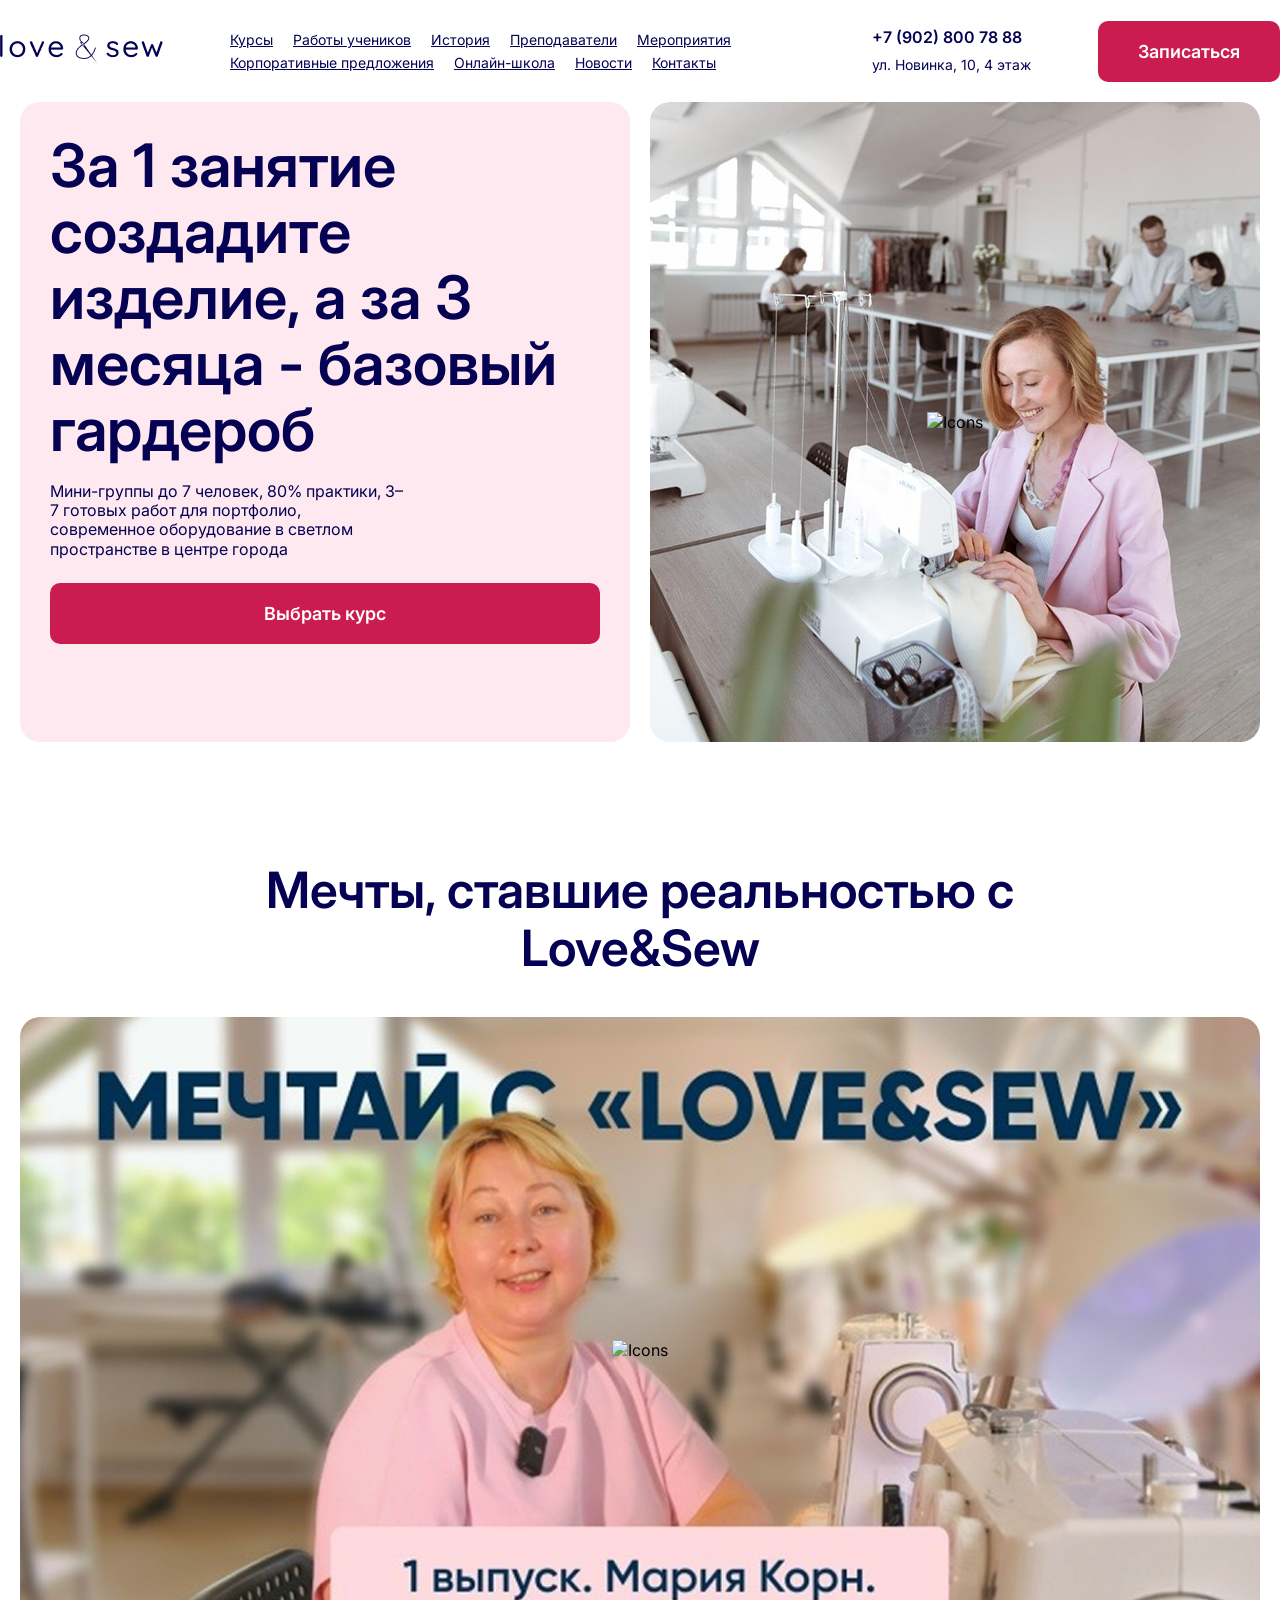
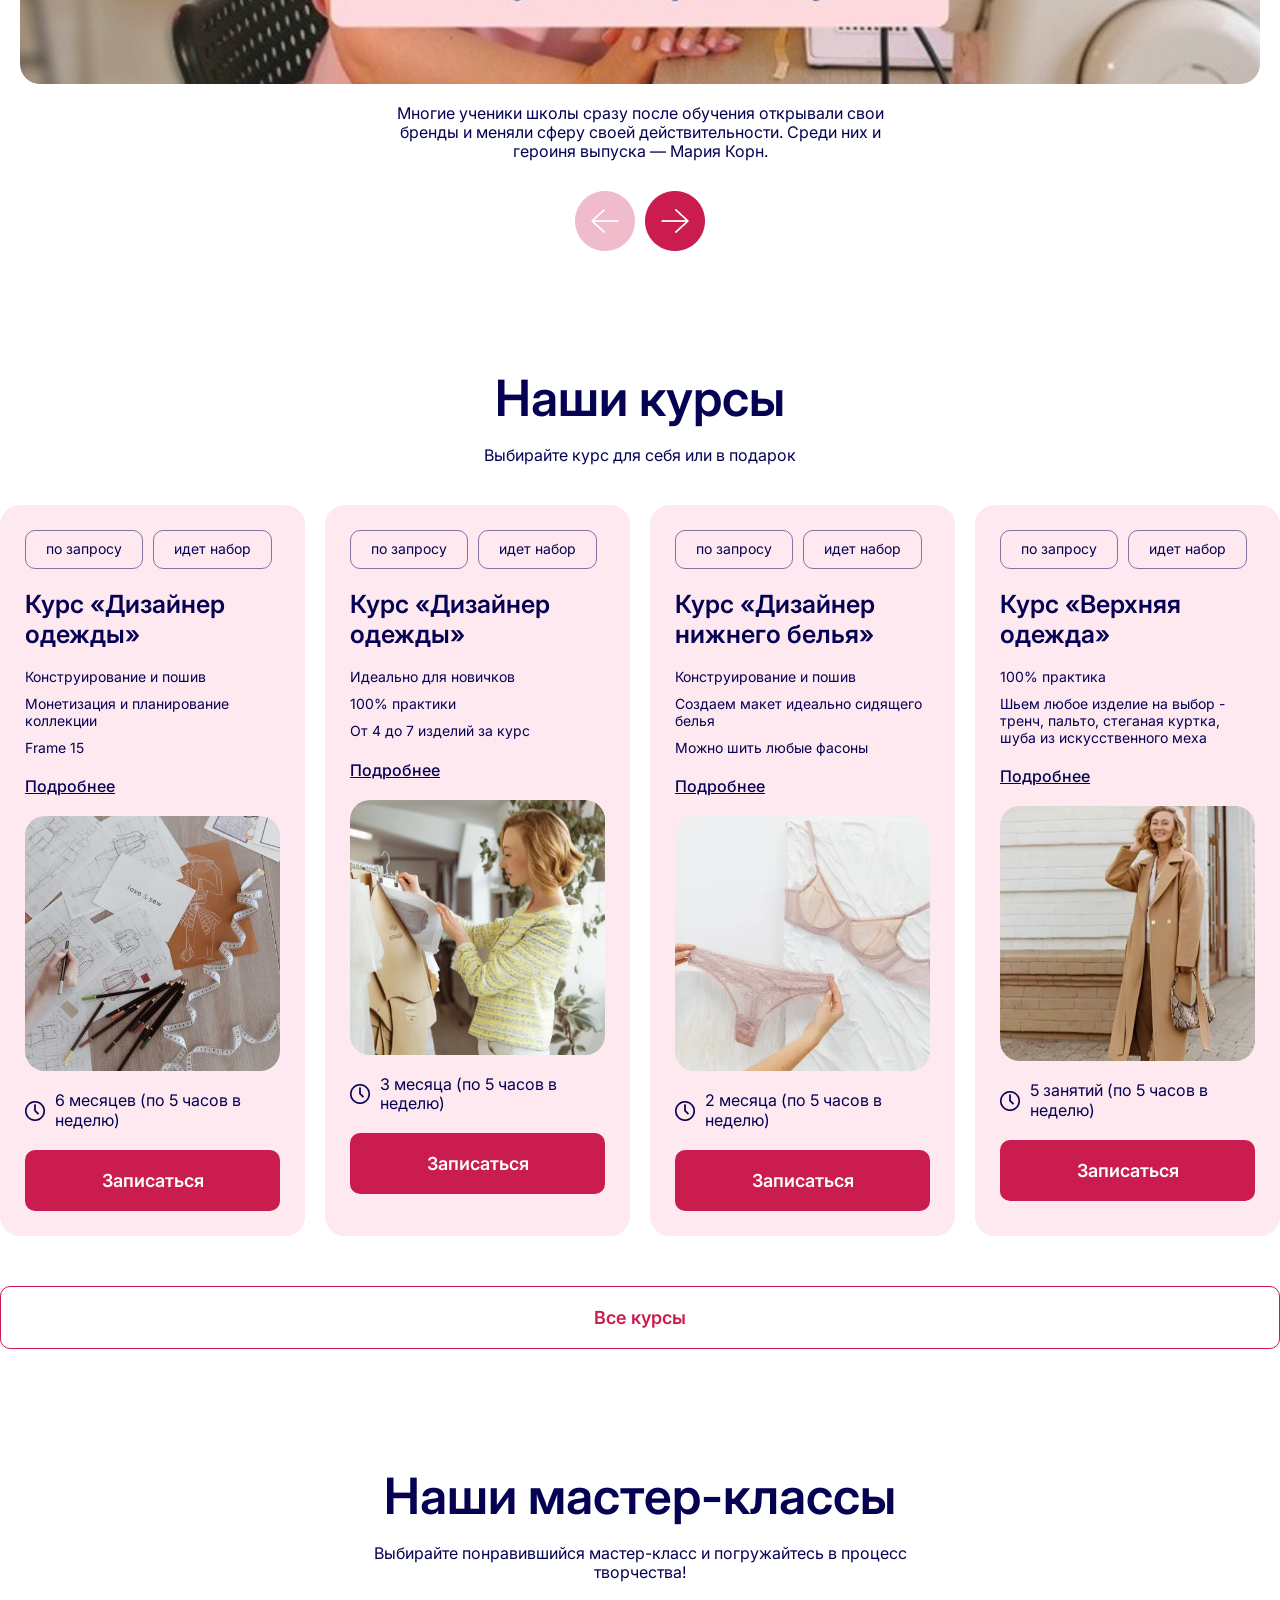
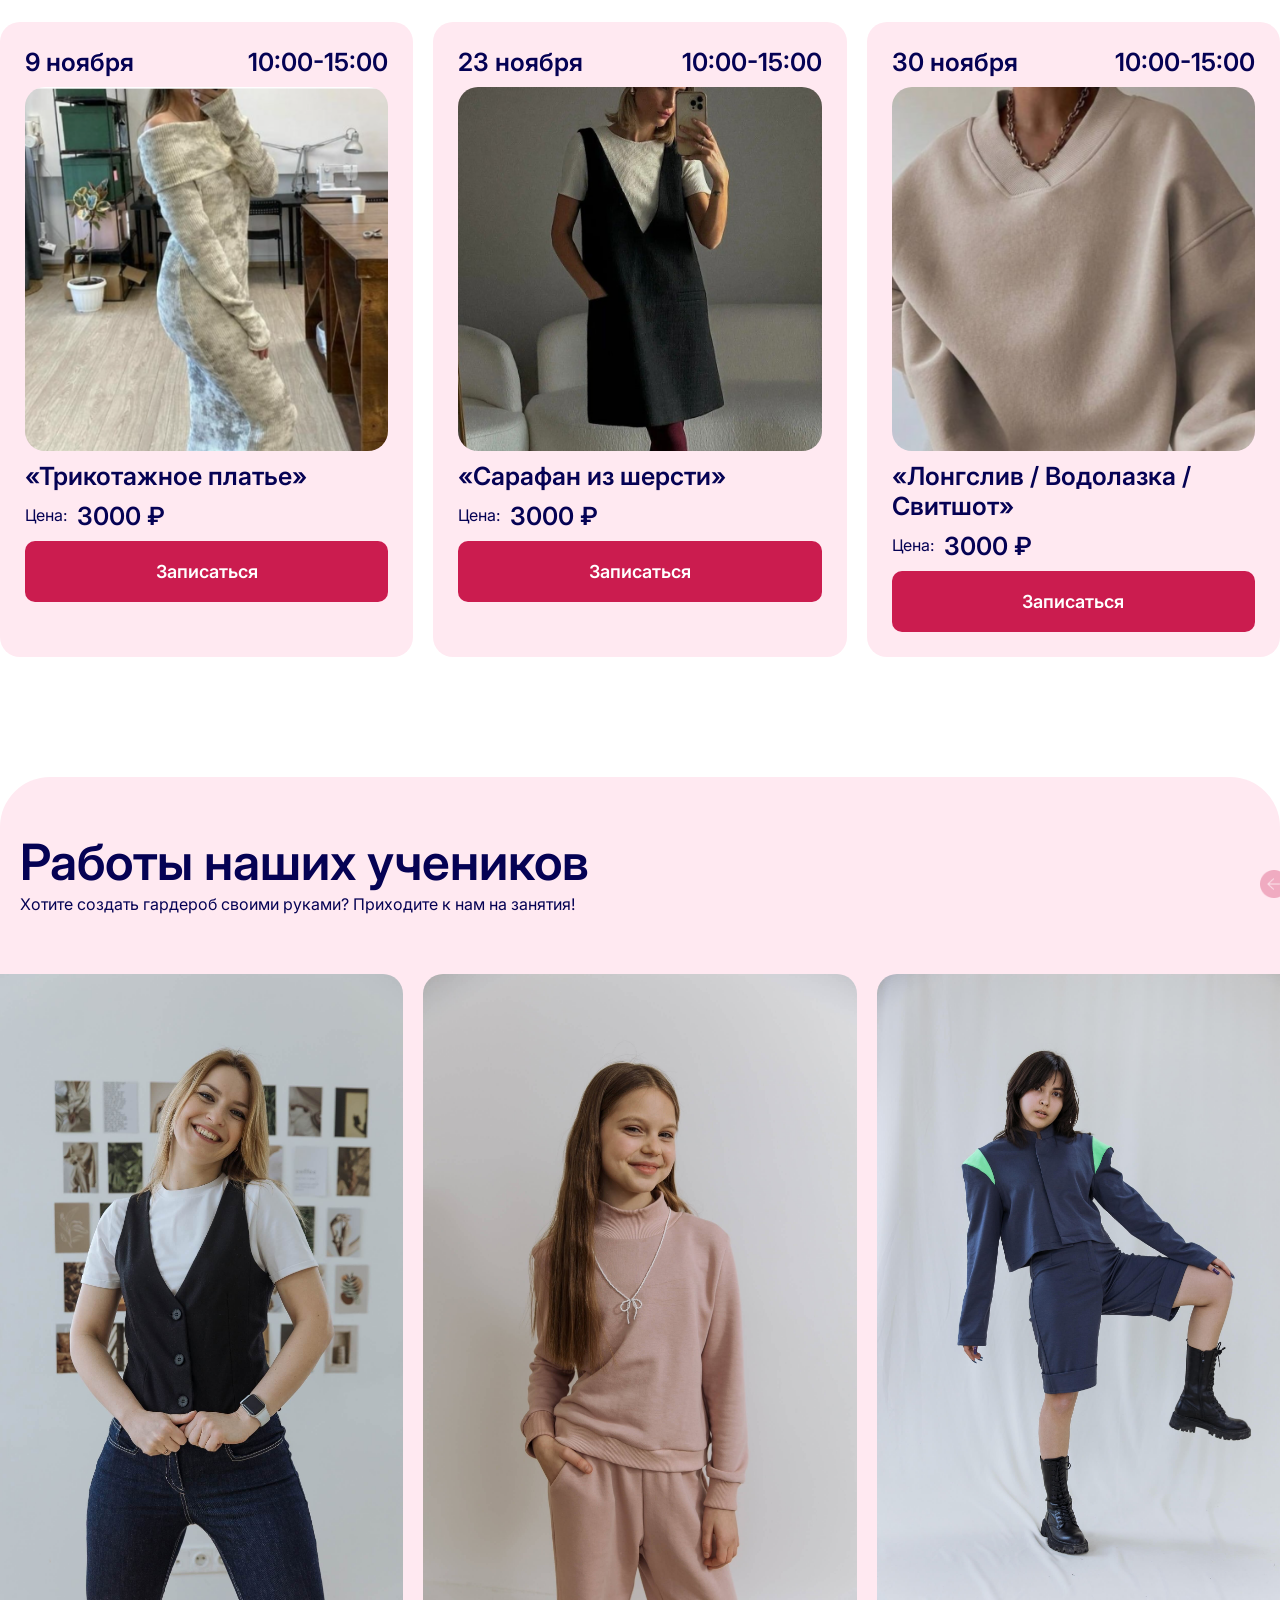
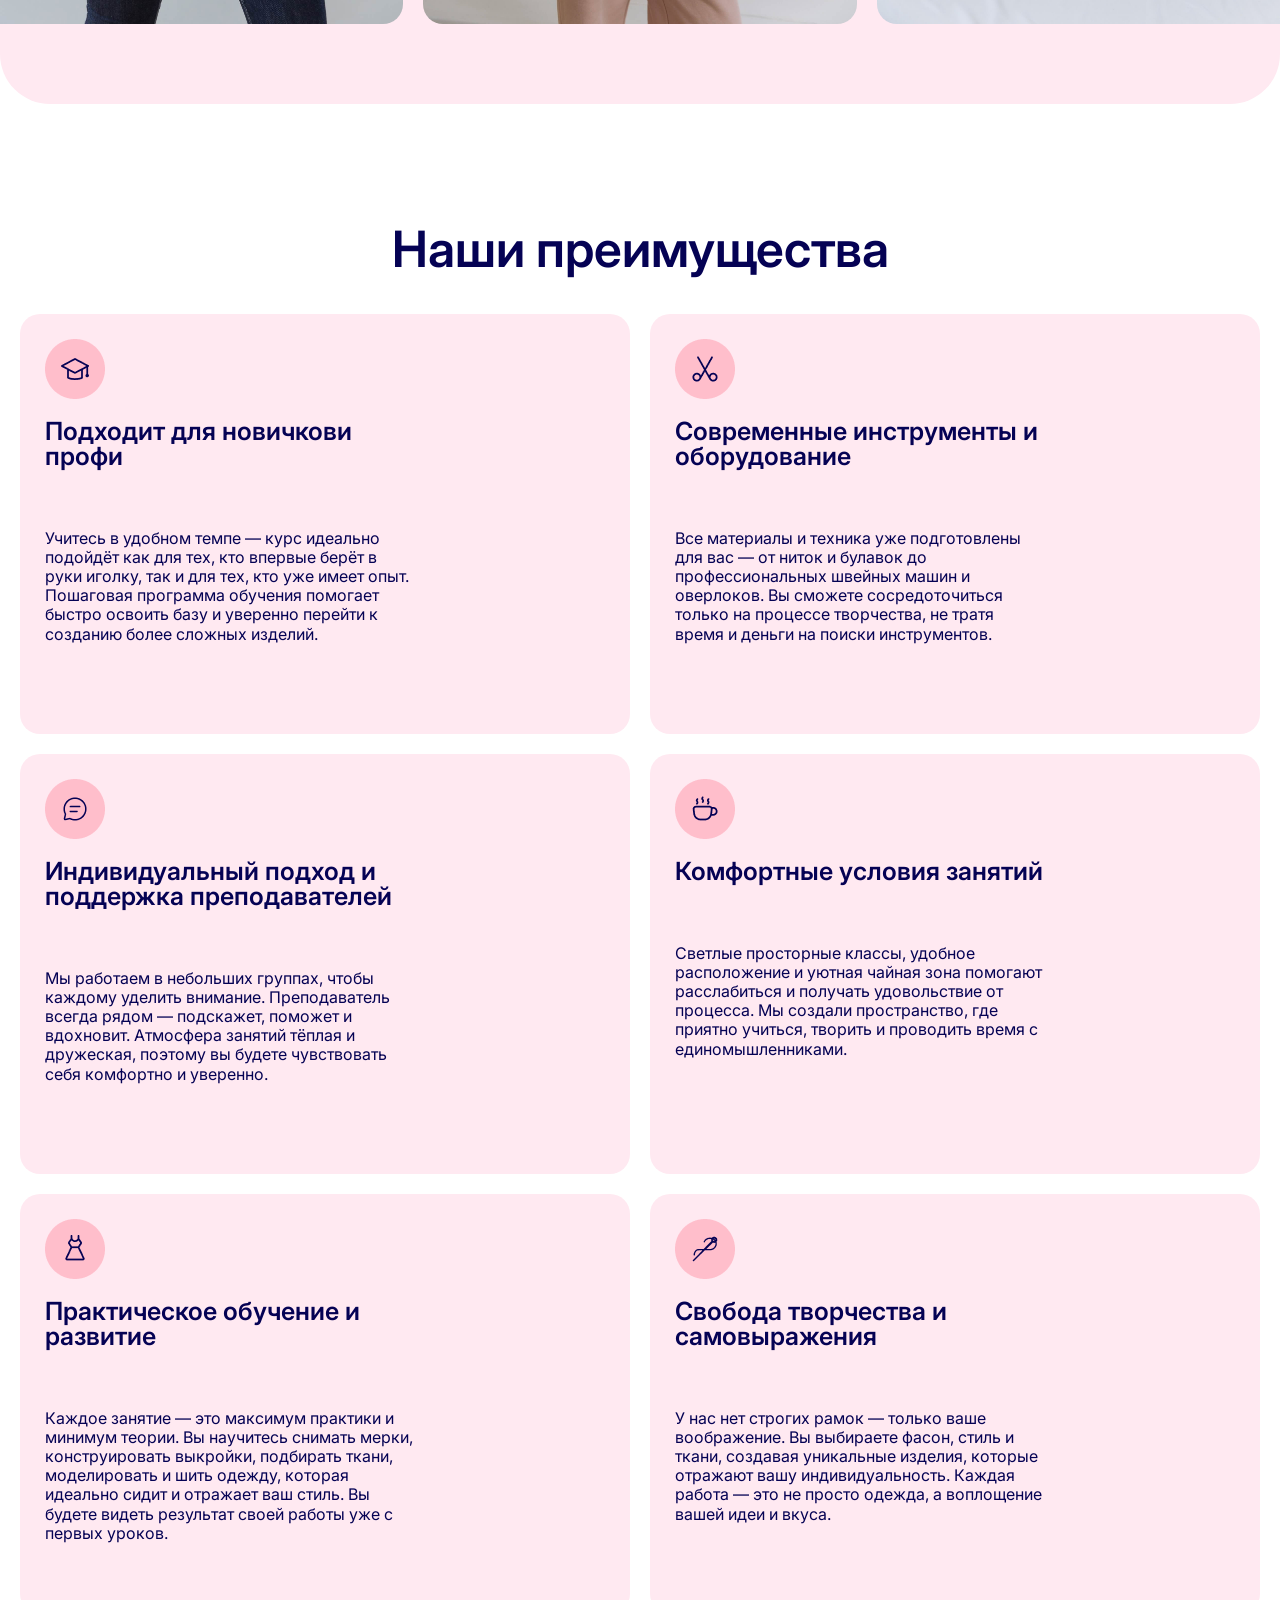
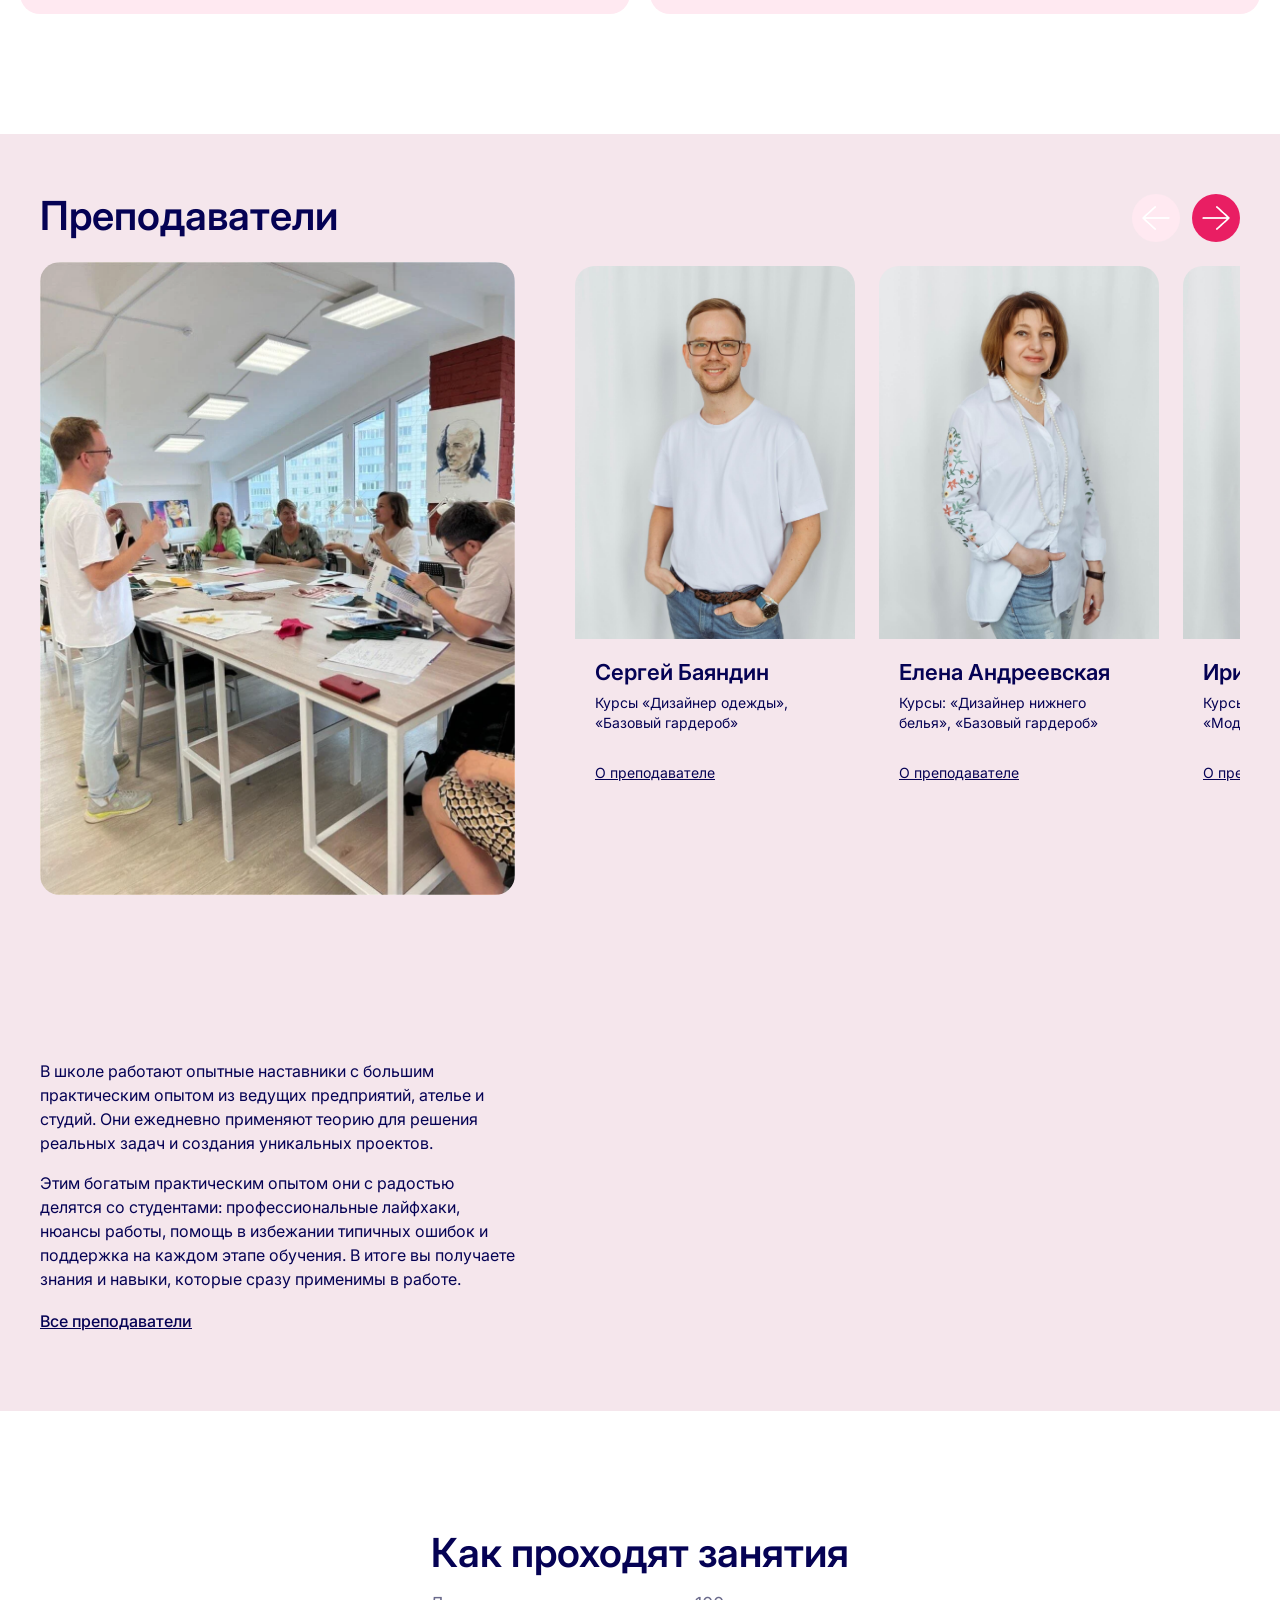
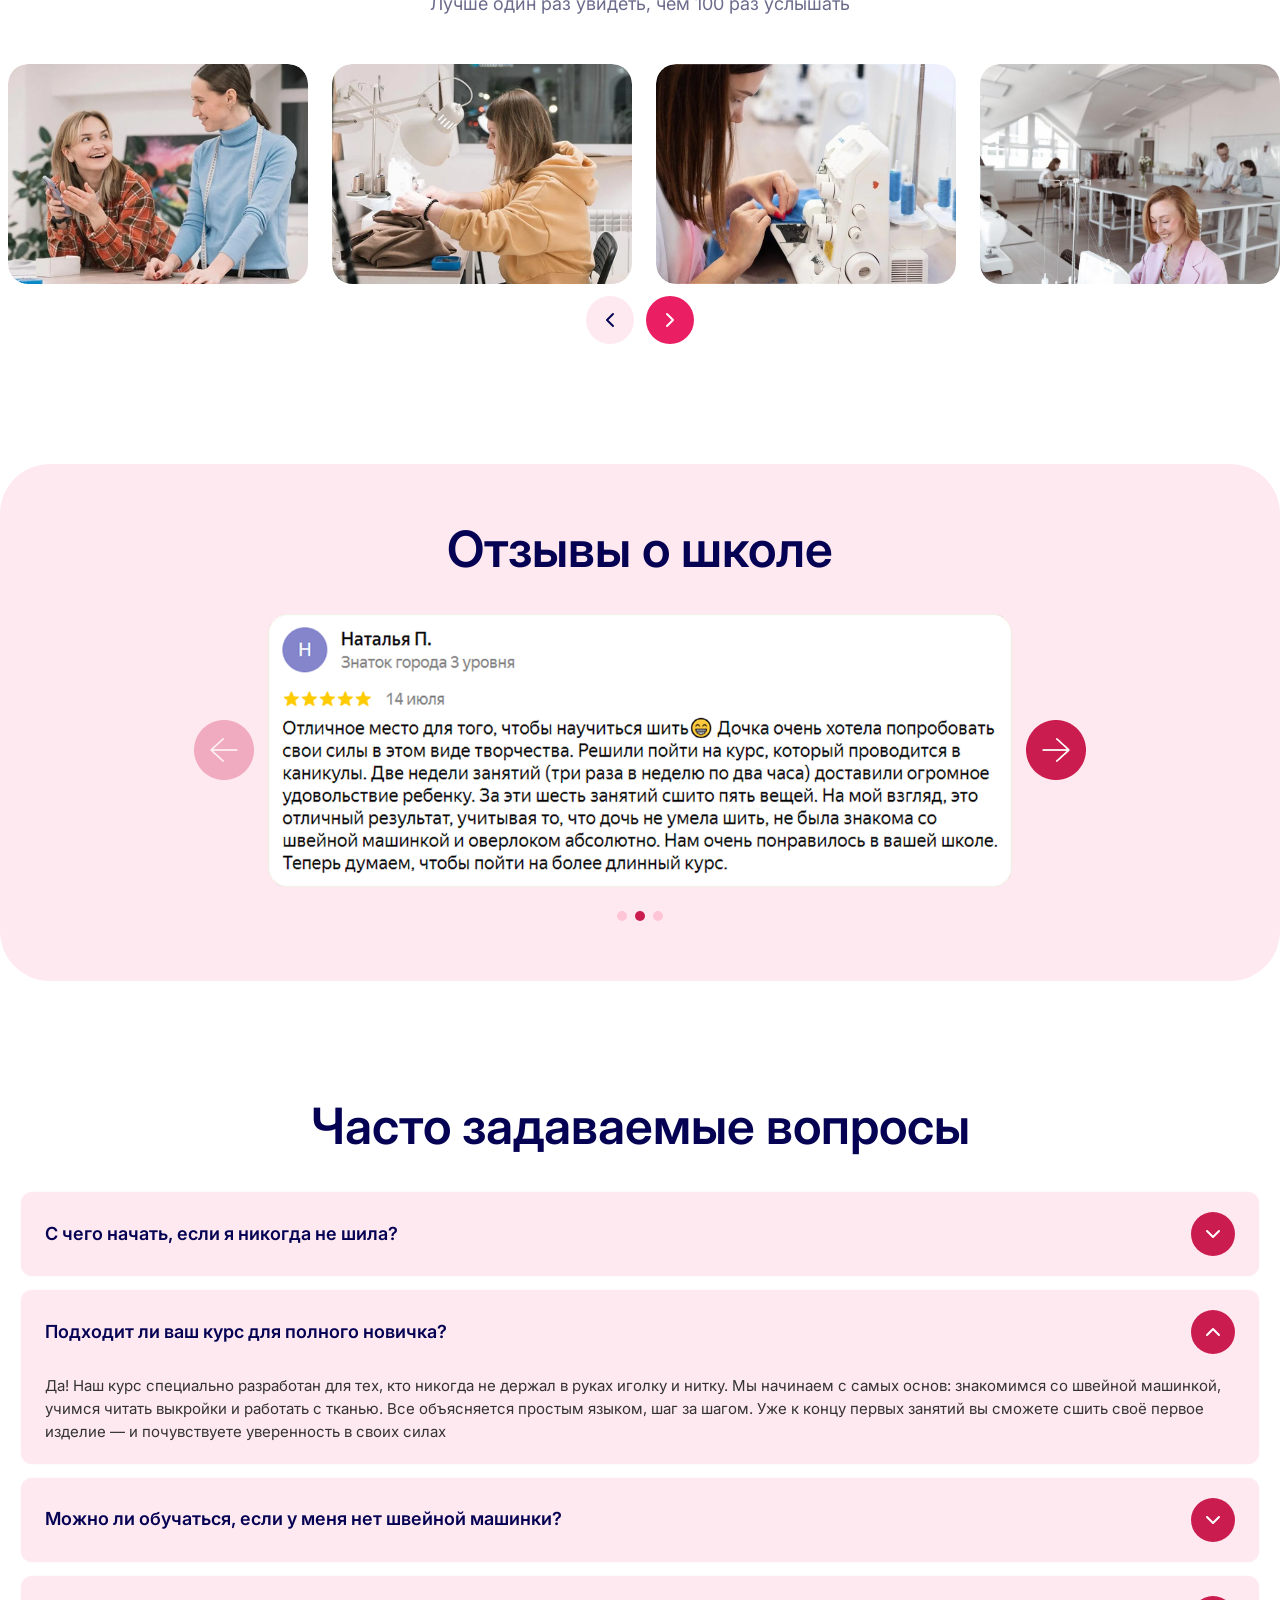
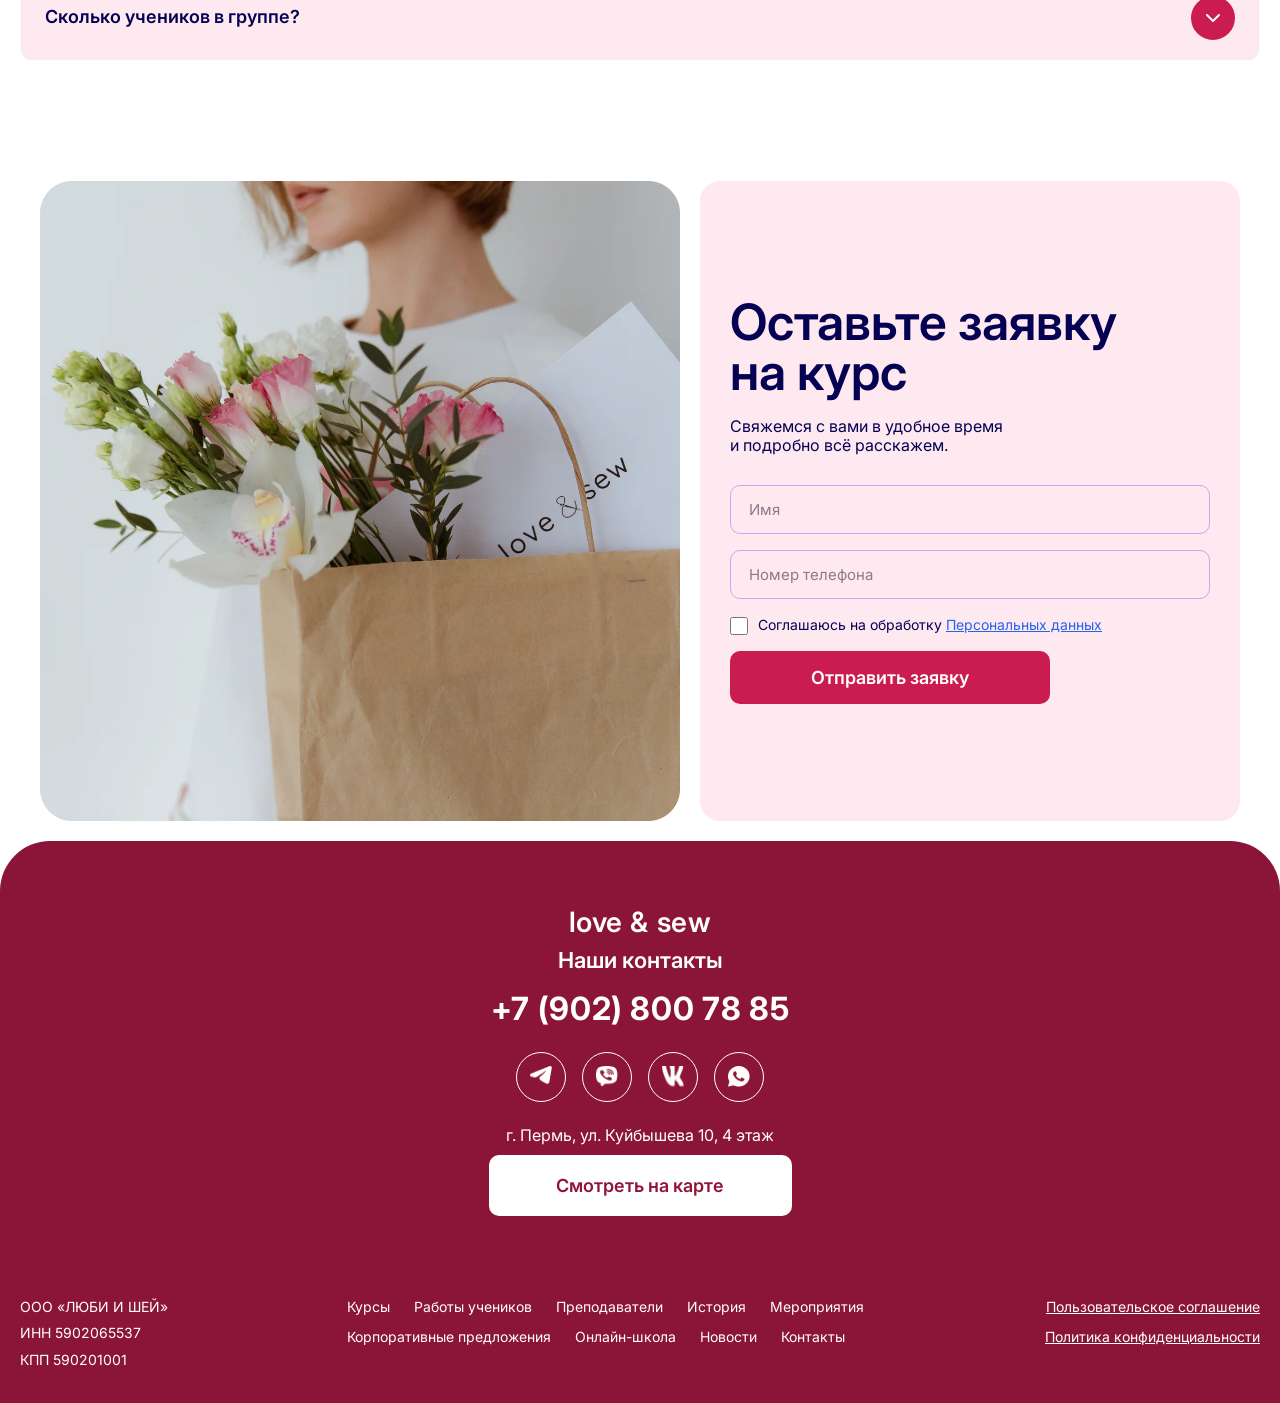
==== index.html @ a1b34e9e "start" ====
<!DOCTYPE html>
<html lang="en">

<head>
    <meta charset="UTF-8">
    <meta name="viewport" content="width=device-width, initial-scale=1.0">
    <title>Document</title>
    <link rel="stylesheet" href="style.css">
</head>

<body>
    <header class="header">
        <div class="header-inner">
            <div class="logo">
                <img src="img/Logo.png" alt="Love &amp; Sew logo">
            </div>

            <nav class="nav">
                <a href="#" class="nav-link">Курсы</a>
                <a href="#" class="nav-link">Работы учеников</a>
                <a href="#" class="nav-link">История</a>
                <a href="#" class="nav-link">Преподаватели</a>
                <a href="#" class="nav-link">Мероприятия</a>
                <a href="#" class="nav-link">Корпоративные предложения</a>
                <a href="#" class="nav-link">Онлайн-школа</a>
                <a href="#" class="nav-link">Новости</a>
                <a href="#" class="nav-link">Контакты</a>
            </nav>

            <div class="header-right">
                <div class="header-phone">
                    <span class="phone-number">+7 (902) 800 78 88</span>
                    <span class="phone-address">ул. Новинка, 10, 4 этаж</span>
                </div>
            </div>
            <button class="header-button">
                <p>Записаться</p>
            </button>

            <button type="button" class="burger" aria-label="Открыть меню" aria-expanded="false">
                <span class="burger-line"></span>
                <span class="burger-line"></span>
                <span class="burger-line"></span>
            </button>
        </div>
    </header>

    <div class="nav-overlay" aria-hidden="true"></div>
    <div class="nav-panel" aria-hidden="true">
        <nav class="nav-panel-inner">
            <a href="#" class="nav-panel-link">Курсы</a>
            <a href="#" class="nav-panel-link">Работы учеников</a>
            <a href="#" class="nav-panel-link">История</a>
            <a href="#" class="nav-panel-link">Преподаватели</a>
            <a href="#" class="nav-panel-link">Мероприятия</a>
            <a href="#" class="nav-panel-link">Корпоративные предложения</a>
            <a href="#" class="nav-panel-link">Онлайн-школа</a>
            <a href="#" class="nav-panel-link">Новости</a>
            <a href="#" class="nav-panel-link">Контакты</a>
        </nav>
        <div class="nav-panel-footer">
            <div class="nav-panel-phone">+7 (902) 800 78 88</div>
            <div class="nav-panel-address">ул. Новинка, 10, 4 этаж</div>
            <button type="button" class="nav-panel-btn">Записаться</button>
        </div>
    </div>
    <div class="middle">
        <div class="container">
            <div class="left">
                <div class="left-items">
                    <div class="left-text">
                        <h1 class="left-header">
                            За 1 занятие создадите <br /> изделие, а за 3 месяца - базовый гардероб
                        </h1>
                        <p class="left-p">Мини-группы до 7 человек, 80% практики, 3–7 готовых работ для портфолио,
                            современное оборудование в светлом пространстве в центре города</p>
                    </div>
                    <button class="middle-button">
                        <p>Выбрать курс</p>
                    </button>
                </div>
            </div>
            <div class="right">
                <img src="img/icons.png" alt="Icons" class="right-image">
            </div>
        </div>
    </div>
    <div class="dream">
        <div class="container">
            <div class="dream-text">
                Мечты, ставшие реальностью с Love&Sew
            </div>
            <div class="dream-middle">
                <div class="dream-image">
                    <img src="img/icons.png" alt="Icons" class="dream-right-image">
                </div>

                <div class="dream-bottom">
                    <p>Многие ученики школы сразу после обучения открывали свои бренды и меняли сферу своей
                        действительности. Среди них и <br /> героиня выпуска — Мария Корн.</p>
                </div>
            </div>
            <div class="dream-arrows">
                <img src="img/left.png" alt="Arrow left" class="dream-arrow">
                <img src="img/right.png" alt="Arrow right" class="dream-arrow">
            </div>
        </div>
    </div>
    <div class="courses" id="courses">
        <div class="courses-text">
            <h2>Наши курсы</h2>
            <p>Выбирайте курс для себя или в подарок</p>
        </div>
        <div class="courses-cards">
            <div class="cards-box">
                <div class="box-items">
                    <div class="box-header">
                        <h2>по запросу</h2>
                        <h2>идет набор</h2>
                    </div>
                    <div class="box-text">
                        <h2>Курс «Дизайнер одежды»</h2>
                        <div class="sec-box">

                            <p class="f">Конструирование и пошив</p>
                            <p class="s">Монетизация и планирование коллекции</p>
                            <p class="t">Frame 15</p>
                        </div>
                        <div class="box-link">
                            <a href="#">Подробнее</a>
                        </div>
                        <img class="box-image" src="img/box/1.png" alt="Image">
                        <div class="time">
                            <img src="img/box/time.png" alt="Time">
                            <p>6 месяцев (по 5 часов в неделю)</p>
                        </div>

                        <button class="box-button">
                            <p>Записаться</p>
                        </button>
                    </div>
                </div>
            </div>
            <div class="cards-box">
                <div class="box-items">
                    <div class="box-header">
                        <h2>по запросу</h2>
                        <h2>идет набор</h2>
                    </div>
                    <div class="box-text">
                        <h2>Курс «Дизайнер одежды»</h2>
                        <div class="sec-box">

                            <p class="f">Идеально для новичков</p>
                            <p class="s">100% практики</p>
                            <p class="t">От 4 до 7 изделий за курс</p>
                        </div>
                        <div class="box-link">
                            <a href="#">Подробнее</a>
                        </div>
                        <img class="box-image" src="img/box/2.png" alt="Image">
                        <div class="time">
                            <img src="img/box/time.png" alt="Time">
                            <p>3 месяца (по 5 часов в неделю)</p>
                        </div>

                        <button class="box-button">
                            <p>Записаться</p>
                        </button>
                    </div>
                </div>
            </div>
            <div class="cards-box">
                <div class="box-items">
                    <div class="box-header">
                        <h2>по запросу</h2>
                        <h2>идет набор</h2>
                    </div>
                    <div class="box-text">
                        <h2>Курс «Дизайнер нижнего белья»</h2>
                        <div class="sec-box">

                            <p class="f">Конструирование и пошив</p>
                            <p class="s">Создаем макет идеально сидящего белья</p>
                            <p class="t">Можно шить любые фасоны</p>
                        </div>
                        <div class="box-link">
                            <a href="#">Подробнее</a>
                        </div>
                        <img class="box-image" src="img/box/3.png" alt="Image">
                        <div class="time">
                            <img src="img/box/time.png" alt="Time">
                            <p>2 месяца (по 5 часов в неделю)</p>
                        </div>

                        <button class="box-button">
                            <p>Записаться</p>
                        </button>
                    </div>
                </div>
            </div>
            <div class="cards-box">
                <div class="box-items">
                    <div class="box-header">
                        <h2>по запросу</h2>
                        <h2>идет набор</h2>
                    </div>
                    <div class="box-text">
                        <h2>Курс «Верхняя одежда»</h2>
                        <div class="sec-box">

                            <p class="f">100% практика</p>
                            <p class="s">Шьем любое изделие на выбор - тренч, пальто, стеганая куртка, <br> шуба из
                                искусственного меха</p>

                        </div>
                        <div class="box-link">
                            <a href="#">Подробнее</a>
                        </div>
                        <img class="box-image" src="img/box/4.png" alt="Image">
                        <div class="time">
                            <img src="img/box/time.png" alt="Time">
                            <p>5 занятий (по 5 часов в неделю)</p>
                        </div>

                        <button class="box-button">
                            <p>Записаться</p>
                        </button>
                    </div>
                </div>
            </div>
           
            <div class="cards-box">
                <div class="box-items">
                    <div class="box-header">
                        <h2>по запросу</h2>
                        <h2>идет набор</h2>
                    </div>
                    <div class="box-text">
                        <h2>Курс «Профессия закройщик»</h2>
                        <div class="sec-box">

                            <p class="f">Свидетельство гос. образца</p>
                            <p class="s">Конструирование и моделирование женской одежды</p>
                            <p class="t">Возможность работать в ателье, конструкторском бюро, производство, фриланс.</p>
                        </div>
                        <div class="box-link">
                            <a href="#">Подробнее</a>
                        </div>
                        <img class="box-image" src="img/box/5.png" alt="Image">
                        <div class="time">
                            <img src="img/box/time.png" alt="Time">
                            <p>9 месяцев (по 5 часов в неделю)</p>
                        </div>

                        <button class="box-button">
                            <p>Записаться</p>
                        </button>
                    </div>
                </div>
            </div>
            <div class="cards-box">
                <div class="box-items">
                    <div class="box-header">
                        <h2>по запросу</h2>
                        <h2>идет набор</h2>
                    </div>
                    <div class="box-text">
                        <h2>Курс «Швея»</h2>
                        <div class="sec-box">

                            <p class="f">Свидетельство гос. образца</p>
                            <p class="s">Работа на новом промышленном оборудовании</p>
                            <p class="t">Изучение основных технических узлов в пошиве одежды</p>
                        </div>
                        <div class="box-link">
                            <a href="#">Подробнее</a>
                        </div>
                        <img class="box-image" src="img/box/6.png" alt="Image">
                        <div class="time">
                            <img src="img/box/time.png" alt="Time">
                            <p>6 месяцев (по 5 часов в неделю)</p>
                        </div>

                        <button class="box-button">
                            <p>Записаться</p>
                        </button>
                    </div>
                </div>
            </div>
            <div class="cards-box">
                <div class="box-items">
                    <div class="box-header">
                        <h2>по запросу</h2>
                        <h2>идет набор</h2>
                    </div>
                    <div class="box-text">
                        <h2>Базовый курс по шитью для детей</h2>
                        <div class="sec-box">

                            <p class="f">Знакомство с профессиями "Дизайнер одежды" и "Швея"</p>
                            <p class="s">Создание мудборда коллекции - подбор фасонов и материалов</p>
                            <p class="t">Пошив собственной коллекции</p>
                        </div>
                        <div class="box-link">
                            <a href="#">Подробнее</a>
                        </div>
                        <img class="box-image" src="img/box/7.png" alt="Image">
                        <div class="time">
                            <img src="img/box/time.png" alt="Time">
                            <p>2 месяца (по 5 часов в неделю)</p>
                        </div>

                        <button class="box-button">
                            <p>Записаться</p>
                        </button>
                    </div>
                </div>
            </div>
            <button type="button" class="card-link courses-toggle" aria-expanded="false">
                <p>Все курсы</p>
            </button>
        </div>
    </div>

    <div class="master">
        <div class="master-header">
            <h2>Наши мастер-классы</h2>
            <p>Выбирайте понравившийся мастер-класс и погружайтесь в процесс творчества!</p>
        </div>

        <div class="master-box">
            <div class="master-item">
                <div class="item-header">
                    <h2>9 ноября</h2>
                    <p>10:00-15:00</p>
                </div>
                <img class="item-image" src="img/master/1.png" alt="Image">
                <h2 class="item-main-text">
                    «Трикотажное платье»

                </h2>
                <div class="price">
                    <p class="price-text">Цена:</p>
                    <p class="price-text-price">3000 ₽</p>
                </div>

                <button class="item-button">
                    <p>Записаться</p>
                </button>
            </div>

            <div class="master-item">
                <div class="item-header">
                    <h2>23 ноября</h2>
                    <p>10:00-15:00</p>
                </div>
                <img class="item-image" src="img/master/2.png" alt="Image">
                <h2 class="item-main-text">
                    «Сарафан из шерсти»

                </h2>
                <div class="price">
                    <p class="price-text">Цена:</p>
                    <p class="price-text-price">3000 ₽</p>
                </div>

                <button class="item-button">
                    <p>Записаться</p>
                </button>
            </div>

            <div class="master-item">
                <div class="item-header">
                    <h2>30 ноября</h2>
                    <p>10:00-15:00</p>
                </div>
                <img class="item-image" src="img/master/3.png" alt="Image">
                <h2 class="item-main-text">
                    «Лонгслив / Водолазка / Свитшот»

                </h2>
                <div class="price">
                    <p class="price-text">Цена:</p>
                    <p class="price-text-price">3000 ₽</p>
                </div>

                <button class="item-button">
                    <p>Записаться</p>
                </button>
            </div>
        </div>

        <button type="button" class="master-button master-toggle" aria-expanded="false">
            <p>Все мастер-классы</p>
        </button>
    </div>


    <div class="students" id="students">
        <div class="students-header">
            <div class="students-header-text">
                <h2>Работы наших учеников</h2>
                <p>Хотите создать гардероб своими руками? Приходите к нам на занятия!</p>
            </div>
            <button class="students-button students-button--desktop">
                <img src="img/students/left.png" alt="Arrow">

                <img src="img/students/right.png" alt="Arrow">
            </button>
        </div>
        <div class="students-images">
            <img src="img/students/1.jpg" alt="Image">
            <img src="img/students/2.jpg" alt="Image">
            <img src="img/students/3.jpg" alt="Image">

        </div>
        <button class="students-button students-button--mobile">
            <img src="img/students/left.png" alt="Arrow">

            <img src="img/students/right.png" alt="Arrow">
        </button>
    </div>
    <div class="why">
        <h2>Наши преимущества</h2>
        <div class="why-boxes-inner">
            <div class="why-boxes">
                <img src="img/why/1.png" alt="Image">
                <div class="why-text">
                    <h2>Подходит для новичкови профи</h2>
                    <p>Учитесь в удобном темпе — курс идеально подойдёт как для тех, кто впервые берёт в руки иголку,
                        так и для тех, кто уже имеет опыт. Пошаговая программа обучения помогает быстро освоить базу и
                        уверенно перейти к созданию более сложных изделий.</p>
                </div>

            </div>

            <div class="why-boxes">
                <img src="img/why/2.png" alt="Image">
                <div class="why-text">
                    <h2>Современные инструменты и оборудование</h2>
                    <p>Все материалы и техника уже подготовлены для вас — от ниток и булавок до профессиональных швейных
                        машин и оверлоков. Вы сможете сосредоточиться только на процессе творчества, не тратя время и
                        деньги на поиски инструментов.</p>
                </div>

            </div>

            <div class="why-boxes">
                <img src="img/why/3.png" alt="Image">
                <div class="why-text">
                    <h2>Индивидуальный подход и поддержка преподавателей</h2>
                    <p>Мы работаем в небольших группах, чтобы каждому уделить внимание. Преподаватель всегда рядом —
                        подскажет, поможет и вдохновит. Атмосфера занятий тёплая и дружеская, поэтому вы будете
                        чувствовать себя комфортно и уверенно.</p>
                </div>

            </div>

            <div class="why-boxes">
                <img src="img/why/4.png" alt="Image">
                <div class="why-text">
                    <h2>Комфортные условия занятий</h2>
                    <p>Светлые просторные классы, удобное расположение и уютная чайная зона помогают расслабиться и
                        получать удовольствие от процесса. Мы создали пространство, где приятно учиться, творить и
                        проводить время с единомышленниками.</p>
                </div>

            </div>

            <div class="why-boxes">
                <img src="img/why/5.png" alt="Image">
                <div class="why-text">
                    <h2>Практическое обучение
                        и развитие</h2>
                    <p>Каждое занятие — это максимум практики и минимум теории. Вы научитесь снимать мерки,
                        конструировать выкройки, подбирать ткани, моделировать и шить одежду, которая идеально сидит и
                        отражает ваш стиль. Вы будете видеть результат своей работы уже с первых уроков.</p>
                </div>

            </div>


            <div class="why-boxes">
                <img src="img/why/6.png" alt="Image">
                <div class="why-text">
                    <h2>Свобода творчества и самовыражения</h2>
                    <p>У нас нет строгих рамок — только ваше воображение. Вы выбираете фасон, стиль и ткани, создавая
                        уникальные изделия, которые отражают вашу индивидуальность.
                        Каждая работа — это не просто одежда, а воплощение вашей идеи и вкуса.</p>
                </div>

            </div>
        </div>
    </div>

    <section class="teachers" id="teachers">
        <div class="teachers-inner container">
            <div class="teachers-intro">
                <h2 class="teachers-title">Преподаватели</h2>
                <img class="teachers-intro-img" src="img/teachers/1.png" alt="Image">
                <p class="teachers-intro-text">В школе работают опытные наставники с большим практическим опытом из
                    ведущих предприятий, ателье и студий. Они ежедневно применяют теорию для решения реальных задач и
                    создания уникальных проектов.</p>
                <p class="teachers-intro-text">Этим богатым практическим опытом они с радостью делятся со студентами:
                    профессиональные лайфхаки, нюансы работы, помощь в избежании типичных ошибок и поддержка на каждом
                    этапе обучения. В итоге вы получаете знания и навыки, которые сразу применимы в работе.</p>
                <a href="#" class="teachers-intro-link">Все преподаватели</a>
            </div>
            <div class="teachers-right">
                <div class="teachers-header">

                    <div class="teachers-nav">
                        <button type="button" class="teachers-arrow teachers-arrow-prev" aria-label="Назад">
                            <img src="img/teachers/left.png" alt="Arrow">
                        </button>
                        <button type="button" class="teachers-arrow teachers-arrow-next" aria-label="Вперёд">
                            <img src="img/teachers/right.png" alt="Arrow">
                        </button>
                    </div>
                </div>
                <div class="teachers-carousel-wrap">
                    <div class="teachers-items" id="teachers-items"></div>
                </div>
            </div>
        </div>
    </section>

    <section class="lessens">
        <div class="lessens-inner">
            <h2 class="lessens-title">Как проходят занятия</h2>
            <p class="lessens-subtitle">Лучше один раз увидеть, чем 100 раз услышать</p>
            <div class="lessens-bottom">
                <div class="lessens-carousel-wrap">
                    <div class="lessens-items">
                        <div class="lessens-item">
                            <img src="img/how/1.png" alt="Занятия в школе" class="lessens-item-img">
                        </div>
                        <div class="lessens-item">
                            <img src="img/how/2.png" alt="Работа на швейной машинке" class="lessens-item-img">
                        </div>
                        <div class="lessens-item">
                            <img src="img/how/3.png" alt="Шитьё" class="lessens-item-img">
                        </div>
                        <div class="lessens-item">
                            <img src="img/how/4.png" alt="Мастерская" class="lessens-item-img">
                        </div>
                    </div>
                </div>
                <div class="lessens-nav">
                    <button type="button" class="lessens-arrow lessens-arrow-prev" aria-label="Назад">
                        <svg width="24" height="24" viewBox="0 0 24 24" fill="none">
                            <path d="M15 18l-6-6 6-6" stroke="currentColor" stroke-width="2" stroke-linecap="round"
                                stroke-linejoin="round" />
                        </svg>
                    </button>
                    <button type="button" class="lessens-arrow lessens-arrow-next" aria-label="Вперёд">
                        <svg width="24" height="24" viewBox="0 0 24 24" fill="none">
                            <path d="M9 18l6-6-6-6" stroke="currentColor" stroke-width="2" stroke-linecap="round"
                                stroke-linejoin="round" />
                        </svg>
                    </button>
                </div>
            </div>
        </div>
    </section>


    <section class="reviews">
        <div class="container">
            <div class="reviews-title">
                <h1>Отзывы о школе</h1>
            </div>

            <div class="review-body">
                <div class="review-carousel">
                    <button type="button" class="review-arrow review-arrow-prev" aria-label="Предыдущий отзыв">
                        <img src="img/left.png" alt="Image">
                    </button>
                    <div class="review-card">
                        <img src="img/rev.png" alt="Image">
                    </div>
                    <button type="button" class="review-arrow review-arrow-next" aria-label="Следующий отзыв">
                        <img src="img/right.png" alt="Image">
                    </button>
                </div>
                <div class="review-dots">
                    <button type="button" class="review-dot" aria-label="Отзыв 1"></button>
                    <button type="button" class="review-dot review-dot-active" aria-label="Отзыв 2"></button>
                    <button type="button" class="review-dot" aria-label="Отзыв 3"></button>
                </div>
            </div>
        </div>
    </section>

    <section class="questions">
        <div class="container">
            <div class="questions-inner">
                <div class="questions-title">
                    <h2>Часто задаваемые вопросы</h2>
                </div>
            </div>

            <div class="questions-body">
                <div class="question-item">
                    <button type="button" class="question-header" aria-expanded="false" aria-controls="answer-1"
                        id="q1">
                        <span class="question-text">С чего начать, если я никогда не шила?</span>
                        <span class="question-toggle">
                            <svg width="24" height="24" viewBox="0 0 24 24" fill="none" aria-hidden="true">
                                <path d="M6 9l6 6 6-6" stroke="currentColor" stroke-width="2" stroke-linecap="round"
                                    stroke-linejoin="round" />
                            </svg>
                        </span>
                    </button>
                    <div class="question-content" id="answer-1" role="region" aria-labelledby="q1" hidden>
                        <p class="question-answer">Ответ на первый вопрос.</p>
                    </div>
                </div>
                <div class="question-item question-item-open">
                    <button type="button" class="question-header" aria-expanded="true" aria-controls="answer-2" id="q2">
                        <span class="question-text">Подходит ли ваш курс для полного новичка?</span>
                        <span class="question-toggle">
                            <svg width="24" height="24" viewBox="0 0 24 24" fill="none" aria-hidden="true">
                                <path d="M6 9l6 6 6-6" stroke="currentColor" stroke-width="2" stroke-linecap="round"
                                    stroke-linejoin="round" />
                            </svg>
                        </span>
                    </button>
                    <div class="question-content" id="answer-2" role="region" aria-labelledby="q2">
                        <p class="question-answer">Да! Наш курс специально разработан для тех, кто никогда не держал в
                            руках иголку и нитку. Мы начинаем с самых основ: знакомимся со швейной машинкой, учимся
                            читать выкройки и работать с тканью. Все объясняется простым языком, шаг за шагом. Уже к
                            концу первых занятий вы сможете сшить своё первое изделие — и почувствуете уверенность в
                            своих силах</p>
                    </div>
                </div>
                <div class="question-item">
                    <button type="button" class="question-header" aria-expanded="false" aria-controls="answer-3"
                        id="q3">
                        <span class="question-text">Можно ли обучаться, если у меня нет швейной машинки?</span>
                        <span class="question-toggle">
                            <svg width="24" height="24" viewBox="0 0 24 24" fill="none" aria-hidden="true">
                                <path d="M6 9l6 6 6-6" stroke="currentColor" stroke-width="2" stroke-linecap="round"
                                    stroke-linejoin="round" />
                            </svg>
                        </span>
                    </button>
                    <div class="question-content" id="answer-3" role="region" aria-labelledby="q3" hidden>
                        <p class="question-answer">Ответ на третий вопрос.</p>
                    </div>
                </div>
                <div class="question-item">
                    <button type="button" class="question-header" aria-expanded="false" aria-controls="answer-4"
                        id="q4">
                        <span class="question-text">Сколько учеников в группе?</span>
                        <span class="question-toggle">
                            <svg width="24" height="24" viewBox="0 0 24 24" fill="none" aria-hidden="true">
                                <path d="M6 9l6 6 6-6" stroke="currentColor" stroke-width="2" stroke-linecap="round"
                                    stroke-linejoin="round" />
                            </svg>
                        </span>
                    </button>
                    <div class="question-content" id="answer-4" role="region" aria-labelledby="q4" hidden>
                        <p class="question-answer">Ответ на четвёртый вопрос.</p>
                    </div>
                </div>
            </div>
        </div>
    </section>

    <section class="call" id="call">
        <div class="container">
            <div class="call-body">
                <img class="call-image" src="img/call.png" alt="Image">
                <div class="call-items">
                    <div class="call-text">
                        <h1>Оставьте заявку <br/> на курс</h1>
                        <p>Свяжемся с вами в удобное время <br/> и подробно всё расскажем.</p>
                    </div>

                    <form class="call-form" action="send-form.php" method="post">
                        <input type="text" name="name" class="call-input" placeholder="Имя" required>
                        <input type="tel" name="phone" class="call-input" placeholder="Номер телефона" required>
                        <label class="call-checkbox-label">
                            <input type="checkbox" name="consent" class="call-checkbox" required>
                            <span>Соглашаюсь на обработку <a href="#" class="call-link">Персональных данных</a></span>
                        </label>
                        <button type="submit" class="call-submit">Отправить заявку</button>
                    </form>
                </div>
            </div>
        </div>
    </section>

    <footer class="footer">
        <div class="container">
            <div class="footer-top">
                <div class="footer-brand">love &amp; sew</div>
                <h2 class="footer-heading">Наши контакты</h2>
                <a href="tel:+79028007885" class="footer-phone">+7 (902) 800 78 85</a>
                <div class="footer-social">
                   <div class="link">
                    <img class="link-img" src="img/tg.png" alt="Image">
                   </div>
                   <div class="link">
                    <img class="link-img" src="img/vb.png" alt="Image">
                   </div>
                   <div class="link">
                    <img class="link-img" src="img/wk.png" alt="Image">
                   </div>
                   <div class="link">
                    <img class="link-img" src="img/wh.png" alt="Image">
                   </div>
                </div>
                <p class="footer-address">г. Пермь, ул. Куйбышева 10, 4 этаж</p>
                <a href="#" class="footer-map-btn">Смотреть на карте</a>
            </div>
            <div class="footer-bottom">
                <div class="footer-col footer-company">
                    <div>ООО «ЛЮБИ И ШЕЙ»</div>
                    <div>ИНН 5902065537</div>
                    <div>КПП 590201001</div>
                </div>
                <nav class="footer-col footer-nav">
                    <a href="#">Курсы</a>
                    <a href="#">Работы учеников</a>
                    <a href="#">Преподаватели</a>
                    <a href="#">История</a>
                    <a href="#">Мероприятия</a>
                    <a href="#">Корпоративные предложения</a>
                    <a href="#">Онлайн-школа</a>
                    <a href="#">Новости</a>
                    <a href="#">Контакты</a>
                </nav>
                <div class="footer-col footer-legal">
                    <a href="#">Пользовательское соглашение</a>
                    <a href="#">Политика конфиденциальности</a>
                </div>
            </div>
        </div>
    </footer>

    <script src="mobile-menu.js"></script>
    <script type="module" src="teachers-index.js"></script>
    <script>
        (function () {
            var wrap = document.querySelector('.lessens-carousel-wrap');
            var prev = document.querySelector('.lessens-arrow-prev');
            var next = document.querySelector('.lessens-arrow-next');
            if (wrap && prev && next) {
                prev.addEventListener('click', function () { wrap.scrollBy({ left: -320, behavior: 'smooth' }); });
                next.addEventListener('click', function () { wrap.scrollBy({ left: 320, behavior: 'smooth' }); });
            }
        })();
        (function () {
            var headers = document.querySelectorAll('.question-header');
            headers.forEach(function (btn) {
                btn.addEventListener('click', function () {
                    var item = btn.closest('.question-item');
                    var content = document.getElementById(btn.getAttribute('aria-controls'));
                    var isOpen = item.classList.contains('question-item-open');
                    document.querySelectorAll('.question-item').forEach(function (other) {
                        other.classList.remove('question-item-open');
                        var otherContent = other.querySelector('.question-content');
                        if (otherContent) {
                            otherContent.hidden = true;
                            other.querySelector('.question-header').setAttribute('aria-expanded', 'false');
                        }
                    });
                    if (!isOpen) {
                        item.classList.add('question-item-open');
                        if (content) { content.hidden = false; }
                        btn.setAttribute('aria-expanded', 'true');
                    }
                });
            });
        })();
    </script>

</body>

</html>
---- style.css ----
@import url("https://fonts.googleapis.com/css2?family=Inter:ital,opsz,wght@0,14..32,100..900;1,14..32,100..900&display=swap");

* {
  margin: 0;
  padding: 0;
  box-sizing: border-box;
}

body {
  background-color: #ffffff;
  font-family: "Inter", sans-serif;
  margin: 0 auto;
}

.container {
  width: 100%;
  max-width: 1300px;
  margin: 0 auto;
  padding: 0 20px;
}

.header {
  display: flex;
  justify-content: center;
  align-items: center;
  padding-top: 20px;
  padding-bottom: 20px;
  height: 62px;
  margin-top: 20px;
}

.header-inner {
  display: flex;

  justify-content: center;
  align-items: center;
  gap: 67px;
  flex-direction: row;
}

.nav {
  display: flex;
  align-items: flex-start;
  align-content: flex-start;
  gap: 6px 20px;
  flex: 1 0 0;
  flex-wrap: wrap;
  width: 575px;
  height: 40px;
}

.nav-link {
  color: #050254;
  font-family: Inter;
  font-size: 14px;
  font-style: normal;
  font-weight: 400;
  line-height: normal;
}

.header-right {
  display: flex;
  flex-direction: row;
  align-items: flex-end;
}

.header-phone {
  display: flex;
  justify-content: center;
  align-items: center;
  gap: 10px;
  flex-direction: column;
  align-self: stretch;
}

.header-button {
  display: flex;
  padding: 20px 40px;
  justify-content: center;
  align-items: center;
  gap: 10px;
  border-radius: 10px;
  background-color: #cb1c4f;
  border: none;
}

.header-button p {
  color: #fff;
  font-family: Inter;
  font-size: 18px;
  font-style: normal;
  font-weight: 600;
  line-height: normal;
}

.phone-number {
  align-self: stretch;
  color: #050254;
  font-family: Inter;
  font-size: 16px;
  font-style: normal;
  font-weight: 600;
  line-height: 120%;
}

.phone-address {
  align-self: stretch;
  color: #050254;
  font-family: Inter;
  font-size: 14px;
  font-style: normal;
  font-weight: 400;
  line-height: 120%;
}

.burger {
  display: none;
  flex-direction: column;
  justify-content: center;
  gap: 6px;
  width: 44px;
  height: 44px;
  padding: 10px;
  border: none;
  background: none;
  cursor: pointer;
  color: #050254;
}

.burger-line {
  display: block;
  width: 24px;
  height: 2px;
  background-color: currentColor;
  border-radius: 1px;
  transition: transform 0.25s ease, opacity 0.25s ease;
}

.nav-overlay {
  display: none;
  position: fixed;
  inset: 0;
  background: rgba(0, 0, 0, 0.4);
  z-index: 998;
  opacity: 0;
  transition: opacity 0.3s ease;
}

.nav-panel {
  display: none;
  position: fixed;
  top: 0;
  right: 0;
  width: 280px;
  max-width: 85vw;
  height: 100vh;
  background: #fff;
  z-index: 999;
  transform: translateX(100%);
  transition: transform 0.3s ease;
  flex-direction: column;
  box-shadow: -4px 0 24px rgba(0, 0, 0, 0.1);
}

.nav-panel-inner {
  display: flex;
  flex-direction: column;
  gap: 4px;
  padding: 80px 24px 24px;
  overflow-y: auto;
  flex: 1;
}

.nav-panel-link {
  color: #050254;
  font-size: 16px;
  font-weight: 500;
  text-decoration: none;
  padding: 12px 0;
  border-bottom: 1px solid rgba(5, 2, 84, 0.08);
}

.nav-panel-link:hover {
  color: #cb1c4f;
}

.nav-panel-footer {
  padding: 24px;
  border-top: 1px solid rgba(5, 2, 84, 0.1);
}

.nav-panel-phone {
  font-size: 16px;
  font-weight: 600;
  color: #050254;
  margin-bottom: 4px;
}

.nav-panel-address {
  font-size: 14px;
  color: #050254;
  opacity: 0.8;
  margin-bottom: 16px;
}

.nav-panel-btn {
  width: 100%;
  padding: 14px 24px;
  border-radius: 10px;
  border: none;
  background: #cb1c4f;
  color: #fff;
  font-size: 16px;
  font-weight: 600;
  cursor: pointer;
}

body.nav-open .nav-overlay {
  display: block;
  opacity: 1;
}

body.nav-open .nav-panel {
  transform: translateX(0);
}

body.nav-open {
  overflow: hidden;
}

@media (max-width: 768px) {
  body {
    padding-left: 20px;
    padding-right: 20px;
  }
  .footer-bottom {
    flex-direction: column;
    align-items: center;
    justify-content: center;
    gap: 20px;
    text-align: center;
  }
  .container {
    width: 100%;
    max-width: 1300px;
    margin: 0 auto;
    padding: 0px !important;
}
  .footer-company {
    display: flex;
    flex-direction: column;
    margin: 0 auto;
    gap: 4px;
}

.footer-nav {
  display: flex;
  flex-wrap: wrap;
  gap: 8px 24px;
  max-width: 100% !important;
}
.footer-legal {
  display: flex;
  flex-direction: column;
  gap: 8px;
  text-align: right;
  margin: 0 auto;
}
  .footer-company {
    align-items: center;
  }
  .footer-nav {
    justify-content: center;
    max-width: 100%;
  }
  .footer-legal {
    text-align: center;
    align-items: center;
  }

  .burger {
    display: flex;
    margin-left: auto;
  }

  .header .nav,
  .header .header-right,
  .header .header-button {
    display: none !important;
  }

  .header-inner {
    width: 100%;
    justify-content: flex-start;
    gap: 16px;
  }

  .nav-panel {
    display: flex;
  }

  body.nav-open .nav-overlay {
    display: block;
  }

  .students-images {
    display: flex;
    align-items: center;
    justify-content: center;
    gap: 20px;
    max-width: 1300px;
    margin: 0 auto;
  
    flex-direction: column;
  }

  .students-images img {
    display: none;
    width: 100%;
    height: 650px;
    border-radius: 20px;
    object-fit: cover;
  }

  .students-images img.is-active {
    display: block;
  }

  .students-header {
    display: flex;
    width: 100% !important;
    margin: 0 auto 60px;
    padding: 0;
    justify-content: space-between;
    align-items: flex-end;
  }

  .students-header h2 {
    color: #050254;
    font-family: Inter, sans-serif;
    font-size: 30px !important;
    text-align: center !important;
    margin: 0 auto !important;
    font-style: normal;
    font-weight: 600;
    line-height: 100%;
  }

  .students-button--desktop {
    display: none !important;
  }

  .students-button--mobile {
    display: flex !important;
    margin: 20px auto 0;
  }

  .teachers-intro-img {
    width: 100% !important;
    max-width: 100% !important;
    height: auto !important;
    margin-bottom: 24px !important;
    object-fit: cover;
  }
}

.middle {
  display: flex;
  flex-direction: row;
  justify-content: space-between;
  align-items: stretch;
  margin: 0 auto;
  gap: 20px;
  min-height: 640px;
  margin-top: 20px;
}

.middle .container {
  display: flex;
  flex-direction: row;
  gap: 20px;
  flex-wrap: wrap;
}

.left {
  flex: 1 1 400px;
  min-width: 0;
  min-height: 400px;
  border-radius: 20px;
  background-color: #ffe9f1;
  padding: 30px;
}

.left-items {
  display: flex;
  width: 100%;
  max-width: 580px;
  min-height: 0;
  flex-direction: column;
  justify-content: space-between;
  align-items: flex-start;
  gap: 24px;
}

.left-text {
  width: 100%;
  max-width: 580px;
  display: flex;
  flex-direction: column;
  align-items: flex-start;
  gap: 20px;
  flex: 1 1 auto;
}

.left-header {
  align-self: stretch;
  color: #050254;
  font-family: Inter;
  font-size: clamp(28px, 5vw, 60px);
  font-style: normal;
  font-weight: 600;
  line-height: 1.1;
}

.left-p {
  max-width: 355px;
  width: 100%;
  color: #050254;
  font-family: Inter;
  font-size: 16px;
  font-style: normal;
  font-weight: 400;
  line-height: 1.2;
}

.right {
  flex: 1 1 400px;
  min-width: 0;
  min-height: 400px;
  border-radius: 20px;
  padding: 30px;
  background-image: url(img/middle.png);
  background-size: cover;
  background-position: center;
  background-repeat: no-repeat;
  background-color: #e0f0ff;
  display: flex;
  justify-content: center;
  align-items: center;
}

.right-image {
  max-width: 100%;
  max-height: 100%;
  object-fit: contain;
}

.middle-button {
  display: flex;
  padding: 20px 40px;
  justify-content: center;
  align-items: center;
  gap: 10px;
  align-self: stretch;
  border-radius: 10px;
  background-color: #cb1c4f;
  border: none;
}

.middle-button p {
  color: #fff;
  font-family: Inter;
  font-size: 18px;
  font-style: normal;
  font-weight: 600;
  line-height: normal;
}

@media (max-width: 1024px) {
  .middle {
    min-height: auto;
  }

  .middle .container {
    flex-direction: column;
    align-items: stretch;
  }

  .left,
  .right {
    flex: 1 1 auto;
    min-height: 360px;
  }

  .left-header {
    font-size: 42px;
  }
}

@media (max-width: 768px) {
  .middle .container {
    padding: 0 16px;
  }

  .left,
  .right {
    min-height: 320px;
    padding: 24px;
  }

  .left-header {
    font-size: 32px;
  }

  .left-p {
    max-width: none;
  }

  .middle-button {
    padding: 16px 32px;
  }

  .middle-button p {
    font-size: 16px;
  }
}

@media (max-width: 480px) {

  .left,
  .right {
    min-height: 280px;
    padding: 20px;
    border-radius: 16px;
  }

  .left-header {
    font-size: 26px;
  }

  .left-text {
    gap: 16px;
  }

  .left-p {
    font-size: 15px;
  }
}

.dream {
  margin-top: 120px;
  text-align: center;
  display: flex;
  flex-direction: column;
  align-items: center;
  width: 100%;
  max-width: 1300px;
  margin-left: auto;
  margin-right: auto;

  box-sizing: border-box;
}

.dream .container {
  width: 100%;
  max-width: 1300px;
  display: flex;
  flex-direction: column;
  align-items: center;
}

.dream-text {
  max-width: 794px;
  width: 100%;
  color: #050254;
  text-align: center;
  font-family: Inter, sans-serif;
  font-size: clamp(28px, 5vw, 50px);
  font-style: normal;
  margin: 0 auto;
  font-weight: 600;
  line-height: 1.15;
}

.dream-arrows {
  margin: 0 auto;
  display: flex;
  align-items: center;
  gap: 10px;
  height: 60px;
  justify-content: center;
  margin-top: 30px;
}

.dream-middle {
  display: flex;
  flex-direction: column;
  align-items: center;
  gap: 20px;
  width: 100%;
  margin-top: 40px;
}

.dream-image {
  width: 100%;
  max-width: 1300px;
  min-height: 280px;
  aspect-ratio: 1300 / 699;
  border-radius: 20px;
  background-image: url(img/dream.png);
  background-size: cover;
  background-position: center;
  background-repeat: no-repeat;
  display: flex;
  justify-content: center;
  align-items: center;
}

.dream-right-image {
  max-width: 100%;
  max-height: 100%;
  object-fit: contain;
}

.dream-bottom {
  max-width: 516px;
  width: 100%;
  color: #050254;
  text-align: center;
  font-family: Inter, sans-serif;
  font-size: 16px;
  font-style: normal;
  font-weight: 400;
  line-height: 1.2;
}

.dream-bottom p {
  margin: 0;
}

.dream-arrow {
  width: 60px;
  height: 60px;
  max-width: 100%;
  object-fit: contain;
}

@media (max-width: 1024px) {
  .dream {
    margin-top: 80px;
    padding: 0 16px;
  }

  .dream-text {
    font-size: 38px;
  }

  .dream-image {
    aspect-ratio: 16 / 10;
    min-height: 240px;
  }
}

@media (max-width: 768px) {
  .dream {
    margin-top: 60px;
    padding: 0 16px;
  }

  .dream-text {
    font-size: 28px;
  }

  .dream-middle {
    margin-top: 24px;
    gap: 16px;
  }

  .dream-image {
    min-height: 200px;
    aspect-ratio: 4 / 3;
    border-radius: 16px;
  }

  .dream-bottom {
    font-size: 15px;
  }

  .dream-arrows {
    margin-top: 20px;
  }

  .dream-arrow {
    width: 48px;
    height: 48px;
  }
}

@media (max-width: 480px) {
  .dream {
    margin-top: 48px;
    padding: 0 12px;
  }

  .dream-text {
    font-size: 22px;
  }

  .dream-image {
    min-height: 180px;
    border-radius: 12px;
  }

  .dream-bottom {
    font-size: 14px;
  }

  .dream-arrow {
    width: 40px;
    height: 40px;
  }
}

.courses {
  width: 100%;
  max-width: 1300px;
  margin: 120px auto 0;

  box-sizing: border-box;
}

.courses-text {
  display: flex;
  flex-direction: column;
  align-items: center;
  justify-content: center;
  text-align: center;
  margin: 0 auto;
  gap: 20px;
  max-width: 318px;
  width: 100%;
}

.courses-text h2 {
  align-self: stretch;
  color: #050254;
  text-align: center;
  font-family: Inter, sans-serif;
  font-size: clamp(28px, 4.5vw, 50px);
  font-style: normal;
  font-weight: 600;
  line-height: 1.1;
}

.courses-text p {
  color: #050254;
  text-align: center;
  font-family: Inter, sans-serif;
  font-size: 16px;
  font-style: normal;
  font-weight: 400;
  line-height: 1.2;
}

.courses-cards {
  display: flex;
  flex-wrap: wrap;

  align-items: stretch;
  gap: 20px;
  margin-top: 40px;
  width: 100%;
  max-width: 1300px;
  margin-left: auto;
  margin-right: auto;
}

.cards-box {
  display: flex;
  flex: 1 1 280px;
  max-width: 310px;
  min-width: 0;
  padding: 25px;
  align-items: stretch;
  gap: 10px;
  border-radius: 20px;
  background-color: #ffe9f1;
  box-sizing: border-box;
}

.courses-cards .cards-box:nth-child(n + 5) {
  display: none;
}

.courses.is-expanded .courses-cards .cards-box:nth-child(n + 5) {
  display: flex;
}

.box-items {
  display: flex;
  flex-direction: column;
  align-items: flex-start;
  gap: 20px;
  width: 100%;
  min-width: 0;
}

.box-header {
  display: flex;
  align-items: center;
  gap: 10px;
  align-self: stretch;
  flex-wrap: wrap;
}

.box-header h2 {
  display: flex;
  padding: 10px 20px;
  justify-content: center;
  align-items: center;
  gap: 10px;
  border-radius: 10px;
  border: 1px solid rgba(5, 2, 84, 0.5);
  color: #050254;
  font-family: Inter, sans-serif;
  font-size: 14px;
  font-style: normal;
  font-weight: 400;
  line-height: 1.2;
}

.box-text {
  display: flex;
  flex-direction: column;
  align-items: flex-start;
  gap: 20px;
  flex: 1 1 auto;
  min-width: 0;
}

.box-text h2 {
  align-self: stretch;
  color: #050254;
  font-family: Inter, sans-serif;
  font-size: clamp(18px, 2.5vw, 25px);
  font-style: normal;
  font-weight: 600;
  line-height: 1.2;
}

.sec-box {
  display: flex;
  flex-direction: column;
  align-items: flex-start;
  gap: 10px;
  align-self: stretch;
}

.sec-box .f,
.sec-box .s,
.sec-box .t {
  color: #050254;
  font-family: Inter, sans-serif;
  font-size: 14px;
  font-style: normal;
  font-weight: 400;
  line-height: 1.2;
}

.box-link a {
  align-self: flex-start;
  color: #050254;
  font-family: Inter, sans-serif;
  font-size: 16px;
  font-style: normal;
  font-weight: 500;
  line-height: normal;
  text-decoration: underline;
  margin-top: 4px;
  margin-bottom: 4px;
}

.box-image {
  width: 100%;
  max-width: 260px;
  height: auto;
  aspect-ratio: 1 / 1;
  border-radius: 20px;
  object-fit: cover;
  align-self: stretch;
}

.time {
  display: flex;
  align-items: center;
  gap: 10px;
  align-self: stretch;
}

.time img {
  width: 20px;
  height: 20px;
  flex-shrink: 0;
}

.time p {
  flex: 1 1 auto;
  min-width: 0;
  color: #050254;
  font-family: Inter, sans-serif;
  font-size: 16px;
  font-style: normal;
  font-weight: 400;
  line-height: 1.2;
}

.box-button {
  display: flex;
  padding: 20px 40px;
  justify-content: center;
  align-items: center;
  gap: 10px;
  align-self: stretch;
  border-radius: 10px;
  cursor: pointer;
  background-color: #cb1c4f;
  border: none;
}

.box-button p {
  color: #fff;
  font-family: Inter, sans-serif;
  font-size: 18px;
  font-style: normal;
  font-weight: 600;
  line-height: normal;
}

.card-link {
  display: flex;
  width: 100%;
  max-width: 1300px;
  padding: 20px 40px;
  justify-content: center;
  align-items: center;
  gap: 10px;
  border-radius: 10px;
  border: 1px solid #cb1c4f;
  margin: 30px auto 0;
  box-sizing: border-box;
  cursor: pointer;
  background: transparent;
}

.card-link p {
  color: #cb1c4f;
  font-family: Inter, sans-serif;
  font-size: 18px;
  font-style: normal;
  font-weight: 600;
  line-height: normal;
}

@media (max-width: 1024px) {
  .courses {
    margin-top: 80px;
    padding: 0 16px;
  }

  .cards-box {
    flex: 1 1 240px;
    max-width: none;
  }
}

@media (max-width: 768px) {
  .courses {
    margin-top: 60px;
    padding: 0 16px;
  }

  .courses-text h2 {
    font-size: 28px;
  }

  .courses-cards {
    margin-top: 28px;
    gap: 16px;
  }

  .cards-box {

    max-width: none;
    padding: 20px;
    border-radius: 16px;
  }

  .box-text h2 {
    font-size: 22px;
  }

  .box-image {
    max-width: 100%;
  }

  .box-button {
    padding: 16px 32px;
  }

  .box-button p {
    font-size: 16px;
  }

  .card-link {
    margin-top: 24px;
    padding: 16px 24px;
  }

  .card-link p {
    font-size: 16px;
  }
}

@media (max-width: 480px) {
  .courses {
    margin-top: 48px;
    padding: 0 12px;
  }

  .courses-text h2 {
    font-size: 24px;
  }

  .courses-text p {
    font-size: 15px;
  }

  .cards-box {
    padding: 16px;
    border-radius: 12px;
  }

  .box-header h2 {
    padding: 8px 14px;
    font-size: 12px;
  }

  .box-text h2 {
    font-size: 20px;
  }

  .sec-box .f,
  .sec-box .s,
  .sec-box .t {
    font-size: 13px;
  }

  .box-image {
    border-radius: 12px;
  }
}

.master {
  width: 100%;
  max-width: 1300px;
  margin: 120px auto 0;
 
  box-sizing: border-box;
}

.master-header {
  display: flex;
  flex-direction: column;
  align-items: center;
  justify-content: center;
  text-align: center;
  margin: 0 auto 40px;
  gap: 20px;
  max-width: 600px;
}

.master-header h2 {
  color: #050254;
  text-align: center;
  font-family: Inter, sans-serif;
  font-size: clamp(28px, 4.5vw, 50px);
  font-style: normal;
  font-weight: 600;
  line-height: 1.1;
}

.master-header p {
  color: #050254;
  text-align: center;
  font-family: Inter, sans-serif;
  font-size: 16px;
  font-style: normal;
  font-weight: 400;
  line-height: 1.2;
}

.master-box {
  display: flex;
  flex-wrap: wrap;
  justify-content: center;
  align-items: stretch;
  gap: 20px;
}

.master-box .master-item:nth-child(n + 4) {
  display: none;
}

.master.is-expanded .master-box .master-item:nth-child(n + 4) {
  display: flex;
}

.master-item {
  display: flex;
  flex-direction: column;
  align-items: flex-start;
  flex: 1 1 320px;
  max-width: 420px;
  min-width: 0;
  padding: 25px;
  gap: 10px;
  border-radius: 20px;
  background-color: #ffe9f1;
  box-sizing: border-box;
}

.item-header {
  display: flex;
  justify-content: space-between;
  align-items: flex-start;
  align-self: stretch;
  flex-wrap: wrap;
  gap: 8px;
}

.item-header h2 {
  color: #050254;
  font-family: Inter, sans-serif;
  font-size: clamp(18px, 2.5vw, 25px);
  font-style: normal;
  font-weight: 600;
  line-height: 1.2;
}

.item-header p {
  color: #050254;
  font-family: Inter, sans-serif;
  font-size: clamp(18px, 2.5vw, 25px);
  font-style: normal;
  font-weight: 600;
  line-height: 1.2;
}

.item-image {
  width: 100%;
  height: auto;
  aspect-ratio: 1 / 1;
  border-radius: 20px;
  object-fit: cover;
  align-self: stretch;
}

.item-main-text {
  align-self: stretch;
  color: #050254;
  font-family: Inter, sans-serif;
  font-size: clamp(18px, 2.5vw, 25px);
  font-style: normal;
  font-weight: 600;
  line-height: 1.2;
  margin: 0;
}

.price {
  display: flex;
  align-items: center;
  gap: 10px;
  align-self: stretch;
}

.price-text {
  color: #050254;
  font-family: Inter, sans-serif;
  font-size: 16px;
  font-style: normal;
  font-weight: 400;
  line-height: 1.2;
}

.price-text-price {
  color: #050254;
  font-family: Inter, sans-serif;
  font-size: clamp(18px, 2.5vw, 25px);
  font-style: normal;
  font-weight: 600;
  line-height: 1.2;
}

.item-button {
  display: flex;
  padding: 20px 40px;
  justify-content: center;
  align-items: center;
  gap: 10px;
  align-self: stretch;
  border-radius: 10px;
  background-color: #cb1c4f;
  border: none;
  cursor: pointer;
}

.item-button p {
  color: #fff;
  font-family: Inter, sans-serif;
  font-size: 18px;
  font-style: normal;
  font-weight: 600;
  line-height: normal;
}

.master-button {
  display: flex;
  width: 100%;
  max-width: 1300px;
  padding: 20px 40px;
  justify-content: center;
  align-items: center;
  gap: 10px;
  border-radius: 10px;
  border: 1px solid #cb1c4f;
  background-color: transparent;
  cursor: pointer;
  margin: 30px auto 0;
  box-sizing: border-box;
}

.master-button p {
  color: #cb1c4f;
  font-family: Inter, sans-serif;
  font-size: 18px;
  font-style: normal;
  font-weight: 600;
  line-height: normal;
}

@media (max-width: 1024px) {
  .master {
    margin-top: 80px;
    padding: 0 16px;
  }

  .master-item {
    flex: 1 1 280px;
    max-width: none;
  }
}

@media (max-width: 768px) {
  .master {
    margin-top: 60px;
    padding: 0 16px;
  }

  .master-header {
    margin-bottom: 28px;
  }

  .master-header h2 {
    font-size: 28px;
  }

  .master-box {
    gap: 16px;
  }

  .master-item {
    flex: 1 1 100%;
    max-width: none;
    padding: 20px;
    border-radius: 16px;
  }

  .item-image {
    border-radius: 16px;
  }

  .item-button {
    padding: 16px 32px;
  }

  .item-button p {
    font-size: 16px;
  }

  .master-button {
    margin-top: 24px;
    padding: 16px 24px;
  }

  .master-button p {
    font-size: 16px;
  }
}

@media (max-width: 480px) {
  .master {
    margin-top: 48px;
    padding: 0 12px;
  }

  .master-header h2 {
    font-size: 24px;
  }

  .master-header p {
    font-size: 15px;
  }

  .master-item {
    padding: 16px;
    border-radius: 12px;
  }

  .item-header h2,
  .item-header p {
    font-size: 18px;
  }

  .item-main-text {
    font-size: 20px;
  }

  .item-image {
    border-radius: 12px;
  }

  .price-text-price {
    font-size: 20px;
  }
}

.students {
  min-height: 899px;
  border-radius: 50px;
  background-color: #ffe9f1;
  margin-top: 120px;
  padding: 60px 20px 80px;
  box-sizing: border-box;
}

.students-header {
  display: flex;

  width: 1300px;
  margin: 0 auto 60px;
  padding: 0;
  justify-content: space-between;
  align-items: flex-end;
}

.students-header-text {
  display: flex;
  flex-direction: column;
  align-items: flex-start;
  gap: 8px;
}

.students-header-text {
  display: flex;
  flex-direction: column;

  justify-content: center;
  text-align: center;
}

.students-header h2 {
  color: #050254;
  font-family: Inter, sans-serif;
  font-size: 50px;
  font-style: normal;
  font-weight: 600;
  line-height: 100%;
}

.students-header p {
  color: #050254;
  font-family: Inter, sans-serif;
  font-size: 16px;
  font-style: normal;
  text-align: start;
  font-weight: 400;
  line-height: 120%;
}

.students-buttons {
  display: flex;
  align-items: center;
  gap: 10px;
  background-color: transparent !important;
}

.students-button {
  width: 60px;
  height: 60px;
  border: none;
  border-radius: 50%;
  gap: 5px;
  background: transparent;
  cursor: pointer;
  padding: 0;
  display: flex;
  align-items: center;
  justify-content: center;
  flex-shrink: 0;
}

.students-button--mobile {
  display: none;
}

.students-button img {
  width: 28px;
  height: 28px;
  object-fit: contain;
}

.students-images {
  display: flex;
  align-items: center;
  justify-content: center;
  gap: 20px;

  max-width: 1300px;
  margin: 0 auto;
  padding: 0 20px;
}

.students-images img {
  width: 530px;
  height: 650px;
  border-radius: 20px;
}

.why {
  width: 100%;
  max-width: 1300px;
  margin: 120px auto 0;
  padding: 0 20px;
  box-sizing: border-box;
}

.why h2 {
  color: #050254;
  font-family: Inter;
  font-size: 50px;
  font-style: normal;
  font-weight: 600;
  line-height: 100%;
  text-align: center;
  margin-bottom: 40px !important;
}

.why-boxes {
  display: flex;
  align-items: flex-start;
  gap: 20px;
  flex-direction: column;
  justify-content: space-between;
  padding: 25px;
  width: 100%;
  min-height: 420px;
  border-radius: 20px;
  background-color: #ffe9f1;
  box-sizing: border-box;
}

.why-boxes-inner {
  display: grid;
  grid-template-columns: repeat(2, 1fr);
  gap: 20px;
  width: 100%;
}

.why-item img {
  display: flex;
  width: 60px;
  height: 60px;

  justify-content: center;
  align-items: center;
  gap: 10px;
  flex-shrink: 0;
  border-radius: 50px;
  margin-bottom: 126px !important;
}

.why-text {
  display: flex;
  flex-direction: column;
  align-items: flex-start;
  text-align: start !important;
  gap: 20px;
  width: 100%;
  max-width: 370px;
  align-self: stretch;
  flex: 1;
}

.why-text h2 {
  align-self: stretch;
  color: #050254;
  font-family: Inter;
  font-size: 25px;
  font-style: normal;
  font-weight: 600;
  line-height: 100%;
  text-align: start !important;
}

.why-text p {
  align-self: stretch;
  color: #050254;
  font-family: Inter;
  font-size: 16px !important;
  font-style: normal;
  font-weight: 400;
  text-align: start !important;
  line-height: 120%;
}

@media (max-width: 1024px) {
  .why {
    margin-top: 80px;
    padding: 0 16px;
  }
  .why h2 {
    font-size: 36px;
    margin-bottom: 32px !important;
  }
  .why-boxes-inner {
    gap: 16px;
  }
  .why-boxes {
    min-height: 380px;
    padding: 20px;
  }
  .why-text h2 {
    font-size: 22px;
  }
  .why-text p {
    font-size: 15px !important;
  }
}

@media (max-width: 768px) {
  .why {
    margin-top: 60px;
    padding: 0 12px;
  }
  .why h2 {
    font-size: 28px;
    margin-bottom: 24px !important;
  }
  .why-boxes-inner {
   
    gap: 16px;
  }
  .why-boxes {
    min-height: auto;
    padding: 20px;
  }
  .why-text h2 {
    font-size: 20px;
  }
  .why-text p {
    font-size: 14px !important;
  }
}

@media (max-width: 480px) {
  .why {
    margin-top: 40px;
    padding: 0 10px;
  }
  .why h2 {
    font-size: 22px;
    margin-bottom: 20px !important;
  }
  .why-boxes {
    padding: 16px;
    border-radius: 16px;
  }
  .why-text h2 {
    font-size: 18px;
  }
  .why-text p {
    font-size: 13px !important;
  }
}

/* Teachers section */
.teachers {
  background-color: #f5e6ec;
  padding: 60px 20px 80px;
  margin-top: 120px !important;
}

.teachers-inner {
  display: grid;
  grid-template-columns: 1fr 1.4fr;
  gap: 60px;
  align-items: start;
  max-width: 1300px;
  margin: 0 auto;
  padding: 0 20px;
}

.teachers-intro .teachers-title {
  margin-bottom: 24px;
}

.teachers-intro-img {
  width: 100% !important;
  height: 100% !important;
  border-radius: 20px !important;
  display: block;
  margin-bottom: 164px;
  object-fit: cover;
}

.teachers-intro-text {
  color: #050254;
  font-size: 16px;
  line-height: 1.5;
  margin-bottom: 16px;
}

.teachers-intro-text:last-of-type {
  margin-bottom: 20px;
}

.teachers-intro-link {
  color: #050254;
  font-size: 16px;
  font-weight: 500;
  text-decoration: underline;
  display: inline-block;
}

.teachers-right {
  overflow: hidden;
}

.teachers-header {
  display: flex;
  justify-content: flex-end;
  align-items: center;
  margin-bottom: 24px;
}

.teachers-title {
  color: #050254;
  font-size: 40px;
  font-weight: 600;
  line-height: 1.1;
}

.teachers-nav {
  display: flex;
  gap: 12px;
}

.teachers-arrow {
  width: 48px;
  height: 48px;
  border-radius: 50%;
  border: none;
  cursor: pointer;
  display: flex;
  align-items: center;
  justify-content: center;
  color: #050254;
  transition:
    background-color 0.2s,
    transform 0.2s;
}

.teachers-arrow-prev {
  background-color: #ffe9f1;
}

.teachers-arrow-next {
  background-color: #e91e63;
  color: #fff;
}



.teachers-carousel-wrap {
  overflow-x: auto;
  overflow-y: hidden;
  margin: 0 -20px;
  padding: 0 20px;
  scroll-behavior: smooth;
  -webkit-overflow-scrolling: touch;
}

.teachers-carousel-wrap {
  scrollbar-width: none;
  -ms-overflow-style: none;
}

.teachers-carousel-wrap::-webkit-scrollbar {
  display: none;
}

.teachers-items {
  display: flex;
  gap: 24px;
  flex-wrap: nowrap;
  padding-bottom: 12px;
}

.teachers-item {
  flex: 0 0 280px;
 
  overflow: hidden;

  border: none;
  display: flex;
  flex-direction: column;
}

.teachers-item-img {
  width: 100%;
  aspect-ratio: 3 / 4;
  object-fit: cover;
  display: block;
  border-radius: 20px 20px 0 0;
}

.teachers-item-name {
  color: #050254;
  font-size: 22px;
  font-weight: 600;
  line-height: 1.2;
  padding: 20px 20px 8px;
}

.teachers-item-courses {
  color: #050254;
  font-size: 14px;
  line-height: 1.4;
  padding: 0 20px 12px;
  flex-grow: 1;
}

.teachers-item-link {
  color: #050254;
  font-size: 14px;
  text-decoration: underline;
  padding: 0 20px 20px;
  display: inline-block;
}

@media (max-width: 1024px) {
  .teachers-inner {
    grid-template-columns: 1fr;
  }

  .teachers-item {
    flex: 0 0 260px;
  }
}

/* How classes are held (lessens) */
.lessens {
  margin-top: 120px;
  background-color: #ffffff;
}

.lessens-inner {
  margin: 0 auto;

  text-align: center;
}

.lessens-title {
  color: #050254;
  font-size: 40px;
  font-weight: 600;
  line-height: 1.1;
  margin-bottom: 16px;
}

.lessens-subtitle {
  color: #6b6b8c;
  font-size: 18px;
  line-height: 1.4;
  margin-bottom: 48px;
}

.lessens-carousel-wrap {
  overflow-x: auto;
  overflow-y: hidden;


  scroll-behavior: smooth;
  -webkit-overflow-scrolling: touch;
  scrollbar-width: none;
  -ms-overflow-style: none;
}

.lessens-carousel-wrap::-webkit-scrollbar {
  display: none;
}

.lessens-items {
  display: flex;
  gap: 24px;
  flex-wrap: nowrap;
  padding-bottom: 12px;
  justify-content: flex-end;
}

.lessens-item {
  flex: 0 0 300px;
  border-radius: 20px;
  overflow: hidden;
}

.lessens-item-img {
  width: 100%;
  height: 220px;
  object-fit: cover;
  display: block;
  border-radius: 20px;
}

.lessens-nav {
  display: flex;
  justify-content: center;
  align-items: center;
  gap: 12px;
}

.lessens-arrow {
  width: 48px;
  height: 48px;
  border-radius: 50%;
  border: none;
  cursor: pointer;
  display: flex;
  align-items: center;
  justify-content: center;
  color: #050254;
  transition: transform 0.2s;
}

.lessens-arrow:hover {
  transform: scale(1.05);
}

.lessens-arrow-prev {
  background-color: #ffe9f1;
}

.lessens-arrow-next {
  background-color: #e91e63;
  color: #fff;
}

@media (max-width: 1024px) {
  .lessens-item {
    flex: 0 0 260px;
  }
}

.reviews {
  margin-top: 120px;
  padding: 60px 20px;
  border-radius: 50px;
  background-color: #ffe9f1;
  width: 100%;
  box-sizing: border-box;
}

.reviews-title {
  text-align: center;
}

.reviews-title h1 {
  color: #050254;
  font-family: Inter;
  font-size: 50px;
  font-style: normal;
  font-weight: 600;
  line-height: 100%;
}

.review-body {
  display: flex;
  flex-direction: column;
  align-items: center;
  gap: 24px;
  margin-top: 40px;
  width: 100%;
}

.review-carousel {
  display: flex;
  align-items: center;
  justify-content: center;
  gap: 20px;
  width: 100%;
  max-width: 900px;
  margin: 0 auto;
  padding: 0 10px;
}

.review-card {
  flex: 1;
  min-width: 0;
  max-width: 100%;
}

.review-card img {
  width: 100%;
  height: auto;
  max-width: 100%;
  display: block;
  border-radius: 12px;
}

.review-arrow {
  flex-shrink: 0;
  width: 48px;
  height: 48px;
  border-radius: 50%;
  border: none;
  background-color: #ffe9f1;
  color: #cb1c4f;
  cursor: pointer;
  display: flex;
  align-items: center;
  justify-content: center;
  transition: background-color 0.2s, color 0.2s;
}

.review-arrow:hover {
  background-color: #ffd4e3;
  color: #a81742;
}



.review-card-header {
  display: flex;
  align-items: flex-start;
  gap: 16px;
  margin-bottom: 16px;
}

.review-avatar {
  flex-shrink: 0;
  width: 48px;
  height: 48px;
  border-radius: 50%;
  background-color: #b88bb8;
  color: #fff;
  font-size: 20px;
  font-weight: 600;
  display: flex;
  align-items: center;
  justify-content: center;
}

.review-meta {
  flex: 1;
  min-width: 0;
}

.review-name {
  color: #050254;
  font-size: 16px;
  font-weight: 600;
  line-height: 1.3;
}

.review-level {
  color: #6b6b6b;
  font-size: 14px;
  font-weight: 400;
  margin-top: 2px;
}

.review-rating-row {
  display: flex;
  align-items: center;
  gap: 12px;
  margin-top: 6px;
}

.review-stars {
  color: #f5c842;
  font-size: 16px;
  letter-spacing: 1px;
}

.review-date {
  color: #8a8a8a;
  font-size: 14px;
}

.review-text {
  color: #333;
  font-size: 15px;
  line-height: 1.55;
  margin: 0 0 16px;
}

.review-source {
  display: inline-block;
  color: #2563eb;
  font-size: 14px;
  text-decoration: underline;
}

.review-source:hover {
  color: #1d4ed8;
}

.review-dots {
  display: flex;
  justify-content: center;
  gap: 8px;
}

.review-dot {
  width: 10px;
  height: 10px;
  border-radius: 50%;
  border: none;
  background-color: #ffc4d6;
  cursor: pointer;
  padding: 0;
  transition: background-color 0.2s;
}

.review-dot-active,
.review-dot:hover {
  background-color: #cb1c4f;
}

/* Teacher details page */
.teacher-page {
  width: 100%;
}

.teacher-hero {
  margin-top: 40px;
}

.teacher-hero-inner {
  display: grid;
  grid-template-columns: minmax(280px, 1fr) minmax(320px, 1.1fr);
  gap: 24px;
  align-items: start;
}

.teacher-hero-img {
  width: 100%;
  height: auto;
  aspect-ratio: 4 / 5;
  max-height: 640px;
  border-radius: 24px;
  object-fit: cover;
  background: #f5e6ec;
}

.teacher-card {
  height: 640px !important;
  background: #ffe9f1;
  border-radius: 24px;
  padding: 28px;
  box-sizing: border-box;
  display: flex;
  flex-direction: column;
  gap: 12px;
}

.teacher-name {
  margin-top: 99px;
  color: #050254;
  font-family: Inter, sans-serif;
  font-size: clamp(26px, 3.5vw, 40px);
  font-weight: 600;
  line-height: 1.1;
}

.teacher-role {
  margin: 0;
  color: #050254;
  opacity: 0.8;
  font-family: Inter, sans-serif;
  font-size: 15px;
  line-height: 1.4;
}

.teacher-courses {
  margin: 0;
  color: #050254;
  font-family: Inter, sans-serif;
  font-size: 14px;
  line-height: 1.45;
  opacity: 0.9;
}

.teacher-bio {
  margin: 0 0 8px;
  color: #050254;
  font-family: Inter, sans-serif;
  font-size: 16px;
  line-height: 1.5;
}

.teacher-form {
  display: grid;
  gap: 12px;
  margin-top: 8px;
}

.teacher-education {
  margin-top: 80px;
  padding: 60px 0;
  border-radius: 50px;
  background-color: #FFE9F1;
  box-sizing: border-box;
}

.teacher-section-title {
  color: #050254;
  font-family: Inter, sans-serif;
  font-size: clamp(28px, 4vw, 44px);
  font-weight: 600;
  line-height: 1.2;
  text-align: center;
  margin: 0 0 18px;
}

.education-grid {
  display: grid;
  grid-template-columns: repeat(3, 1fr);
  gap: 16px;
}

.education-item {
  background: white;
  border-radius: 20px;
  padding: clamp(12px, 2vw, 16px);
  box-sizing: border-box;
  display: flex;
  gap: clamp(10px, 2vw, 12px);
  align-items: flex-start;
}

.education-item-icon {
  width: clamp(32px, 8vw, 44px);
  height: clamp(32px, 8vw, 44px);
  flex: 0 0 auto;
  object-fit: contain;
}

.education-item-body {
  min-width: 0;
}

.education-title {
  color: #050254;
  font-family: Inter, sans-serif;
  font-size: clamp(14px, 2.2vw, 16px);
  font-weight: 600;
  margin-bottom: 6px;
  overflow-wrap: anywhere;
}

.education-text {
  color: #050254;
  opacity: 0.85;
  font-family: Inter, sans-serif;
  font-size: clamp(13px, 2vw, 14px);
  line-height: 1.45;
  overflow-wrap: anywhere;
}

.other-teachers {
  margin-top: 40px;
  padding: 24px 0 10px;
  background: transparent;
}

.other-teachers-header {
  display: flex;
  align-items: center;
  justify-content: space-between;
  gap: 12px;
  margin-bottom: 16px;
}

.other-teachers-title {
  margin: 0;
  color: #050254;
  font-family: Inter, sans-serif;
  font-size: 28px;
  font-weight: 600;
  line-height: 1.2;
}

@media (max-width: 1024px) {
  .teacher-hero-inner {
    grid-template-columns: 1fr;
  }

  .teacher-hero-img {
    max-height: none;

  }

  .education-grid {
    grid-template-columns: repeat(2, 1fr);
  }
}

@media (max-width: 768px) {
  .teacher-name {
    margin-top: 40px;
  }
  .teacher-hero {
    margin-top: 24px;
  }

  .teacher-card {
    padding: 18px;
    border-radius: 20px;
    height: 456px !important;
  }

  .teacher-hero-img {
    border-radius: 20px;
  }

  .teacher-education {
    margin-top: 56px;
    padding: 40px 0;
    border-radius: 28px;
  }

  .education-grid {
    grid-template-columns: 1fr;
  }

  .other-teachers-header {
    flex-direction: column;
    align-items: flex-start;
  }
}

@media (max-width: 480px) {
  .teacher-card {
    padding: 16px;
  }

  .education-item {
    border-radius: 16px;
    width: 335px;
    margin: 0 auto;
  }
}

@media (max-width: 375px) {
   .teacher-name{
    margin-top: 20px;
   }
  .education-item {
    border-radius: 16px;
    width: 300px;
    margin: 0 auto;
  }
  
}


@media (max-width: 360px) {
  .education-item {
    flex-direction: column;
  }
}

@media (max-width: 1024px) {
  .reviews {
    margin-top: 80px;
    padding: 40px 16px;
    border-radius: 30px;
  }
  .reviews-title h1 {
    font-size: 36px;
  }
  .review-body {
    margin-top: 32px;
    gap: 20px;
  }
  .review-carousel {
    gap: 16px;
    padding: 0 8px;
  }
  .review-arrow {
    width: 44px;
    height: 44px;
  }
  .review-arrow img {
    width: 20px;
    height: 20px;
  }
}

@media (max-width: 768px) {
  .reviews {
    margin-top: 60px;
    padding: 32px 12px;
    border-radius: 24px;
  }
  .reviews-title h1 {
    font-size: 28px;
  }
  .review-body {
    margin-top: 24px;
    gap: 16px;
  }
  .review-carousel {
    gap: 12px;
    padding: 0 4px;
    max-width: 100%;
    width: 100%;
  }
  .review-card {
    flex: 1 1 0;
    min-width: 0;
  }
  .review-card img {
    width: 100%;
    min-height: 220px;
    object-fit: contain;
  }
  .review-arrow {
    width: 40px;
    height: 40px;
  }
  .review-arrow img {
    width: 20px;
    height: 20px;
  }
  .review-dots {
    margin-top: 4px;
  }
  .review-dot {
    width: 8px;
    height: 8px;
  }
}

@media (max-width: 480px) {
  .reviews {
    margin-top: 40px;
    padding: 24px 10px;
    border-radius: 20px;
  }
  .reviews-title h1 {
    font-size: 22px;
  }
  .review-body {
    margin-top: 20px;
    gap: 12px;
  }
  .review-carousel {
    gap: 8px;
    padding: 0 4px;
  }
  .review-card img {
    min-height: 200px;
    object-fit: contain;
  }
  .review-arrow {
    width: 36px;
    height: 36px;
  }
  .review-arrow img {
    width: 18px;
    height: 18px;
  }
  .review-dot {
    width: 6px;
    height: 6px;
  }
}

@media (max-width: 425px) {
  .review-carousel {
    gap: 6px;
    padding: 0 2px;
  }
  .review-card img {
    min-height: 180px;
  }

  .container {
    width: 100%;
    max-width: 1300px;
    margin: 0 auto;
    padding: 0px !important;
}
.teachers {

  margin-top: 120px !important;
  padding: 10px 20px !important;
}
}

.questions {
  margin-top: 120px;
  background-color: #ffffff;
  width: 100%;
 
  box-sizing: border-box;
}

.questions-inner {
  display: flex;
  flex-direction: column;
  align-items: center;
  justify-content: center;
  width: 100%;
}

.questions-title,
.questions-title h2 {
  color: #050254;
  font-family: Inter;
  font-size: 50px;
  font-style: normal;
  font-weight: 600;
  line-height: 100%;
  text-align: center;
  margin: 0;
}

.questions-body {
  display: flex;
  flex-direction: column;
  align-items: stretch;
  margin-top: 40px;
  justify-content: center;
  width: 100%;
  max-width: 1300px;
  margin-left: auto;
  margin-right: auto;
  gap: 12px;
}

.question-item {
  background-color: #ffe9f1;
  border-radius: 12px;
  border: 1px solid rgba(255, 255, 255, 0.8);
  overflow: hidden;
}

.question-header {
  width: 100%;
  display: flex;
  align-items: center;
  justify-content: space-between;
  gap: 16px;
  padding: 20px 24px;
  border: none;
  background: none;
  cursor: pointer;
  text-align: left;
  font: inherit;
  color: #050254;
  font-weight: 600;
  font-size: 18px;
  line-height: 1.35;
}

.question-text {
  flex: 1;
  min-width: 0;
}

.question-toggle {
  flex-shrink: 0;
  width: 44px;
  height: 44px;
  border-radius: 50%;
  background-color: #cb1c4f;
  color: #fff;
  display: flex;
  align-items: center;
  justify-content: center;
  transition: transform 0.25s ease, background-color 0.2s;
}

.question-header:hover .question-toggle {
  background-color: #a81742;
}

.question-item-open .question-toggle {
  transform: rotate(180deg);
}

.question-content {
  padding: 0 24px 20px;
}

.question-content[hidden] {
  display: none;
}

.question-answer {
  margin: 0;
  padding: 0 0 0 0;
  color: #333;
  font-size: 15px;
  font-weight: 400;
  line-height: 1.55;
}

@media (max-width: 1024px) {
  .questions {
    margin-top: 80px;
    padding: 0 16px;
  }
  .questions-title,
  .questions-title h2 {
    font-size: 36px;
  }
  .questions-body {
    margin-top: 32px;
    gap: 10px;
  }
  .question-header {
    padding: 18px 20px;
    font-size: 17px;
  }
  .question-toggle {
    width: 40px;
    height: 40px;
  }
  .question-content {
    padding: 0 20px 18px;
  }
  .question-answer {
    font-size: 14px;
  }
}

@media (max-width: 768px) {
  .questions {
    margin-top: 60px;
    padding: 0 12px;
  }
  .questions-title,
  .questions-title h2 {
    font-size: 28px;
  }
  .questions-body {
    margin-top: 24px;
    gap: 8px;
  }
  .question-item {
    border-radius: 10px;
  }
  .question-header {
    padding: 16px 16px;
    font-size: 16px;
    gap: 12px;
  }
  .question-toggle {
    width: 36px;
    height: 36px;
  }
  .question-toggle svg {
    width: 20px;
    height: 20px;
  }
  .question-content {
    padding: 0 16px 16px;
  }
  .question-answer {
    font-size: 14px;
  }
}

@media (max-width: 480px) {
  .questions {
    margin-top: 40px;
    padding: 0 10px;
  }
  .questions-title,
  .questions-title h2 {
    font-size: 22px;
  }
  .questions-body {
    margin-top: 20px;
    gap: 8px;
  }
  .question-header {
    padding: 14px 12px;
    font-size: 15px;
    gap: 10px;
  }
  .question-toggle {
    width: 32px;
    height: 32px;
  }
  .question-toggle svg {
    width: 18px;
    height: 18px;
  }
  .question-content {
    padding: 0 12px 14px;
  }
  .question-answer {
    font-size: 13px;
  }
}

.call {
  margin-top: 120px;
  background-color: #ffffff;
  width: 100%;
  padding: 0 20px;
  box-sizing: border-box;
}

.call-body {
  display: flex;
  flex-direction: row;
  align-items: stretch;
  justify-content: center;
  width: 100%;
  max-width: 1300px;
  min-height: 640px;
  margin-left: auto;
  margin-right: auto;
  gap: 20px;
  flex-wrap: wrap;
}

.call-image {
  width: 100%;
  max-width: 640px;
  height: auto;
  min-height: 320px;
  object-fit: cover;
  border-radius: 20px;
  flex: 1 1 400px;
}

.call-items {
  display: flex;
  width: 100%;
  max-width: 640px;
  min-height: 320px;
  padding: 30px;
  flex-direction: column;
  justify-content: center;
  align-items: center;
  gap: 30px;
  border-radius: 20px;
  background-color: #FFE9F1;
  box-sizing: border-box;
  flex: 1 1 400px;
}

.call-text {
  display: flex;
  flex-direction: column;
  align-items: flex-start;
  gap: 20px;
  align-self: stretch;
}

.call-text {
  width: 100%;
}

.call-text h1 {
  align-self: stretch;
  color: #050254;
  font-family: Inter;
  font-size: 50px;
  font-style: normal;
  font-weight: 600;
  line-height: 100%;
  margin: 0;
}

.call-text p {
  align-self: stretch;
  color: #050254;
  font-family: Inter;
  font-size: 16px;
  font-style: normal;
  font-weight: 400;
  line-height: 120%;

}

.call-form {
  display: flex;
  flex-direction: column;
  align-items: stretch;
  gap: 16px;
  width: 100%;
}

.call-input {
  width: 100%;
  padding: 14px 18px;
  border-radius: 10px;
  border: 1px solid #d8a0eb;
  background-color: #ffe9f1;
  font-family: Inter, sans-serif;
  font-size: 15px;
  color: #050254;
  outline: none;
  box-sizing: border-box;
}

.call-input::placeholder {
  color: #8a7a8a;
}

.call-checkbox-label {
  display: flex;
  align-items: flex-start;
  gap: 10px;
  cursor: pointer;
  font-size: 14px;
  color: #050254;
  line-height: 1.45;
}

.call-checkbox {
  flex-shrink: 0;
  margin-top: 2px;
  width: 18px;
  height: 18px;
  accent-color: #cb1c4f;
}

.call-link {
  color: #2563eb;
  text-decoration: underline;
}

.call-link:hover {
  color: #1d4ed8;
}

.call-submit {
  padding: 16px 32px;
  border-radius: 10px;
  width: 100%;
  max-width: 320px;
  border: none;
  background-color: #cb1c4f;
  color: #fff;
  font-family: Inter, sans-serif;
  font-family: Inter;
  font-size: 18px;
  font-style: normal;
  font-weight: 600;
  line-height: normal;
  cursor: pointer;
  align-self: flex-start;
}

@media (max-width: 1024px) {
  .call {
    margin-top: 80px;
    padding: 0 16px;
  }
  .call-body {
    min-height: auto;
    gap: 16px;
  }
  .call-image {
    min-height: 280px;
    max-height: 400px;
  }
  .call-items {
    padding: 24px;
    gap: 24px;
    min-height: auto;
  }
  .call-text h1 {
    font-size: 36px;
  }
  .call-text p {
    font-size: 15px;
  }
}

@media (max-width: 768px) {
  .call {
    margin-top: 60px;
    padding: 0 12px;
  }
  .call-body {
    flex-direction: column;
    align-items: center;
    gap: 16px;
  }
  .call-image {
    max-width: 100%;
    min-height: 260px;
    flex: 1 1 auto;
  }
  .call-items {
    max-width: 100%;
    padding: 24px 20px;
    gap: 20px;
    align-items: stretch;
  }
  .call-text {
    align-items: center;
    text-align: center;
  }
  .call-text h1 {
    font-size: 28px;
    text-align: center;
  }
  .call-text p {
    font-size: 14px;
    text-align: center;
  }
  .call-form {
    align-items: stretch;
  }
  .call-submit {
    align-self: stretch;
    max-width: none;
  }
}

@media (max-width: 480px) {
  .call {
    margin-top: 40px;
    padding: 0 10px;
  }
  .call-body {
    gap: 12px;
  }
  .call-image {
    min-height: 220px;
    border-radius: 16px;
  }
  .call-items {
    padding: 20px 16px;
    gap: 16px;
    border-radius: 16px;
  }
  .call-text h1 {
    font-size: 22px;
  }
  .call-text p {
    font-size: 13px;
  }
  .call-input {
    padding: 12px 14px;
    font-size: 14px;
  }
  .call-checkbox-label {
    font-size: 13px;
  }
  .call-submit {
    padding: 14px 24px;
    font-size: 16px;
  }
}

/* Footer */
.footer {
  background-color: #8b1538;
  color: #fff;
  padding: 64px 0 32px;
  border-radius: 50px 50px 0 0;
  margin-top: 20px;
}

.footer-top {
  text-align: center;
  padding-bottom: 48px;

  margin-bottom: 32px;
}

.footer-brand {
  font-size: 28px;
  font-weight: 600;
  letter-spacing: 0.02em;
  margin-bottom: 8px;
}

.footer-heading {
  font-size: 22px;
  font-weight: 600;
  margin: 0 0 16px;
  color: #fff;
}

.footer-phone {
  display: block;
  font-size: 32px;
  font-weight: 700;
  color: #fff;
  text-decoration: none;
  margin-bottom: 24px;
  letter-spacing: 0.02em;
}

.footer-phone:hover {
  color: rgba(255, 255, 255, 0.9);
}

.footer-social {
  display: flex;
  justify-content: center;
  gap: 16px;
  margin-bottom: 24px;
}

.footer-social-link {
  width: 44px;
  height: 44px;
  border-radius: 50%;
  background-color: #fff;
  color: #4a4a4a;
  display: flex;
  align-items: center;
  justify-content: center;
  transition: background-color 0.2s, color 0.2s;
}

.footer-social-link:hover {
  background-color: rgba(255, 255, 255, 0.9);
  color: #333;
}

.footer-social-link svg {
  width: 22px;
  height: 22px;
}

.footer-address {
  color: #FFF;
  text-align: center;
  font-family: Inter;
  font-size: 16px;
  font-style: normal;
  font-weight: 400;
  line-height: 120%;
  margin-bottom: 10px;
}

.link {

  display: flex;
  align-items: center;
  justify-content: center;
  width: 50px;
  height: 50px;
  border-radius: 50px;
  border: 1px solid #FFF;

}

.link-img {
  width: 21.576px;
  height: 21.491px;
  aspect-ratio: 1/1;
}

.footer-map-btn {
  display: flex;
  padding: 20px 40px;
  justify-content: center;
  align-items: center;
  text-decoration: none;
  width: 303px;
  display: flex;
  justify-content: center;
  align-items: center;
  margin: 0 auto;
  align-self: stretch;
  border-radius: 10px;
  background-color: #FFF;
  color: #921439;
  font-family: Inter;
  font-size: 18px;
  font-style: normal;
  font-weight: 600;
  line-height: normal;
}

.footer-map-btn:hover {
  background-color: #f5f5f5;
  color: #333;
  border-color: #333;
}

.footer-bottom {
  display: flex;
  justify-content: space-between;
  align-items: flex-start;
  gap: 32px;
  flex-wrap: wrap;
}

.footer-col {
  font-size: 14px;
  color: #fff;
  line-height: 1.6;
}

.footer-company {
  display: flex;
  flex-direction: column;
  gap: 4px;
}

.footer-nav {
  display: flex;
  flex-wrap: wrap;
  gap: 8px 24px;
  max-width: 520px;
}

.footer-nav a {
  color: #fff;
  text-decoration: none;
}

.footer-nav a:hover {
  text-decoration: underline;
}

.footer-legal {
  display: flex;
  flex-direction: column;
  gap: 8px;
  text-align: right;
}

.footer-legal a {
  color: #fff;
  text-decoration: underline;
}

.footer-legal a:hover {
  opacity: 0.9;
}

@media screen and (max-width: 425px) {
  .why-boxes-inner {
    grid-template-columns: 1fr;
  }
  .students-images img {
    width: 100%;
    height: 650px;
    border-radius: 20px;
    object-fit: cover;
}
}


.teacher-items{
  margin-top: 24px;
  display: flex;
  gap: 10px;
  flex-direction: column;
}

.teacher-item{
  background-color: #FFFFFF;
  width: 100%;
  min-height: 47px;
  border-radius: 10px;
  box-sizing: border-box;
  padding: 15px;
  padding-bottom: 15px;
}

.teacher-item p {
  font-family: Inter;
  font-size: 14px;
  font-weight: 400;
  line-height: 1.2;
  color: #050254;
}
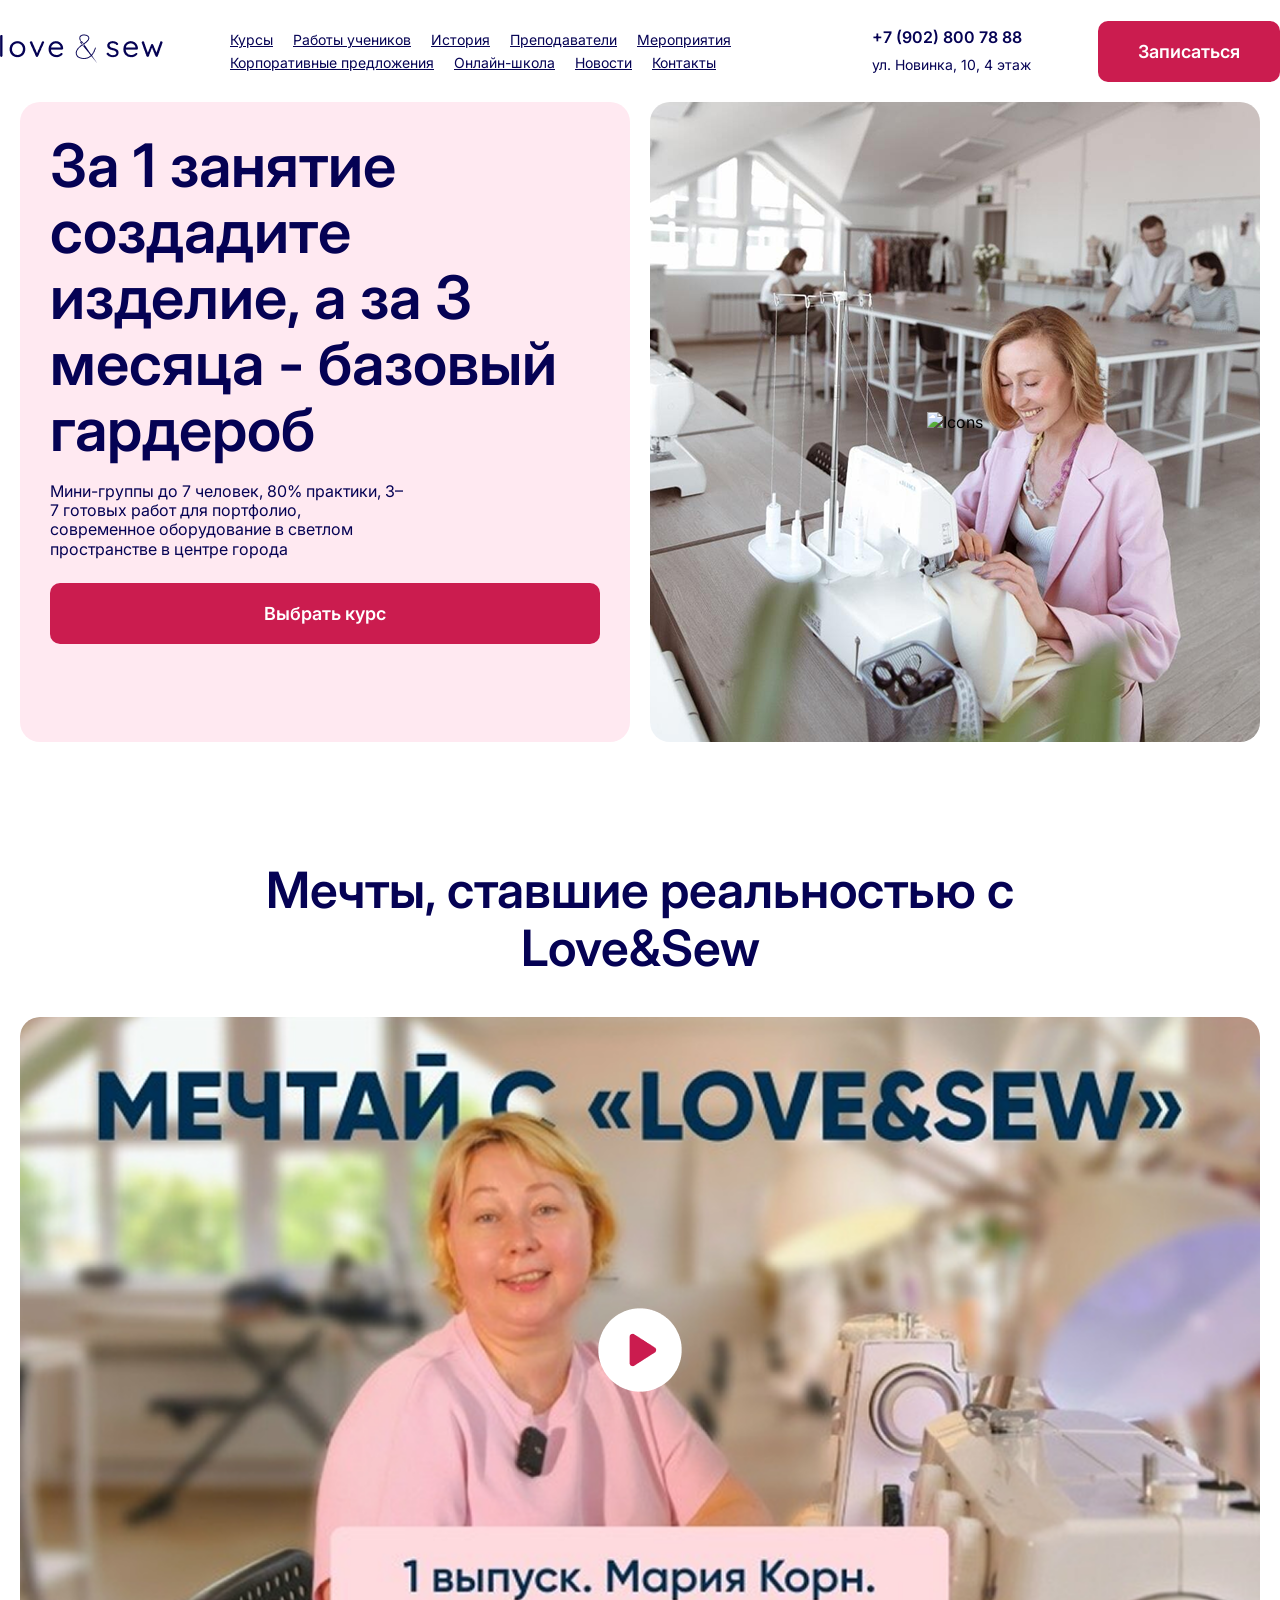
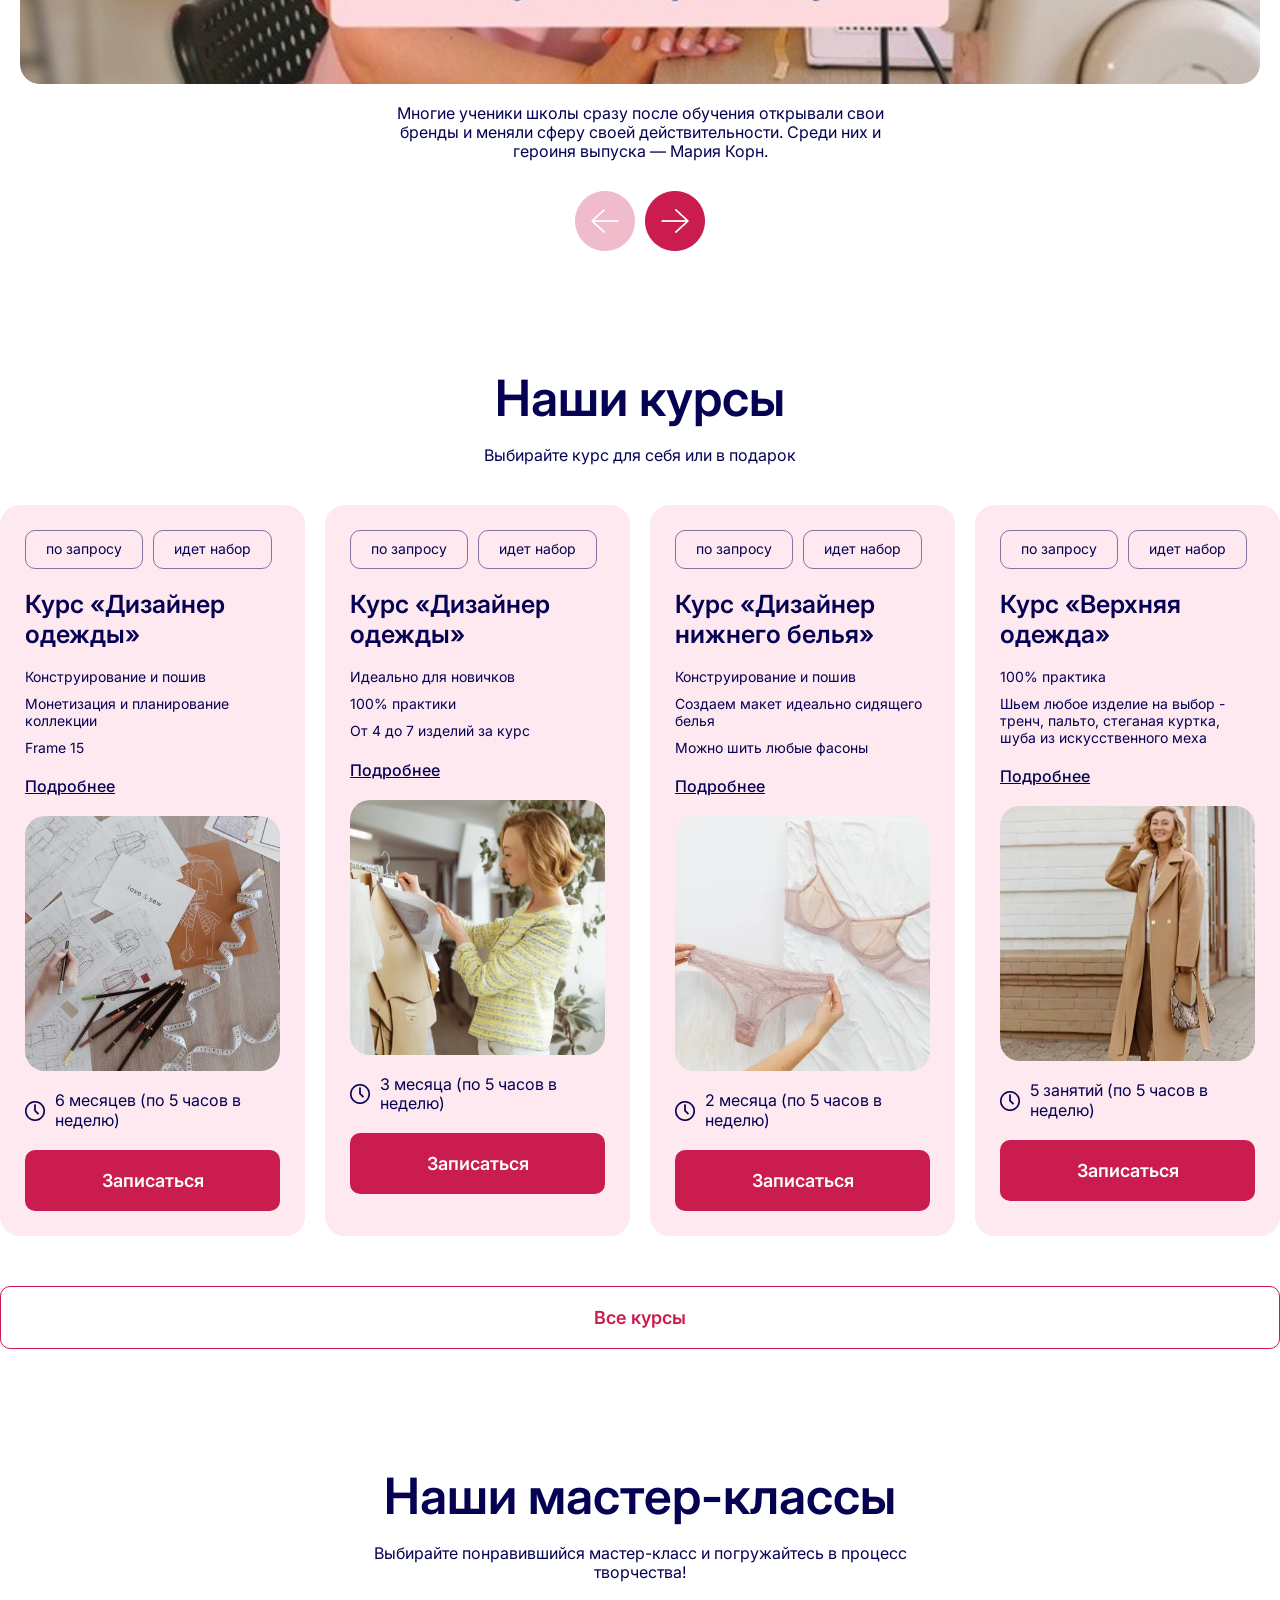
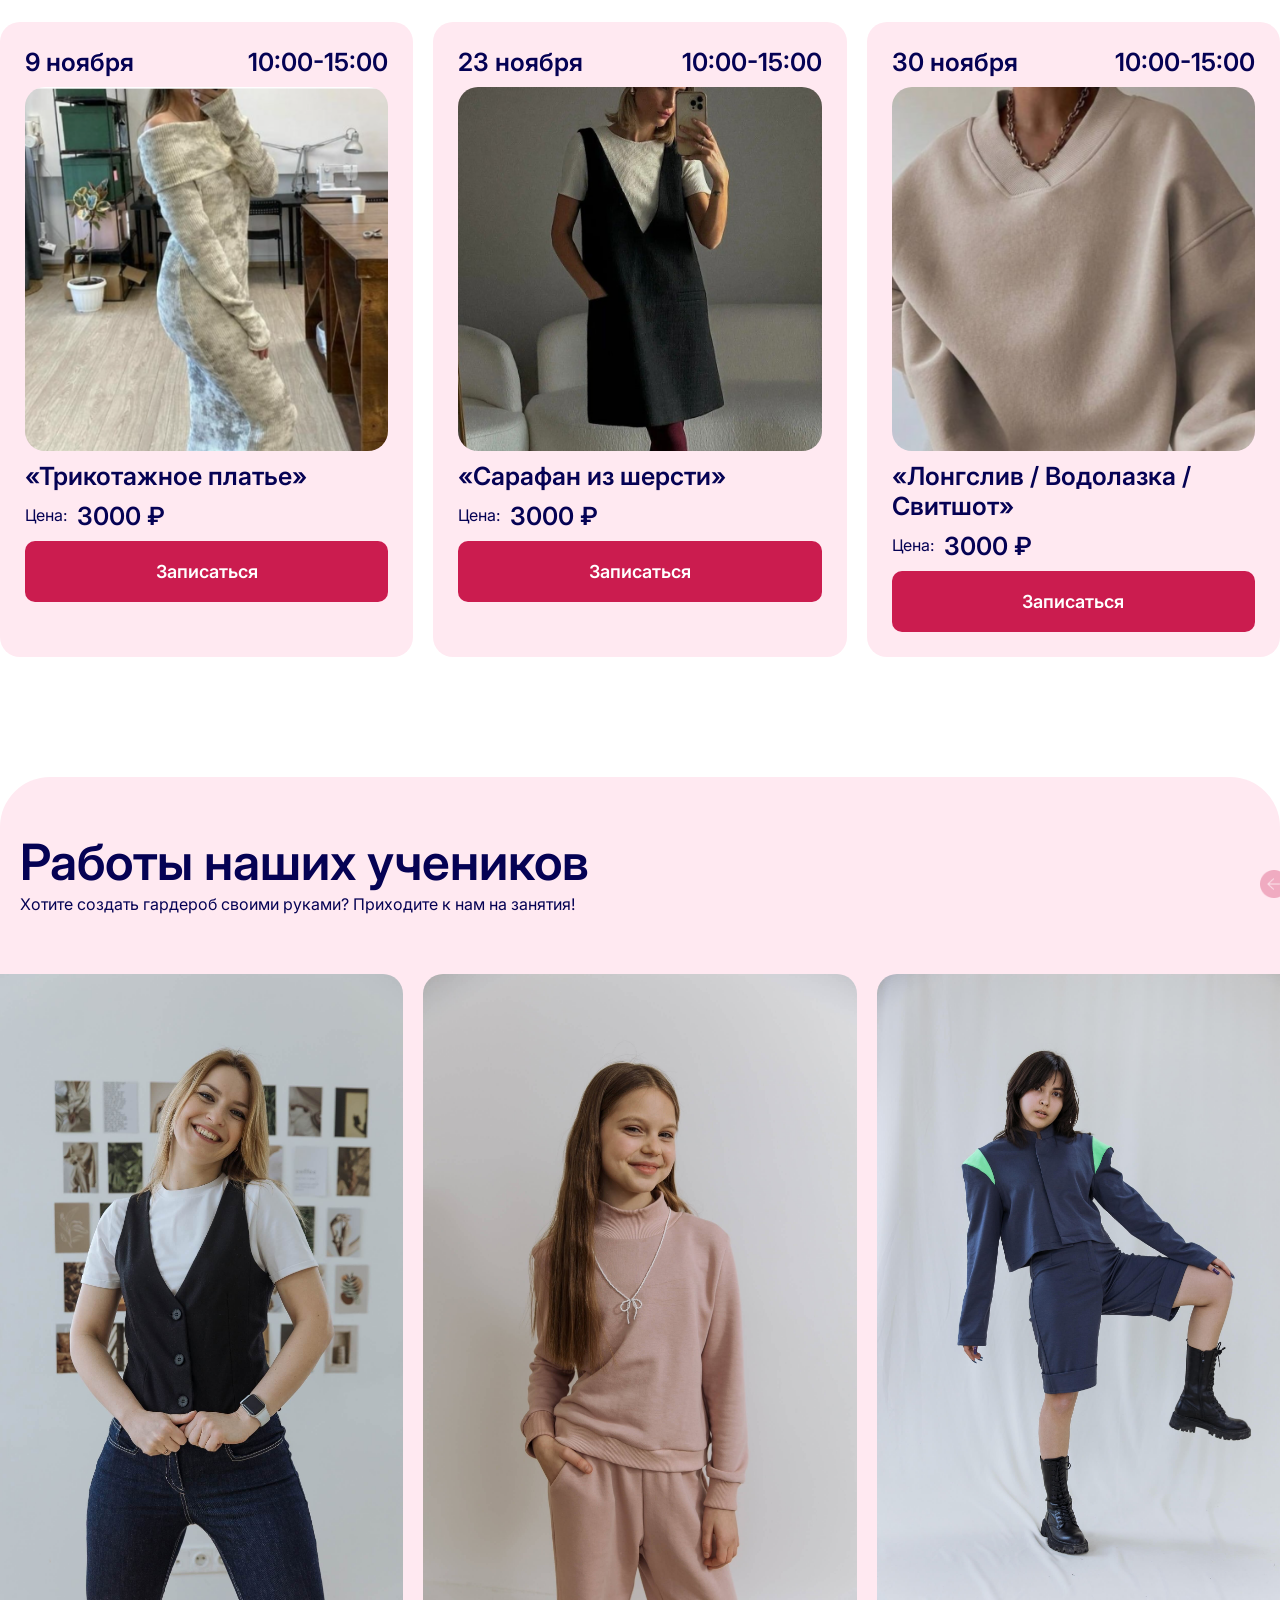
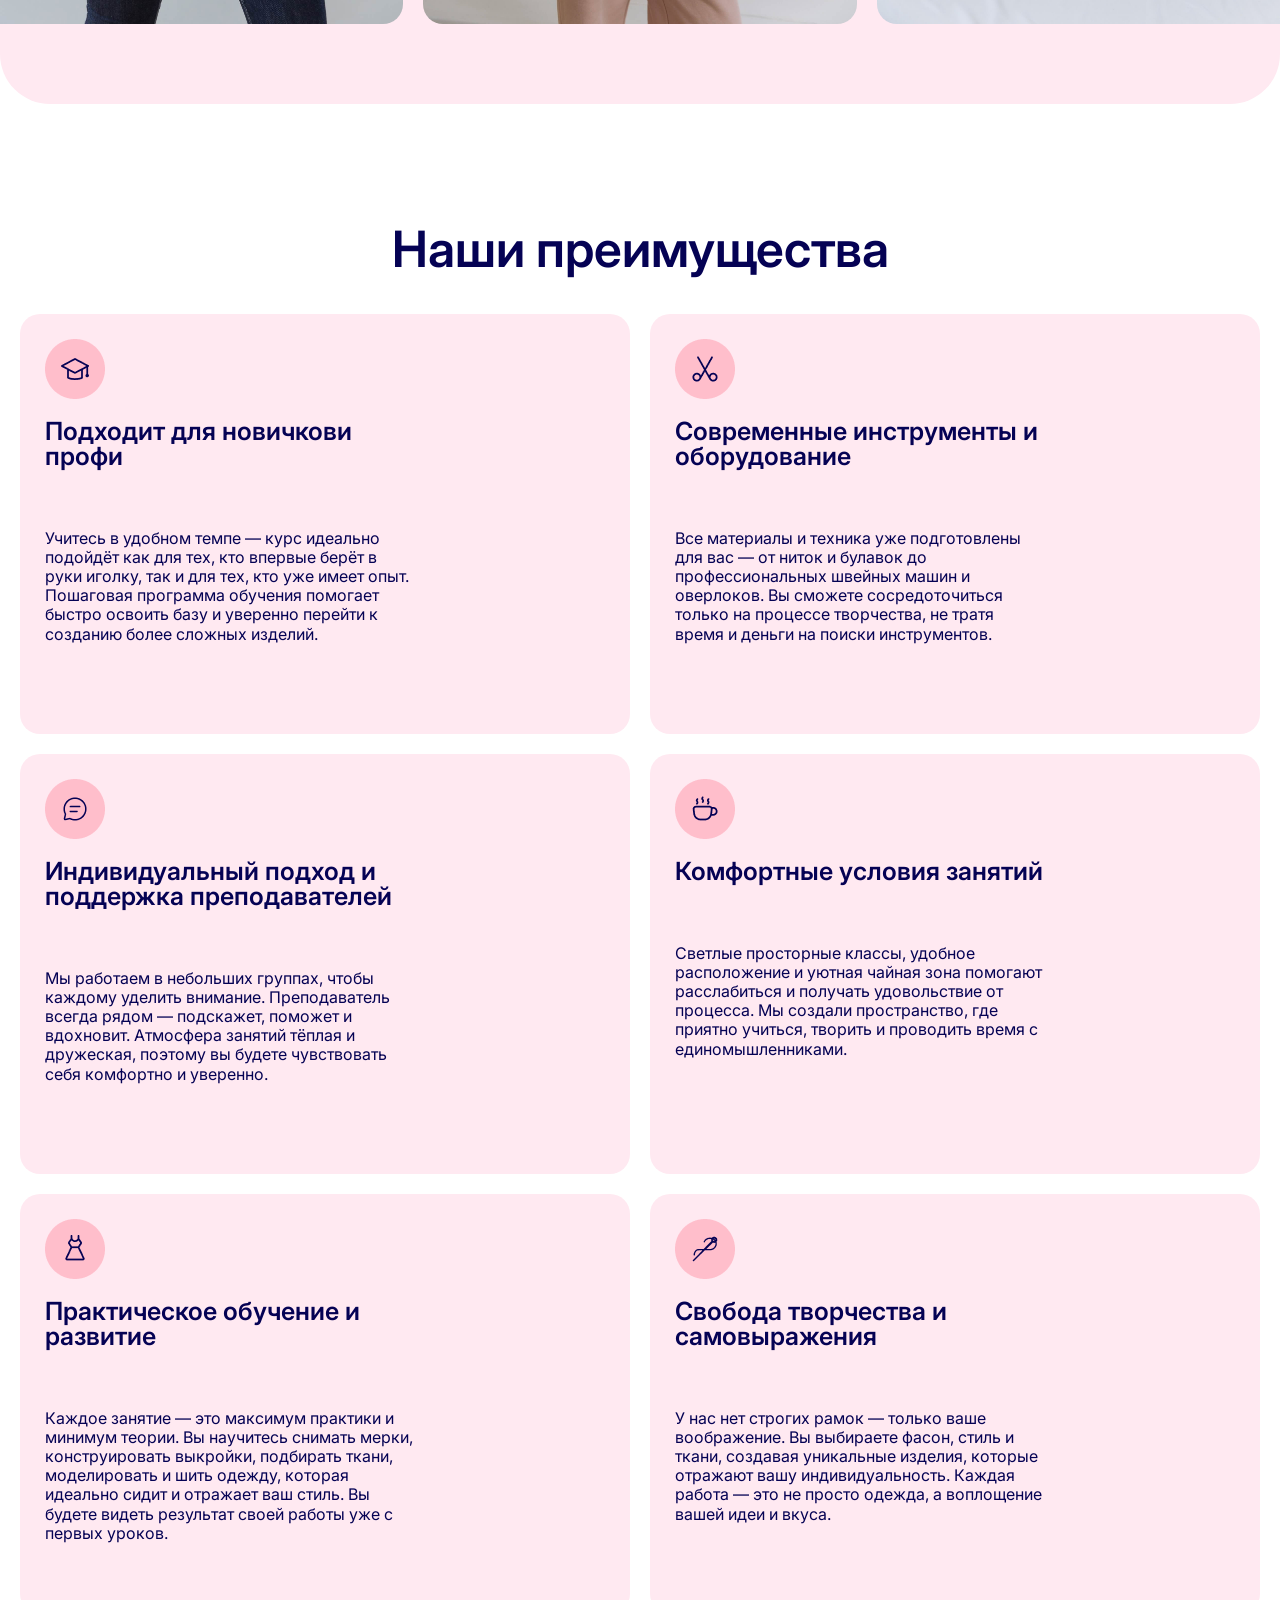
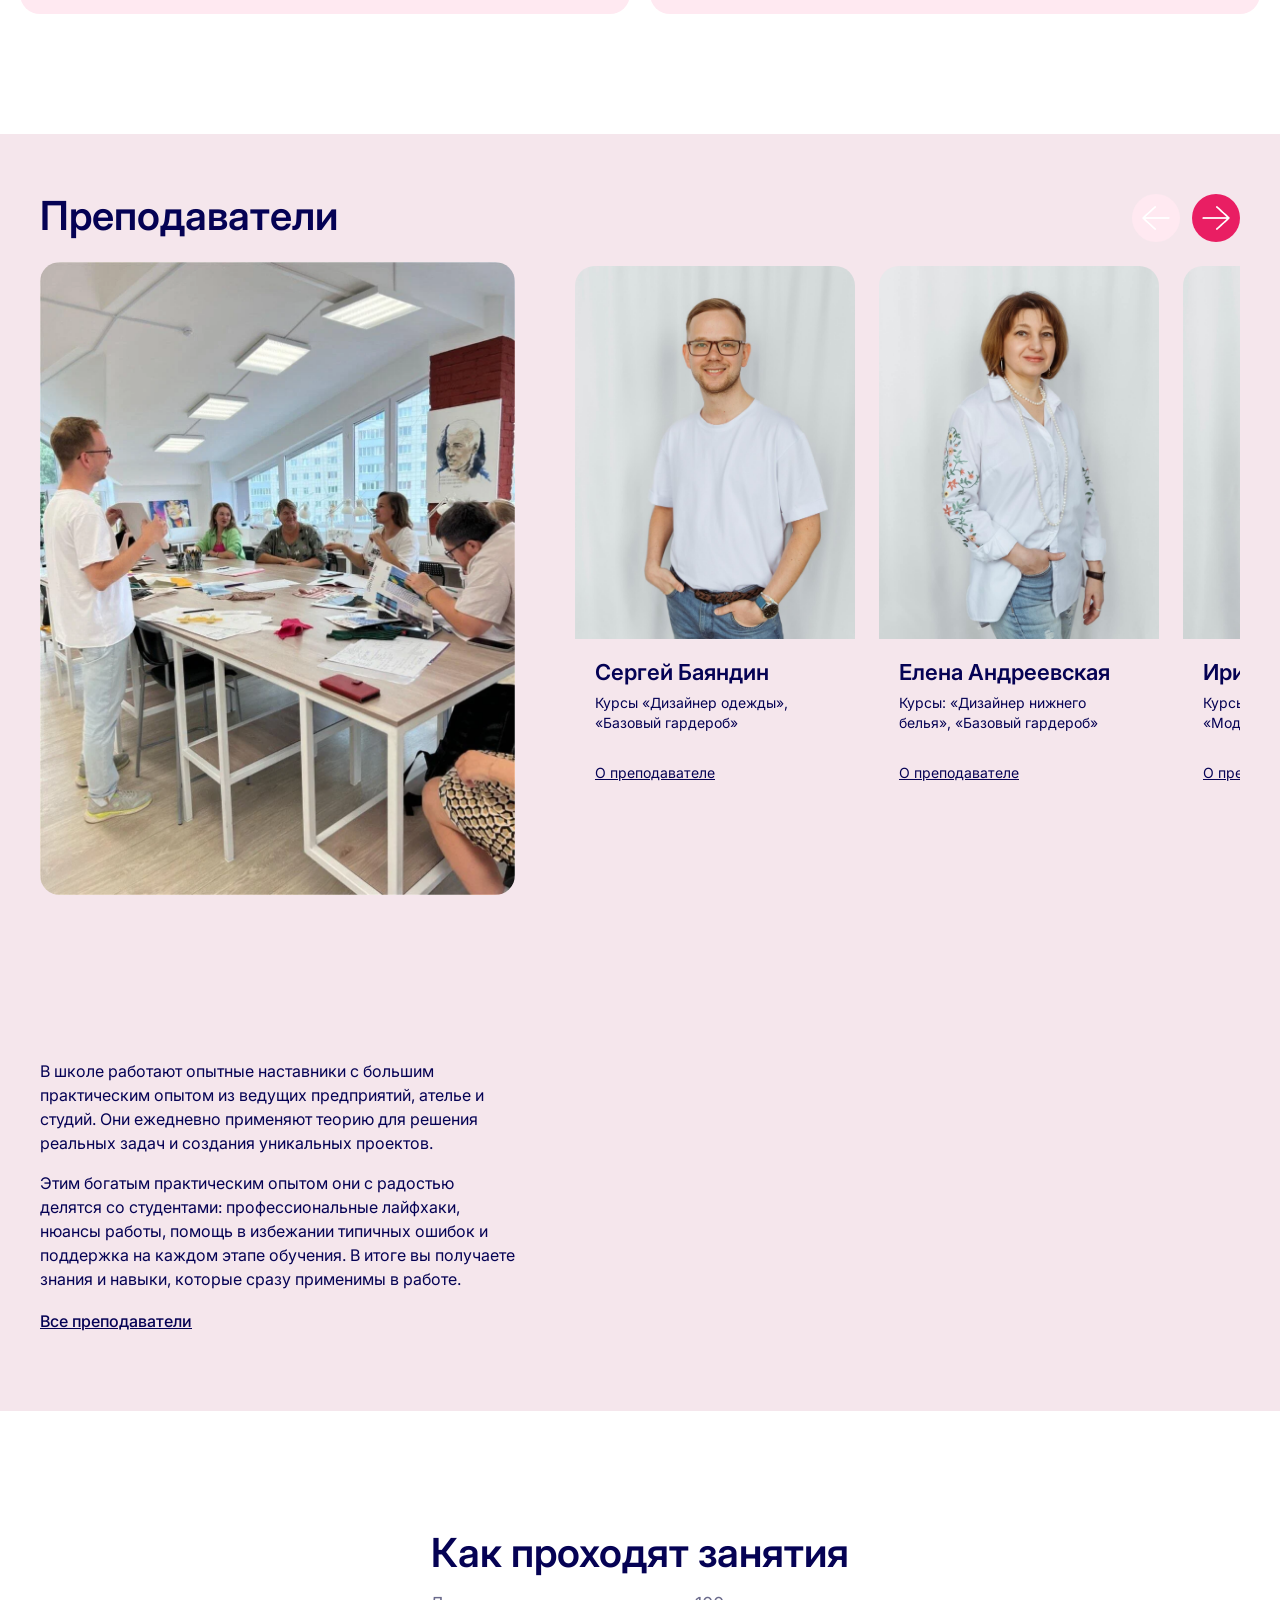
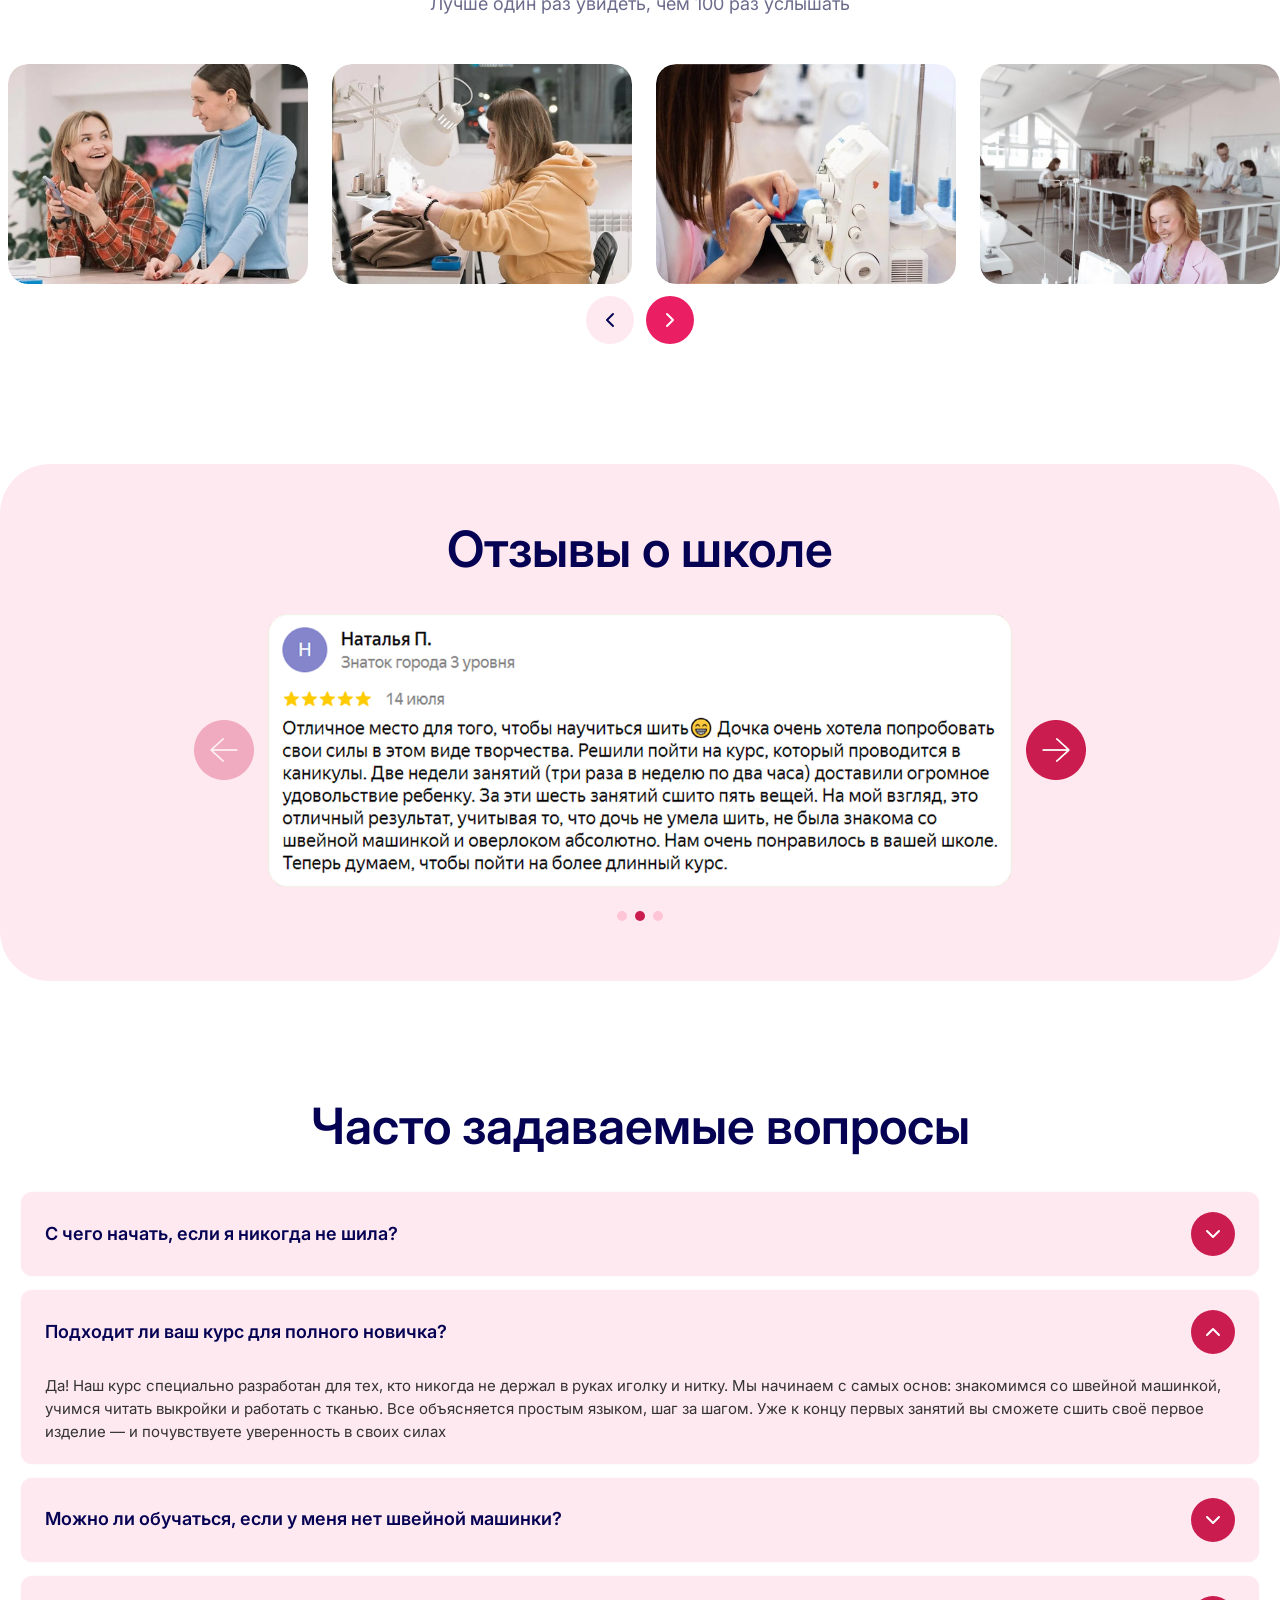
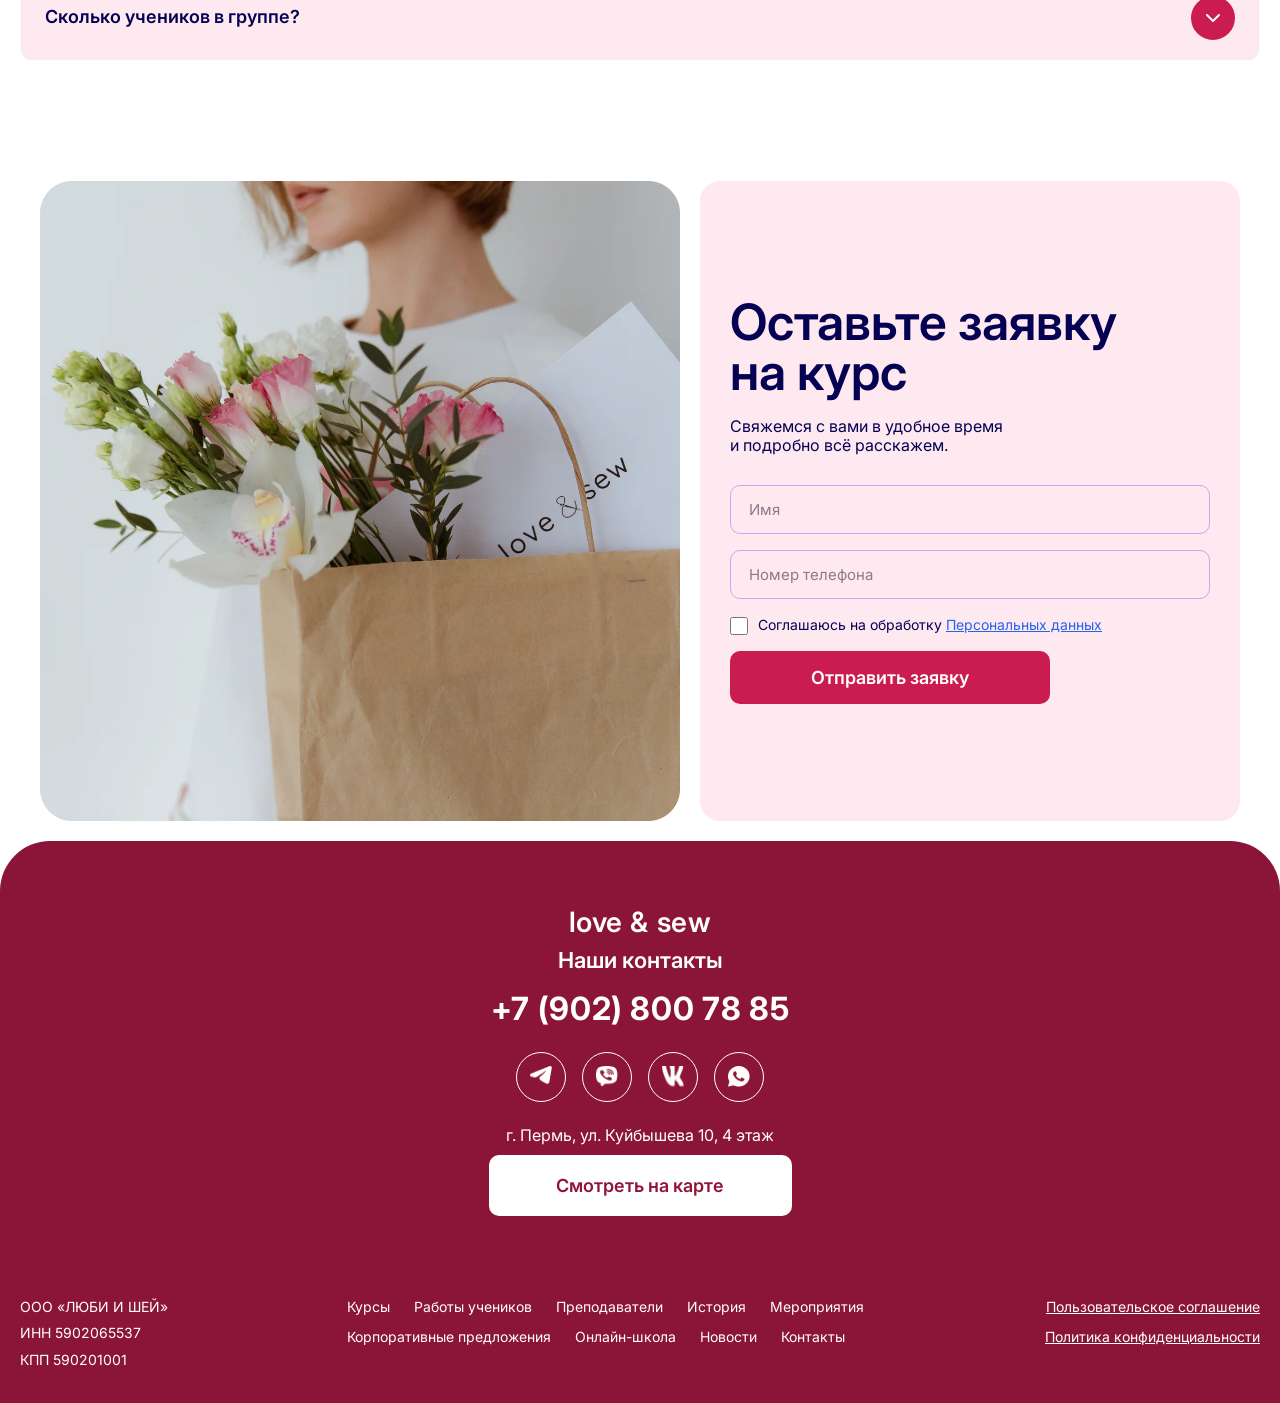
==== commit d35a1b00: "image name" ====
--- a/index.html
+++ b/index.html
@@ -92,7 +92,7 @@
             </div>
             <div class="dream-middle">
                 <div class="dream-image">
-                    <img src="img/icons.png" alt="Icons" class="dream-right-image">
+                    <img src="img/Icons.png" alt="Icons" class="dream-right-image">
                 </div>
 
                 <div class="dream-bottom">
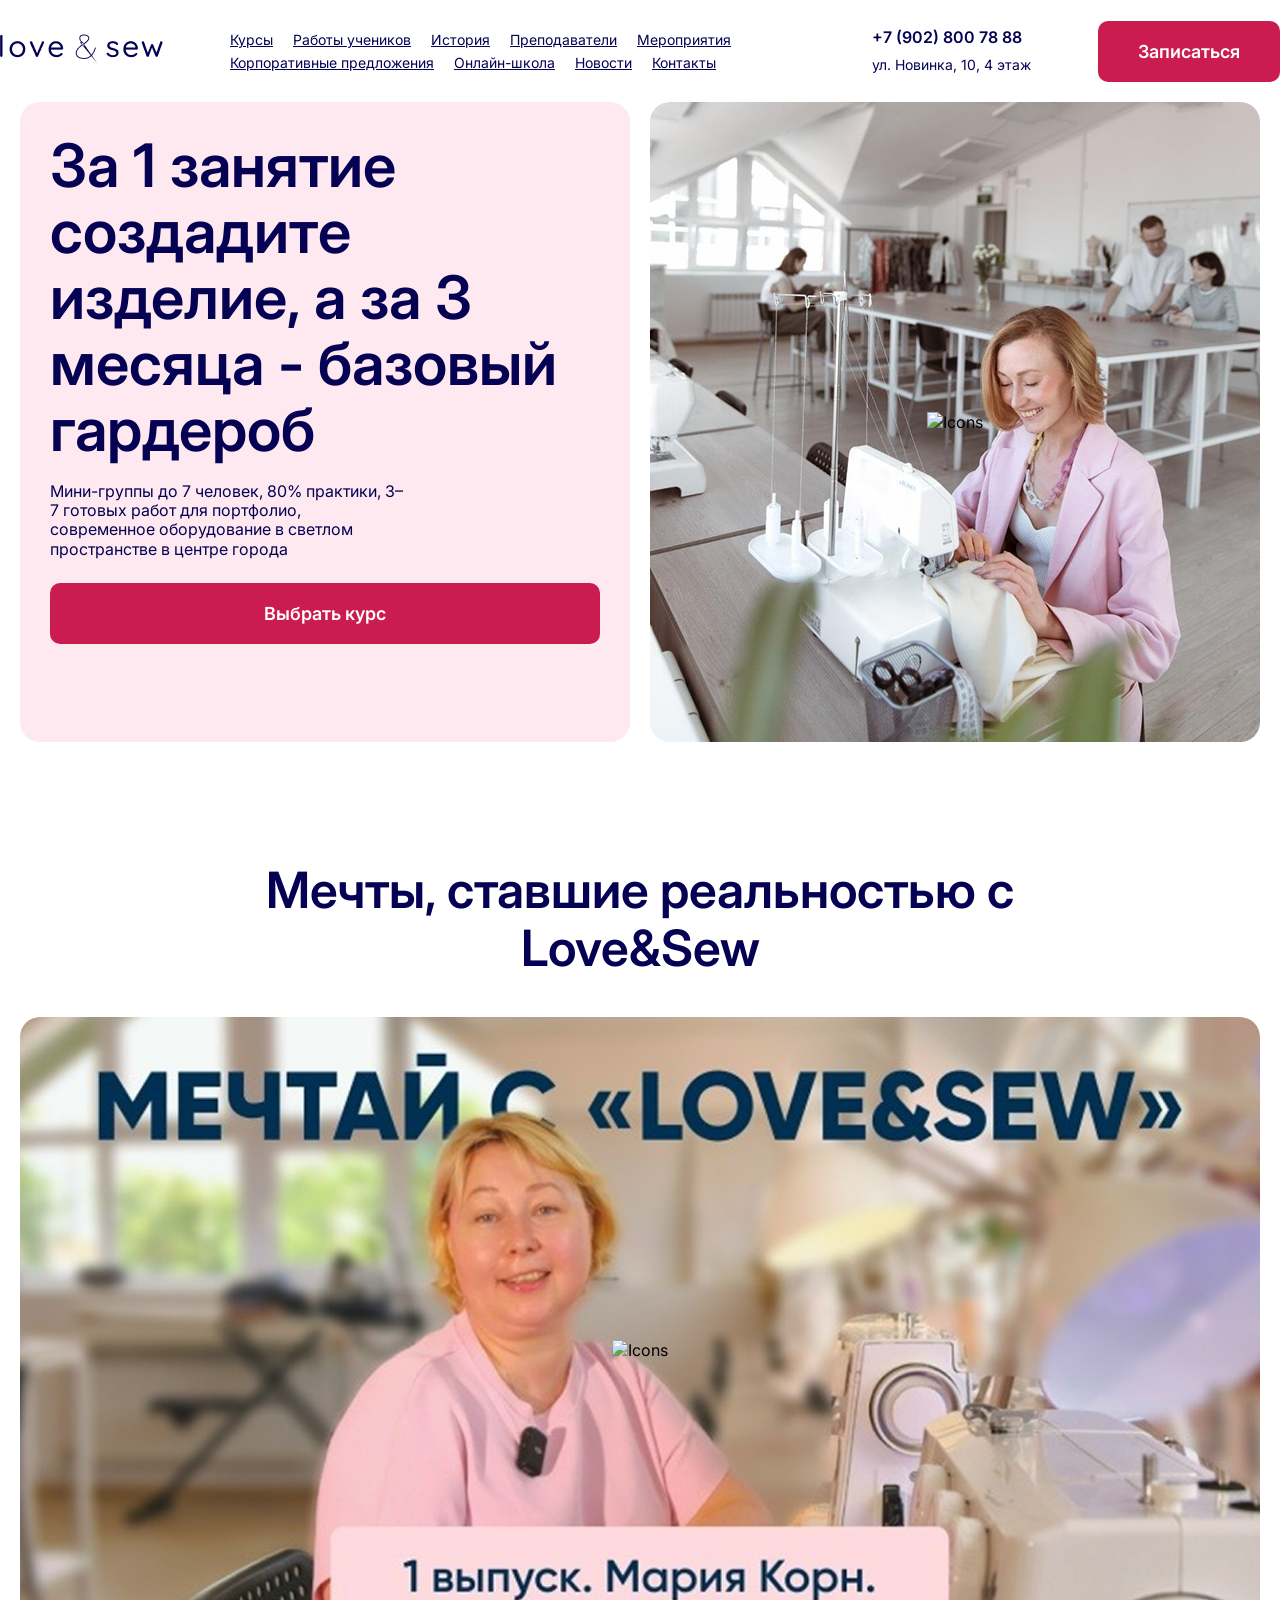
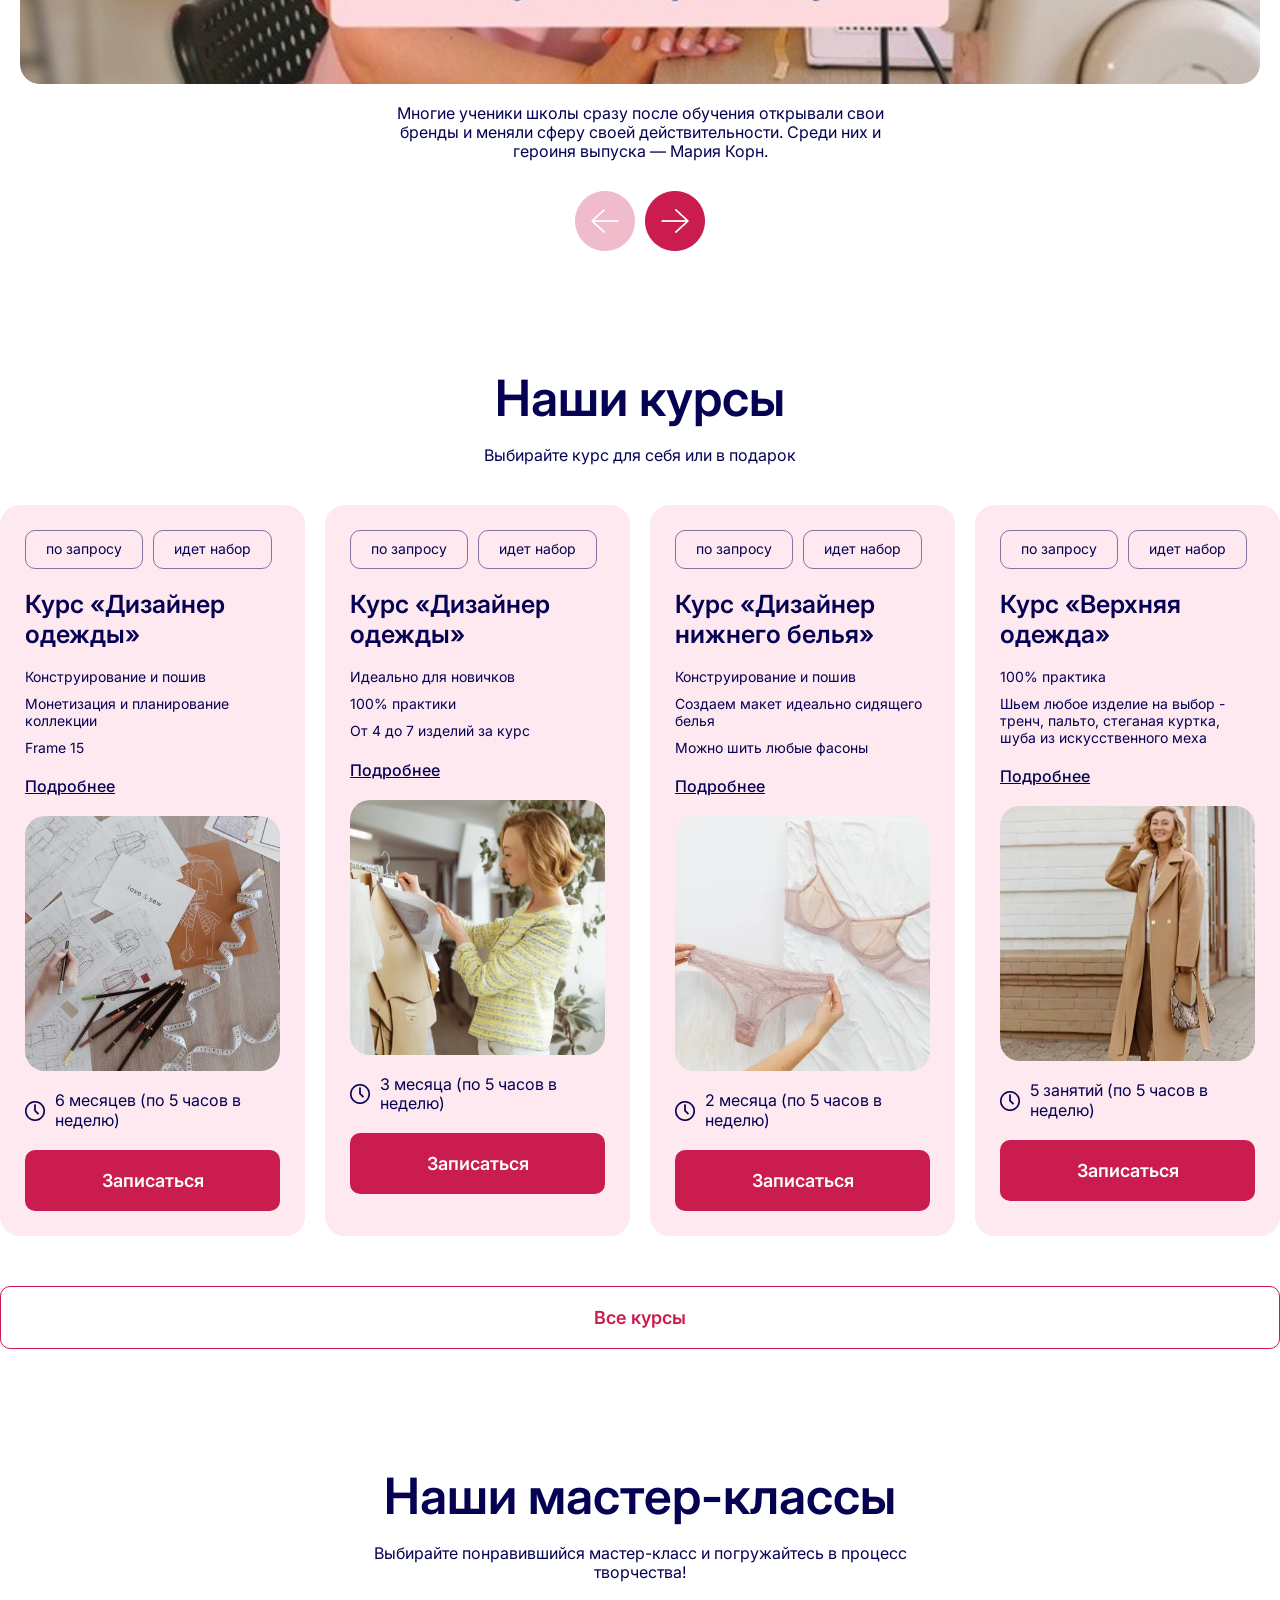
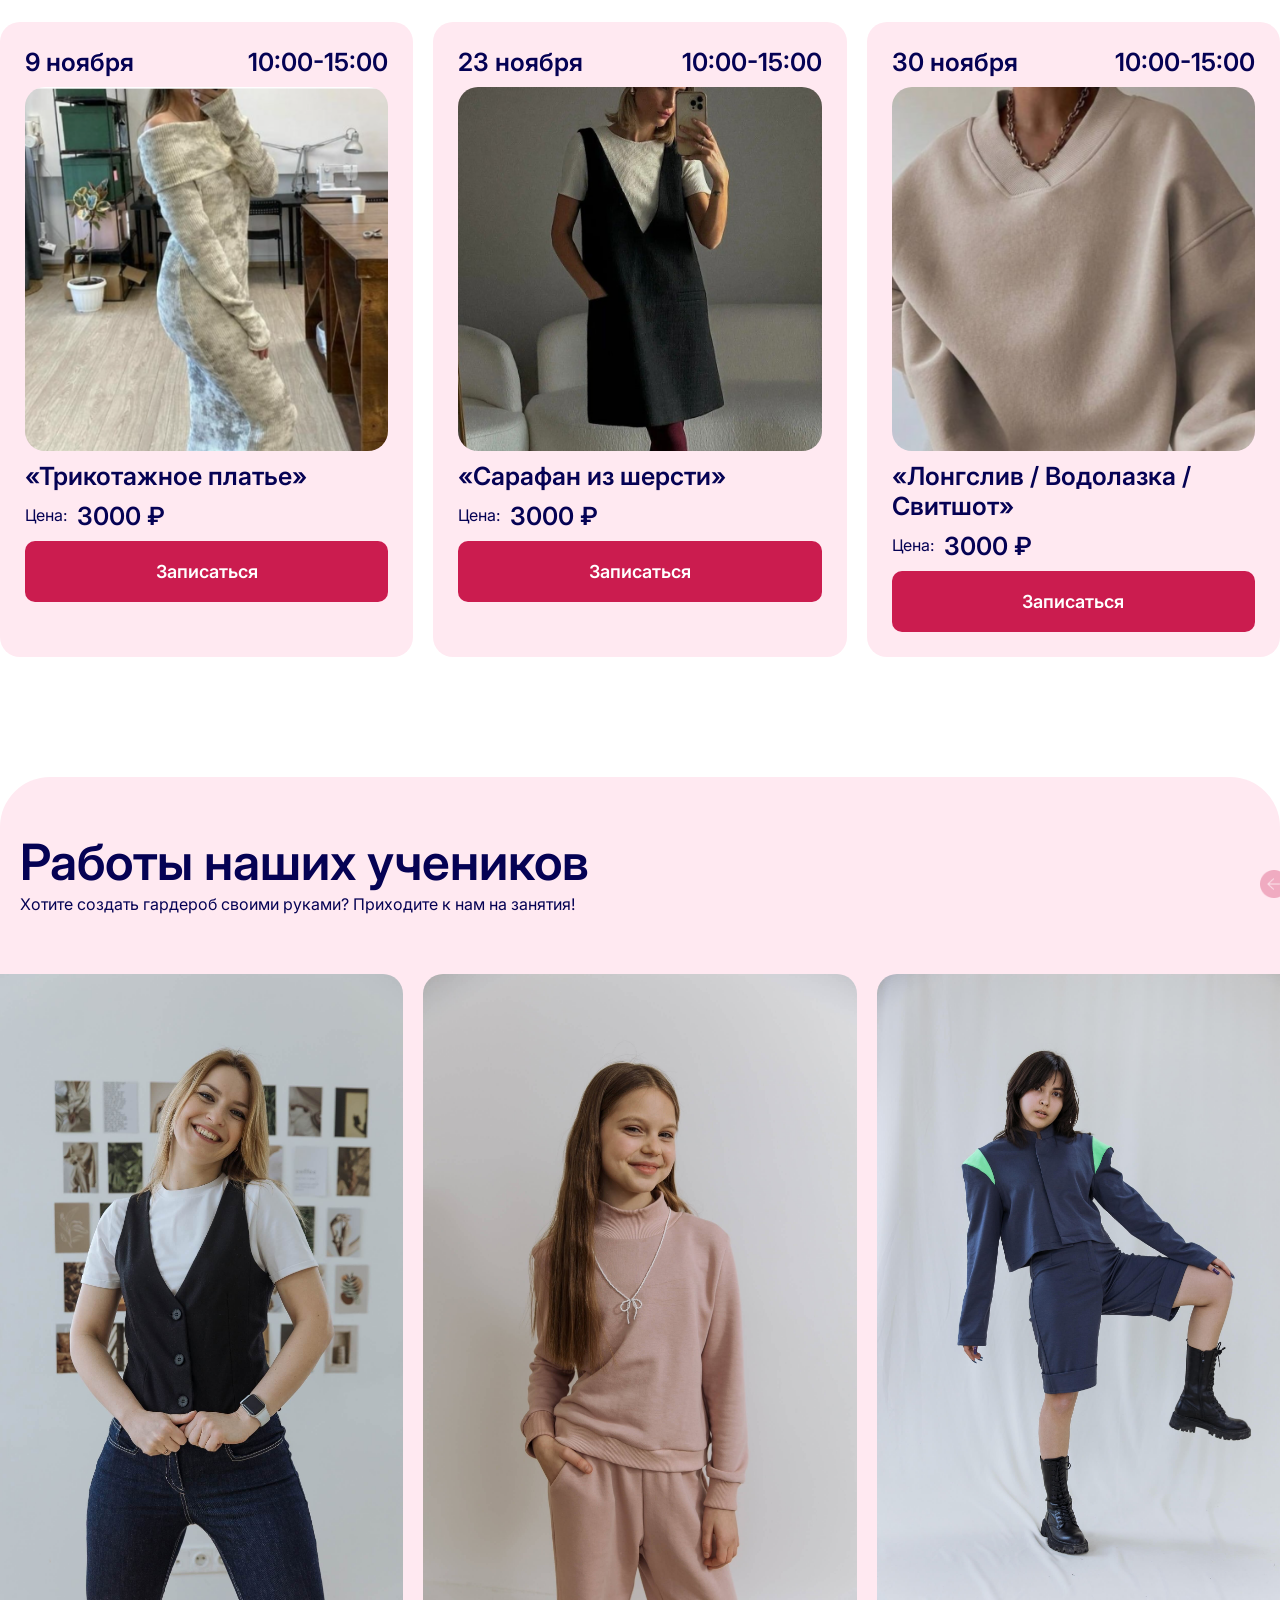
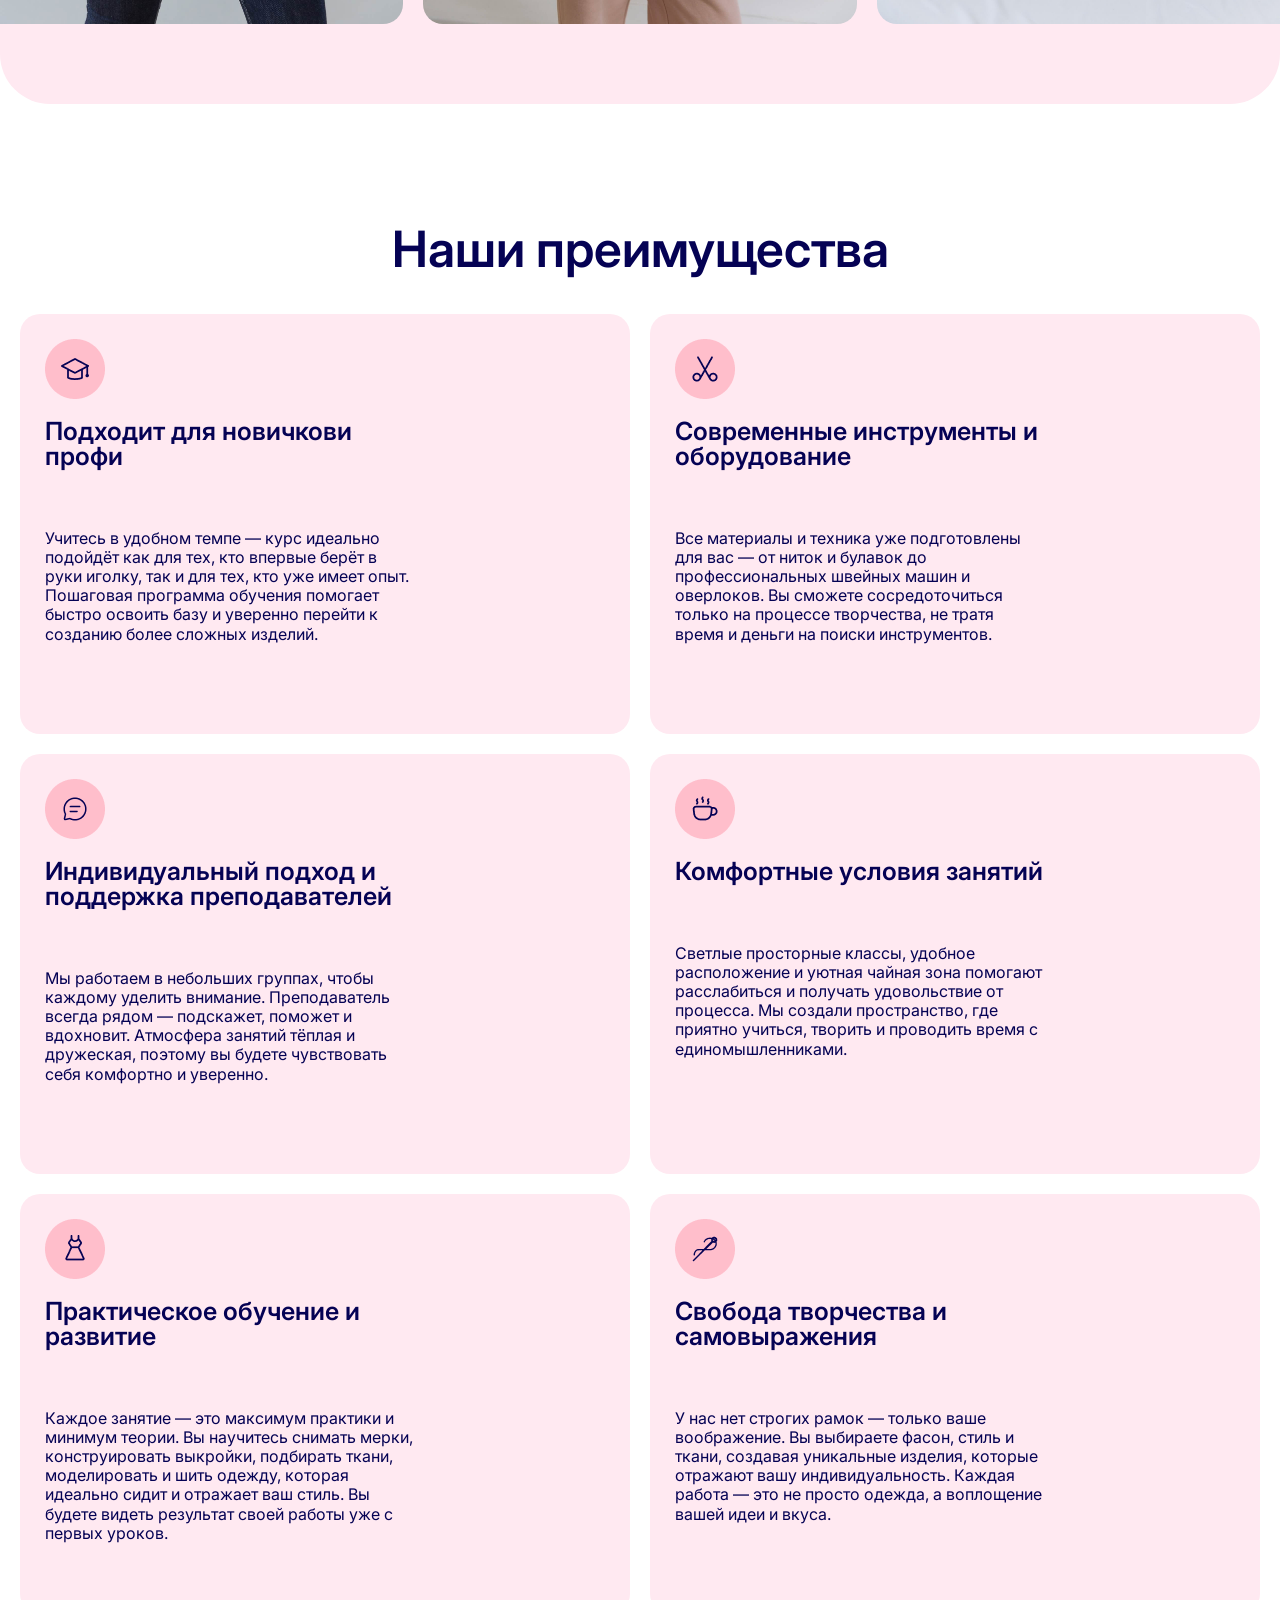
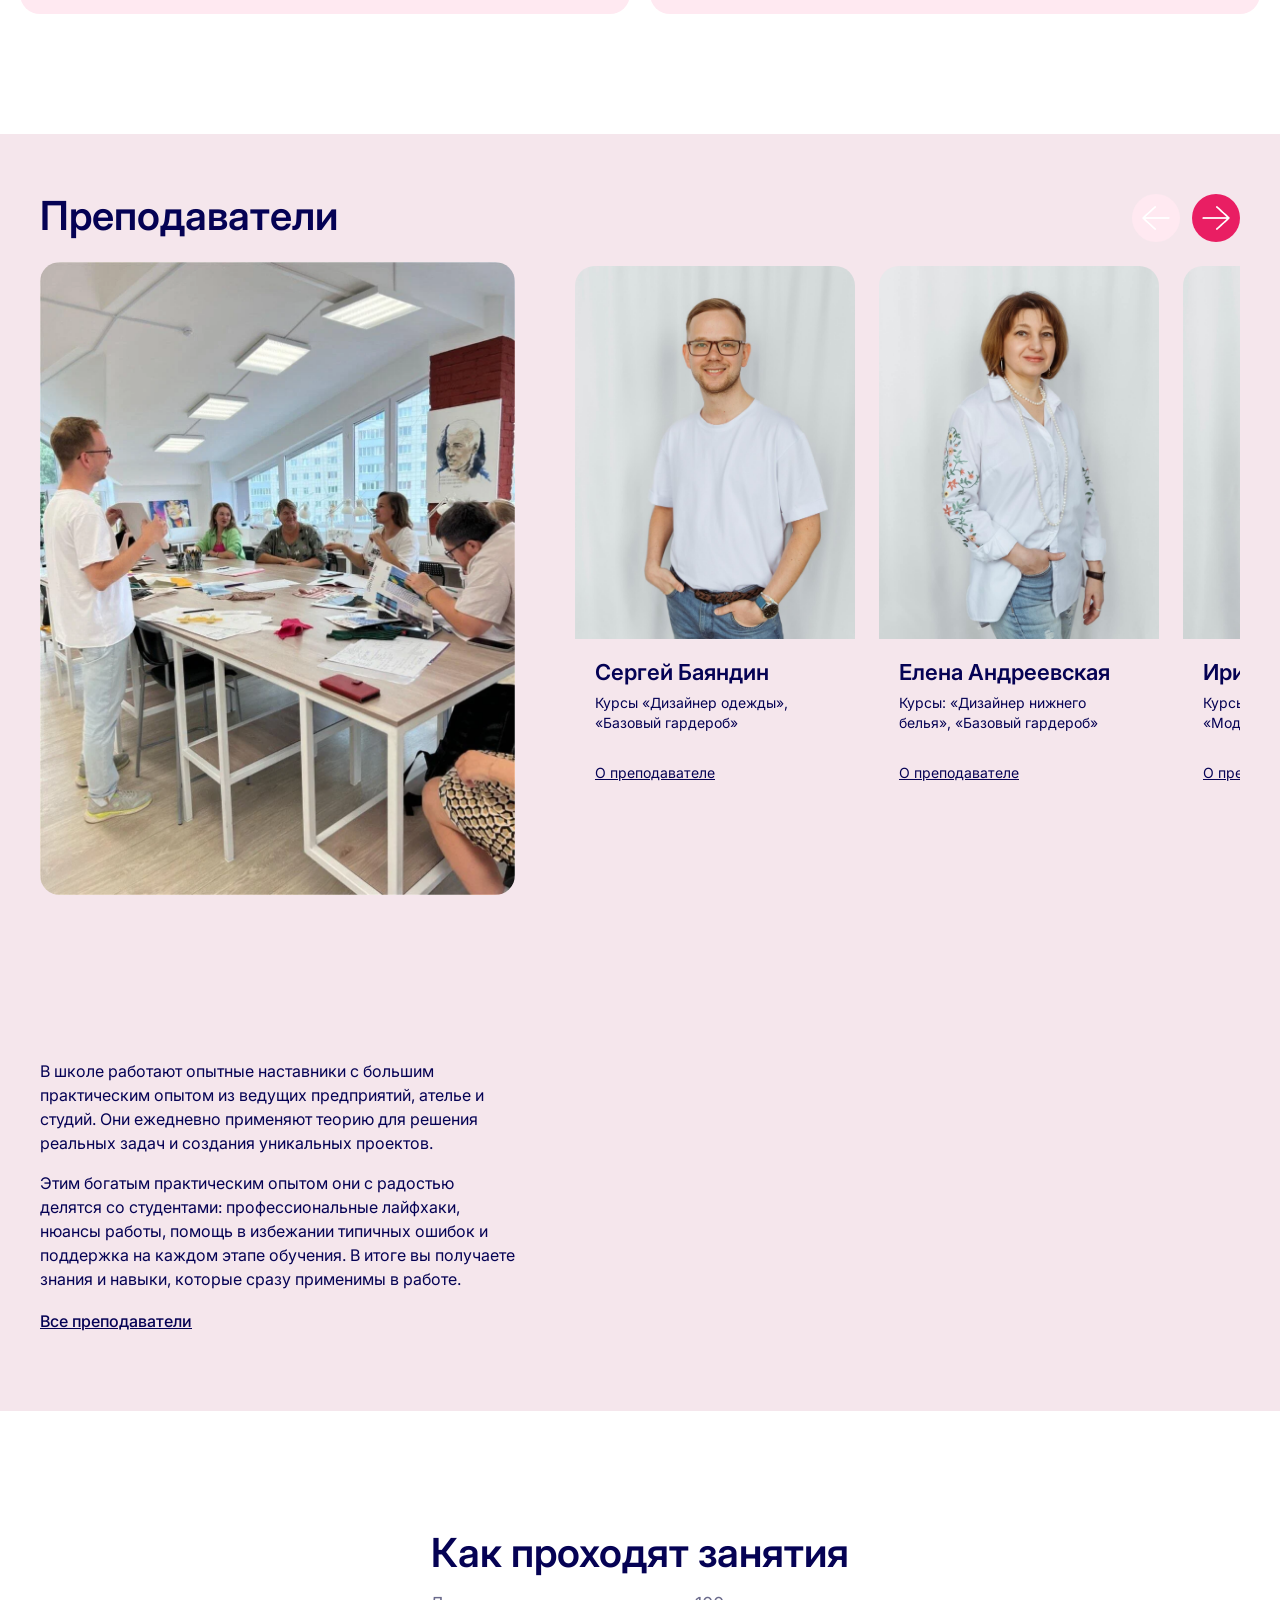
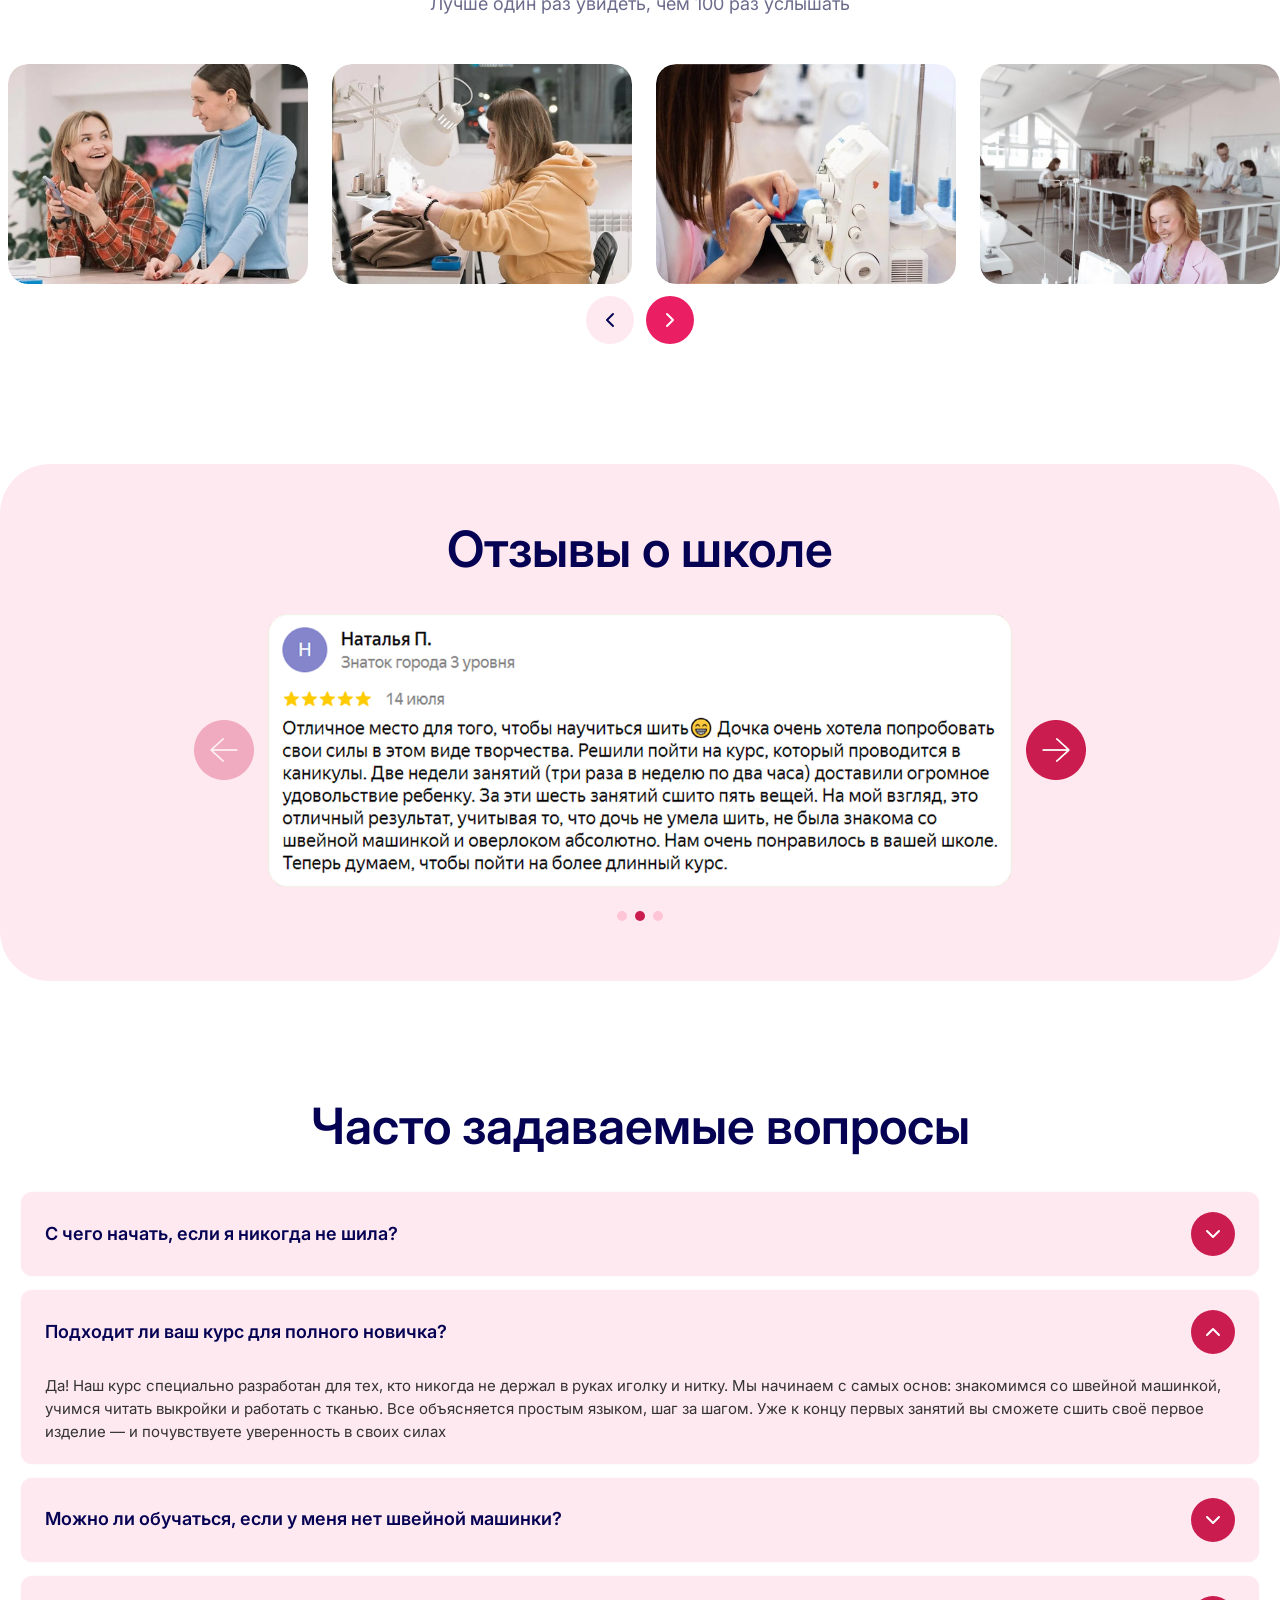
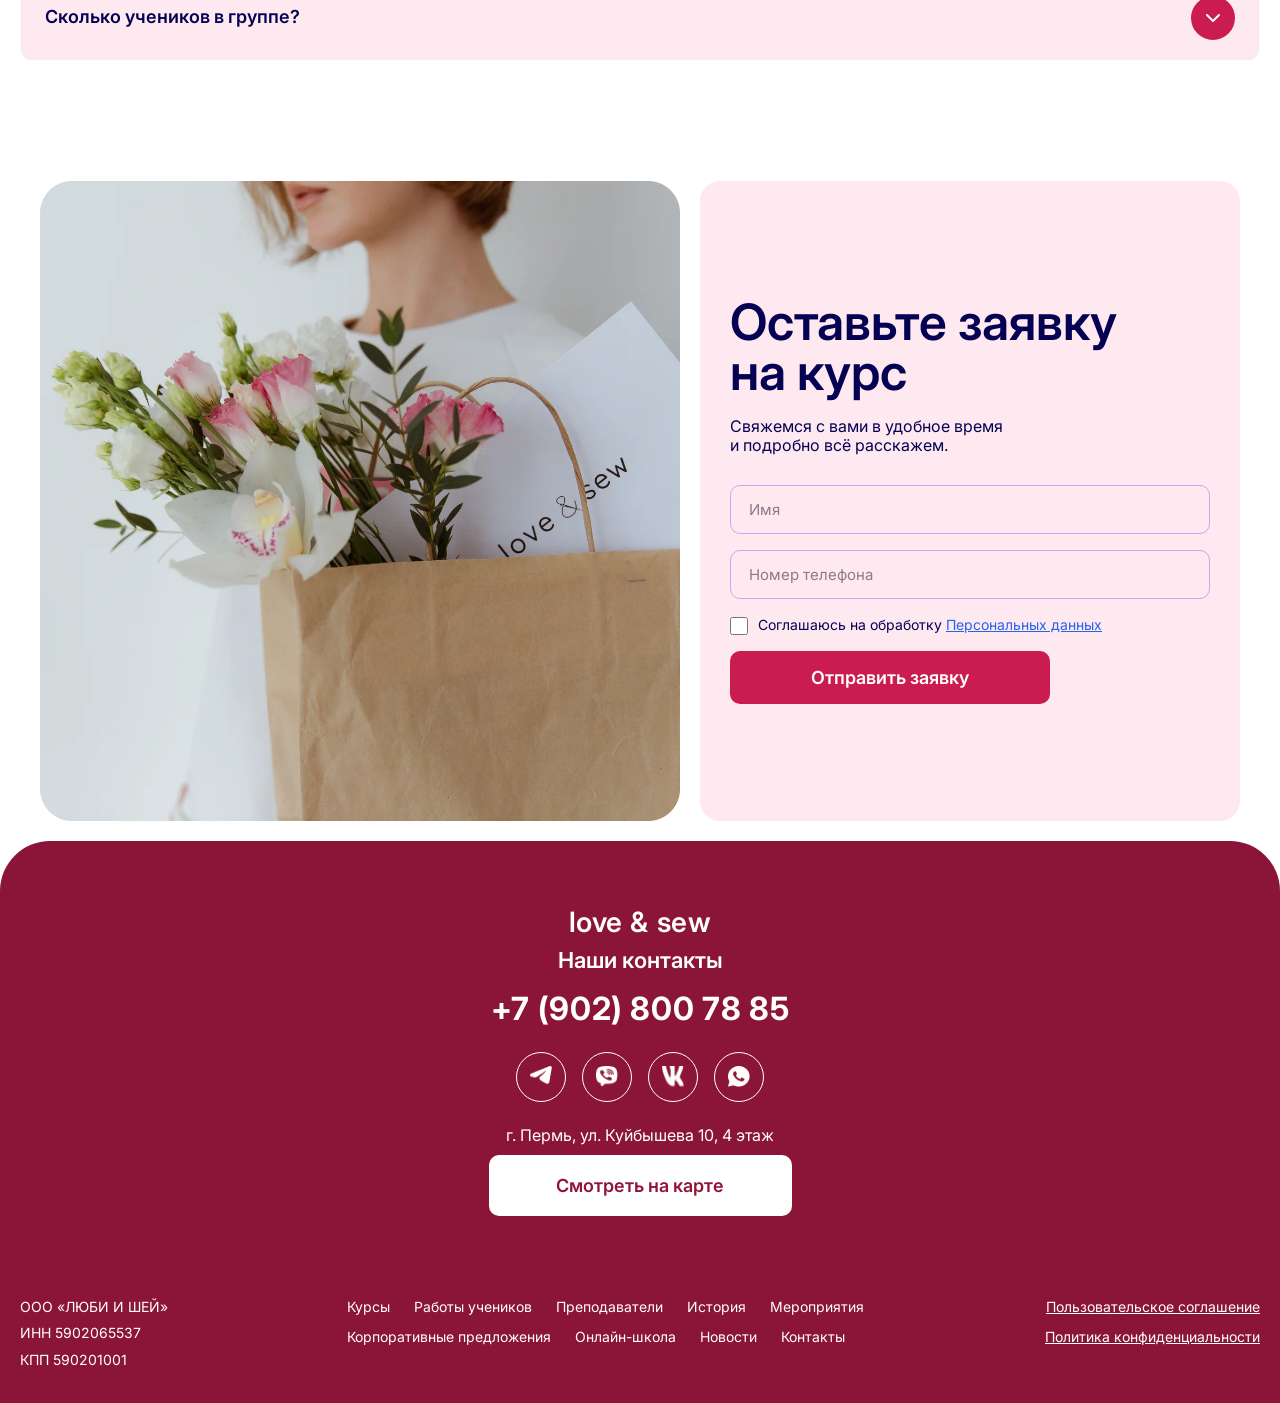
==== commit 916a06aa: "new" ====
--- a/index.html
+++ b/index.html
@@ -92,7 +92,7 @@
             </div>
             <div class="dream-middle">
                 <div class="dream-image">
-                    <img src="img/Icons.png" alt="Icons" class="dream-right-image">
+                    <img src="img/icons.png" alt="Icons" class="dream-right-image">
                 </div>
 
                 <div class="dream-bottom">
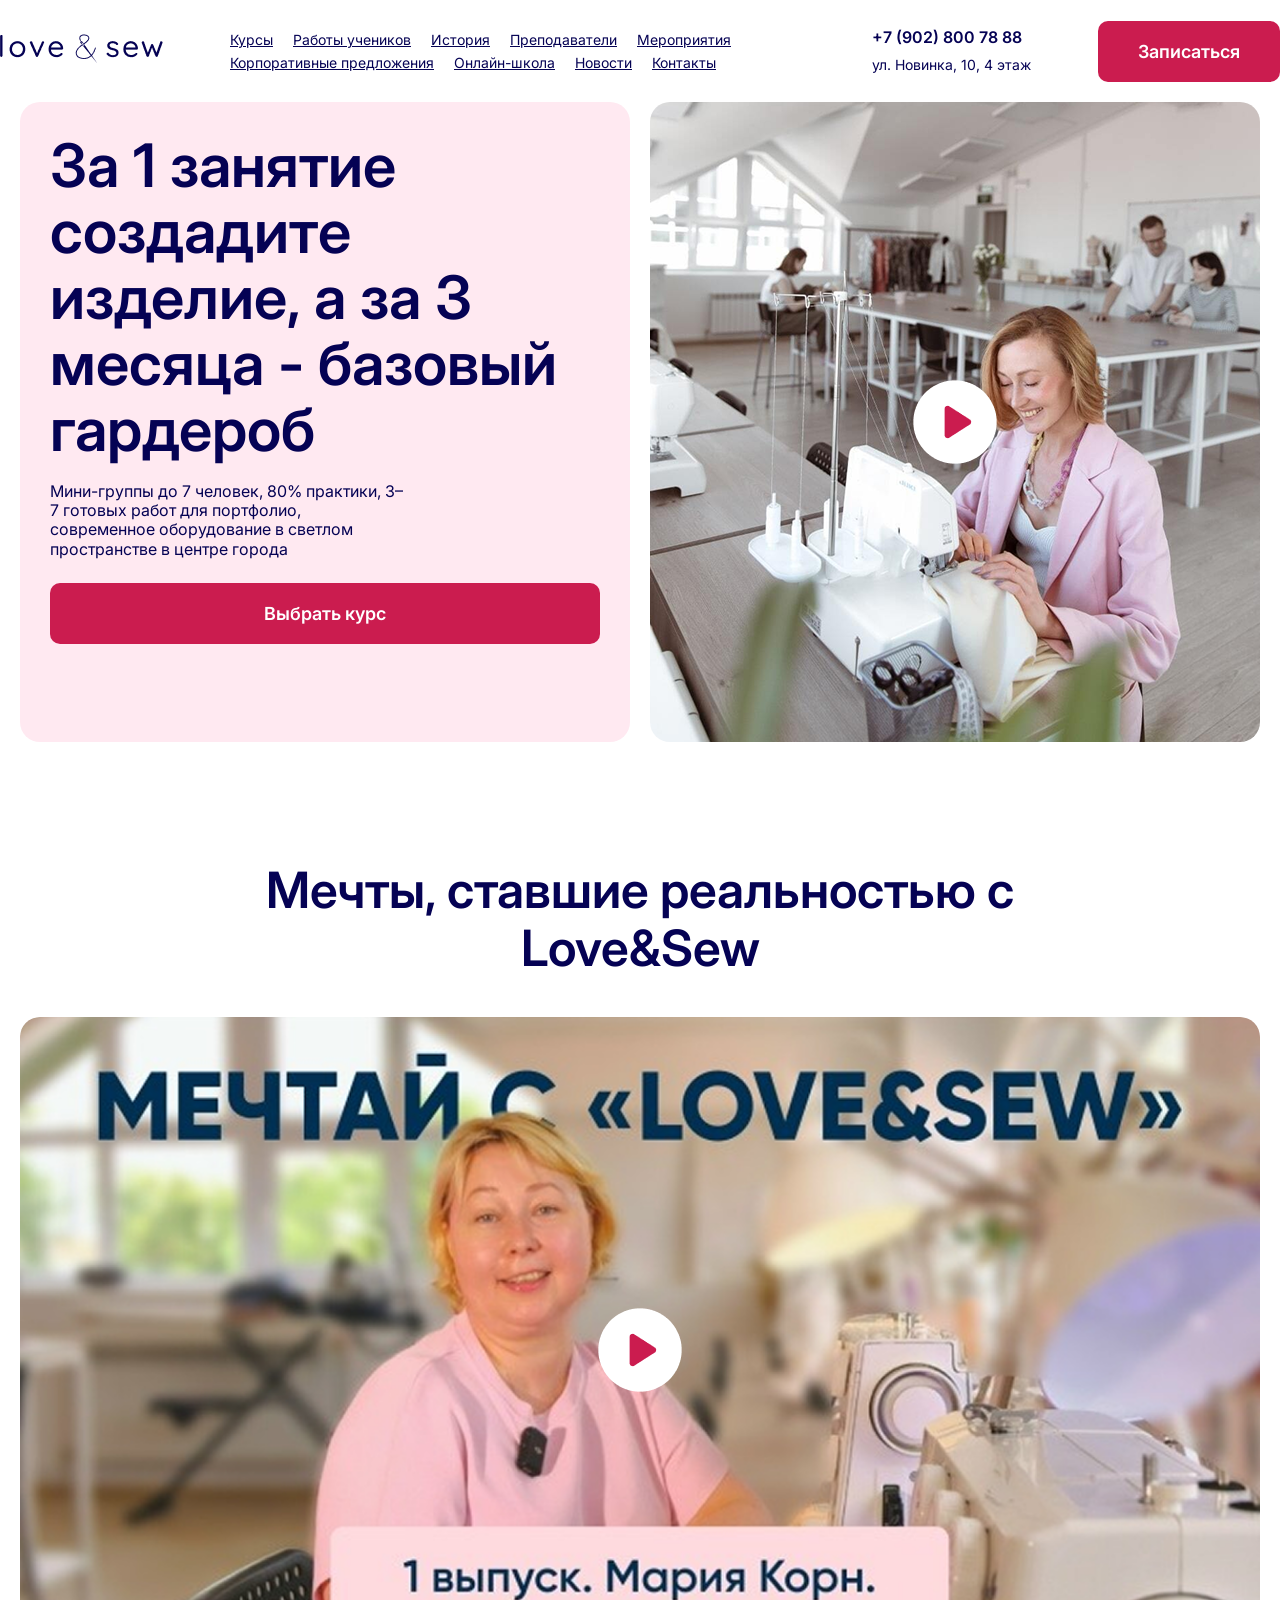
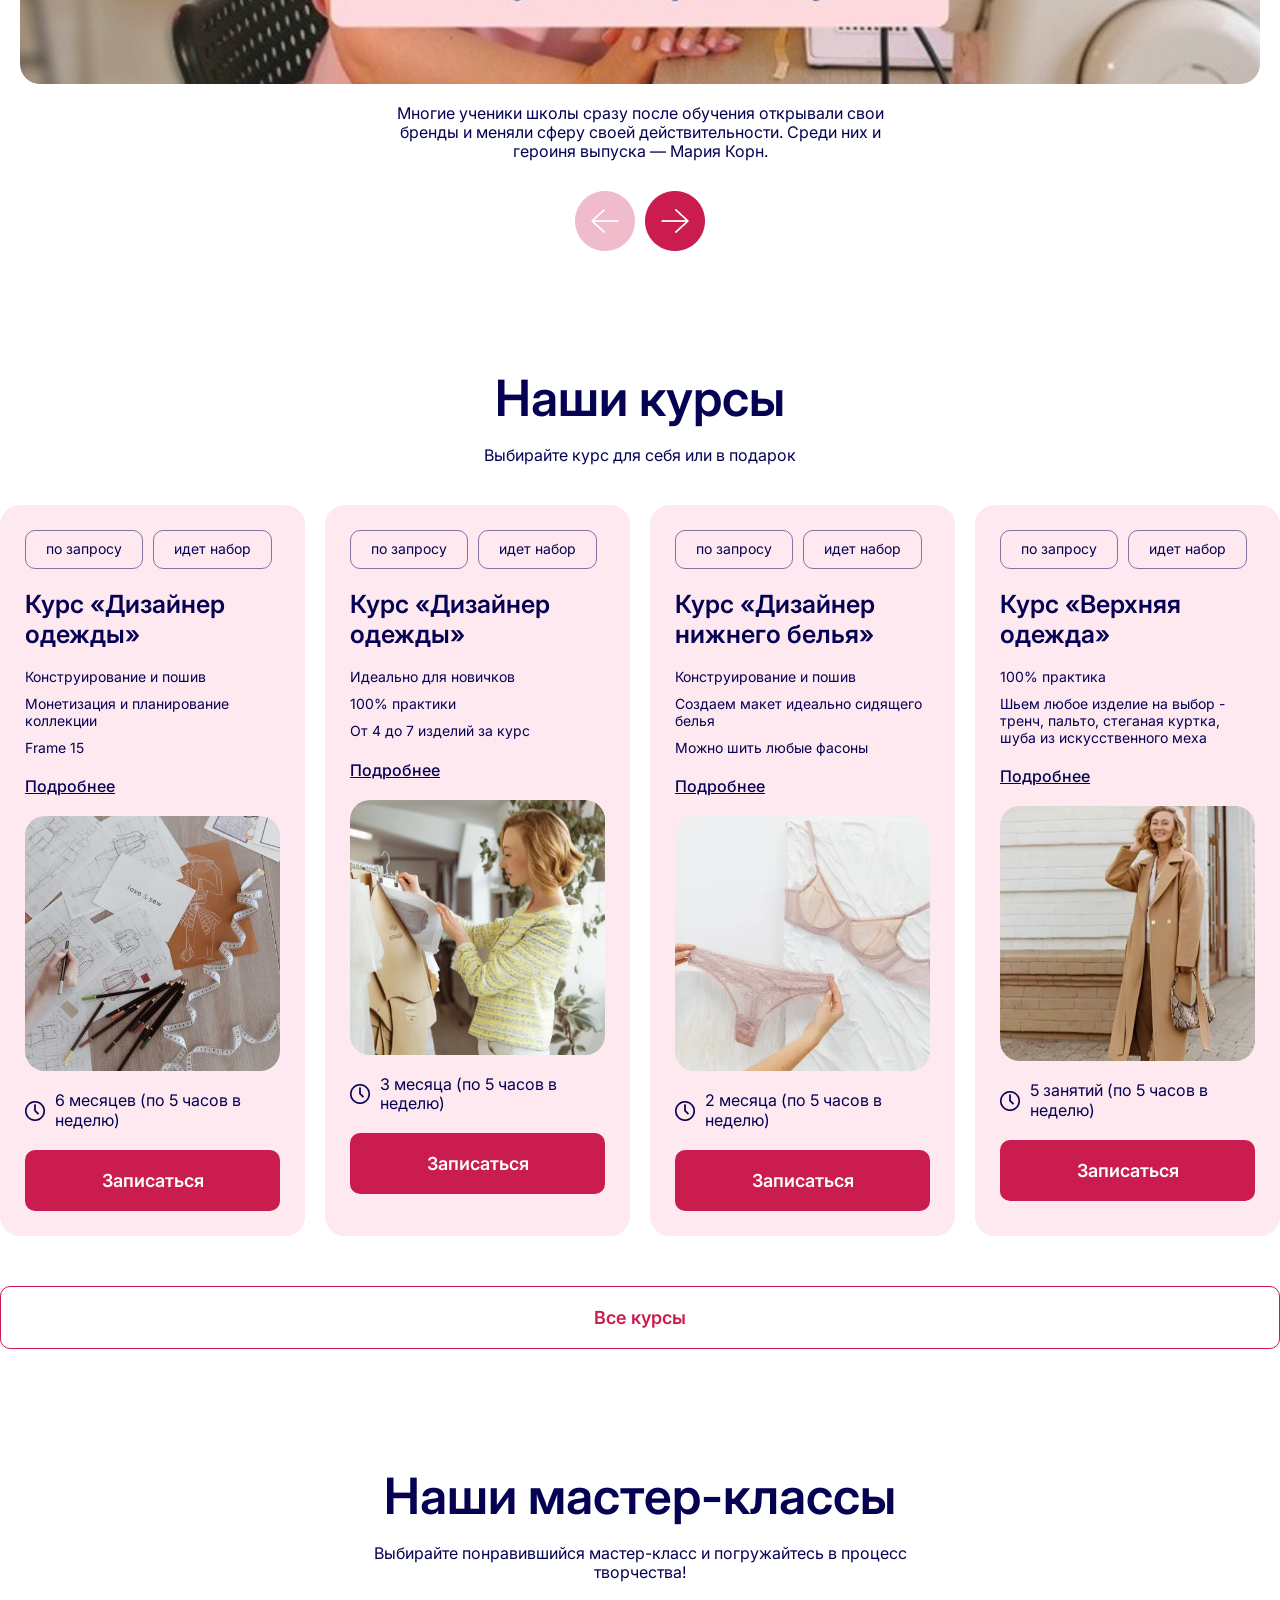
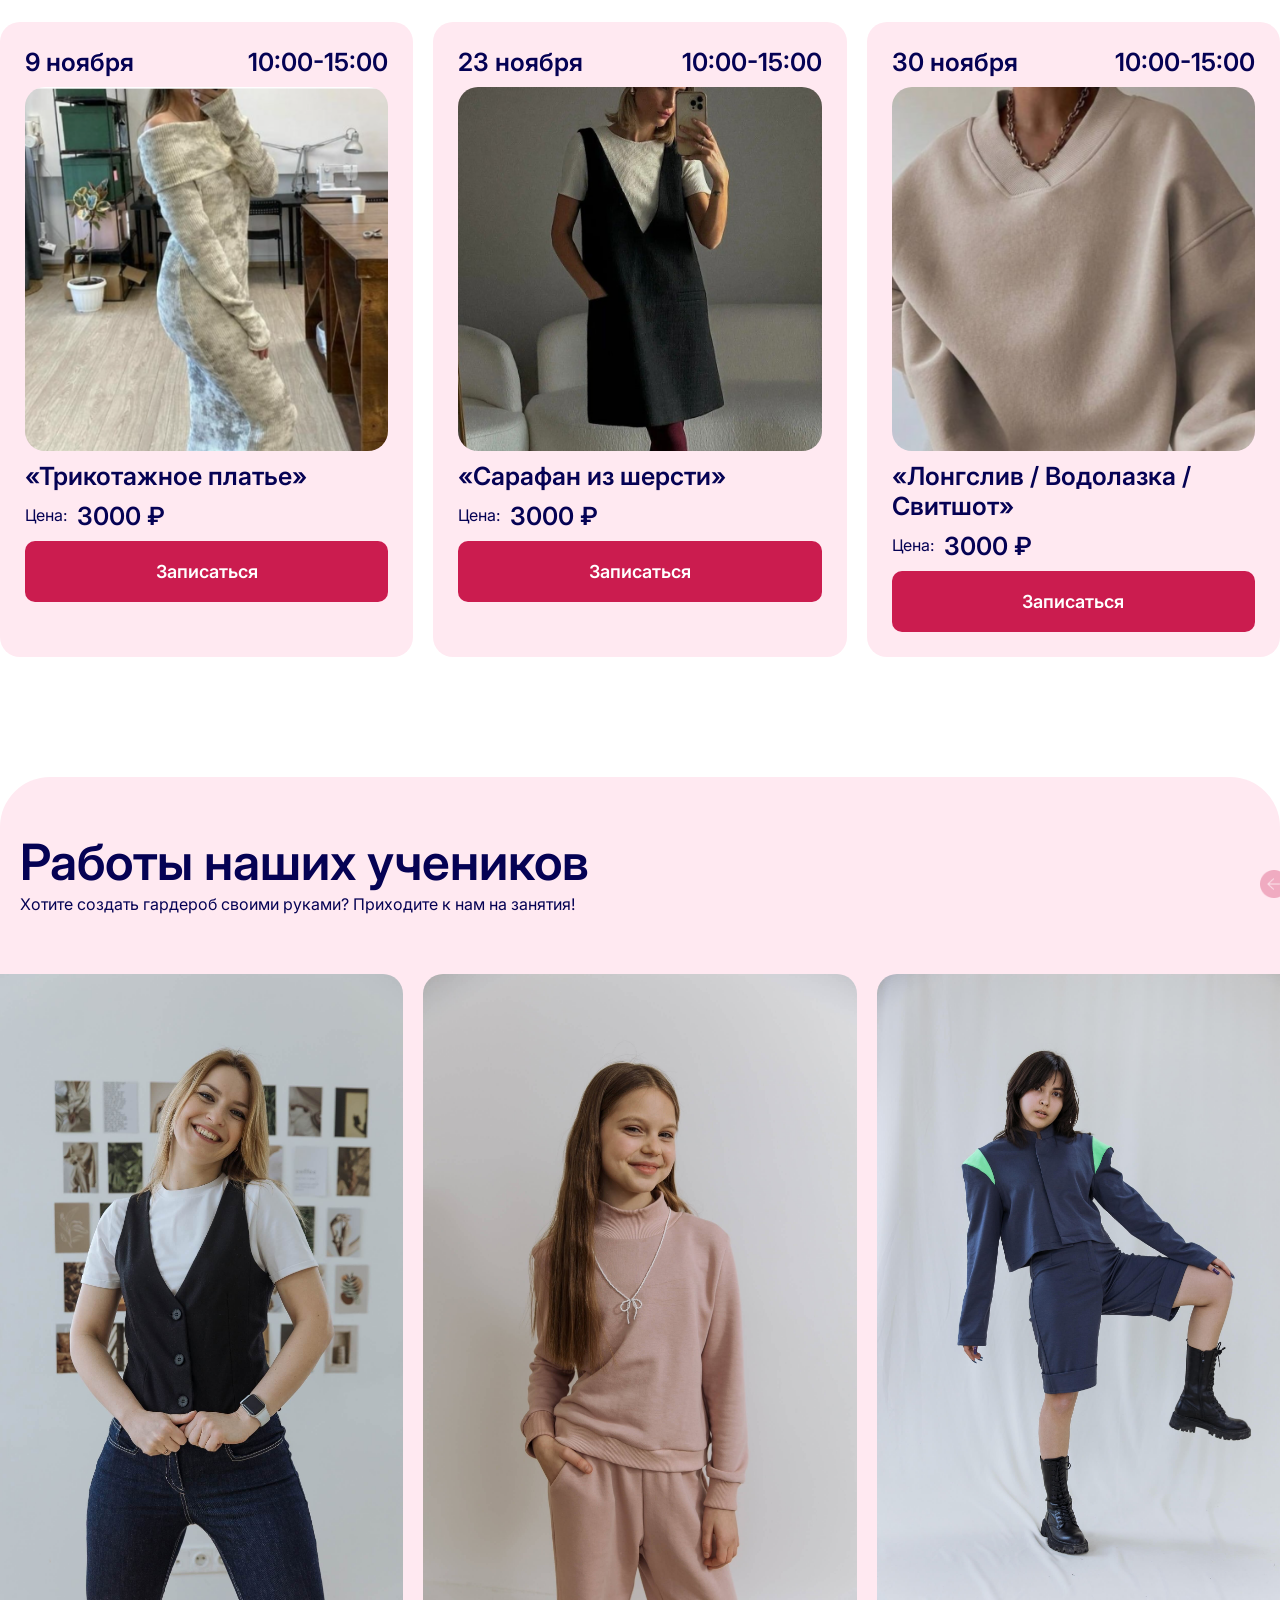
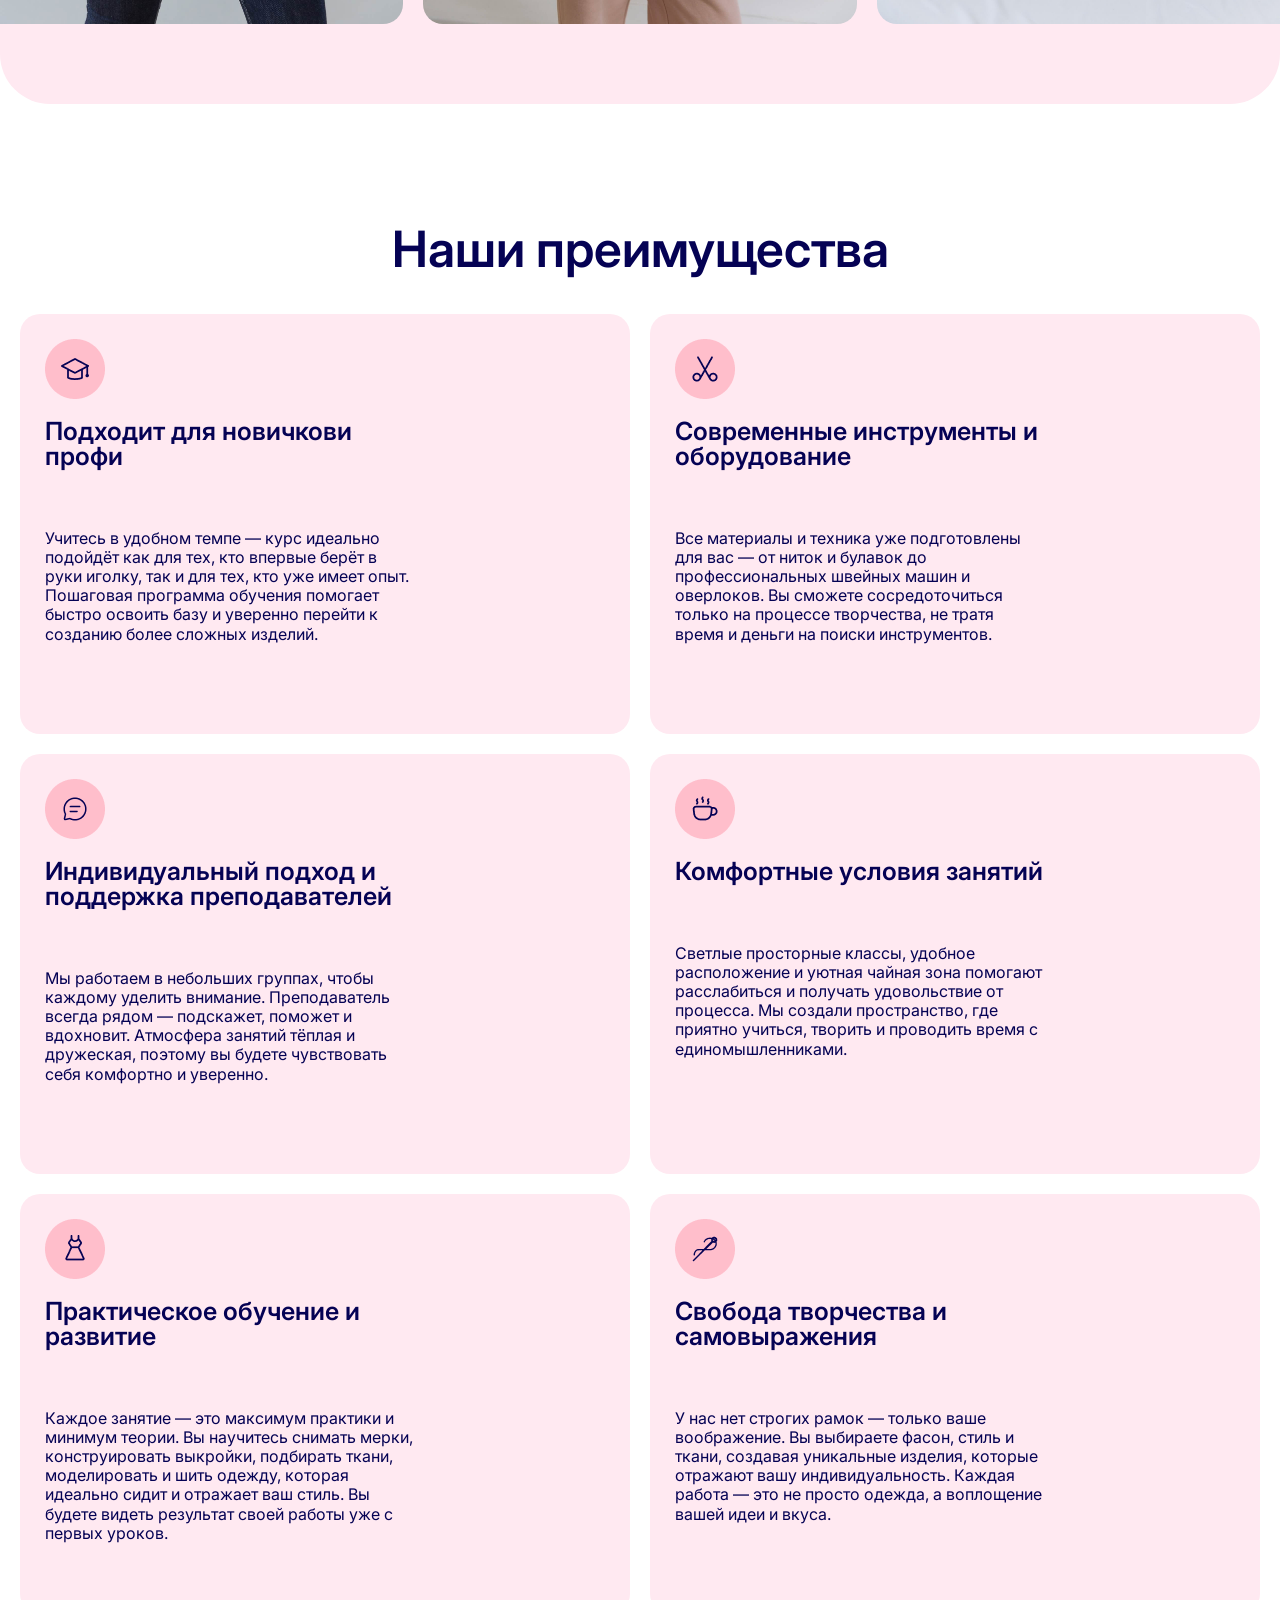
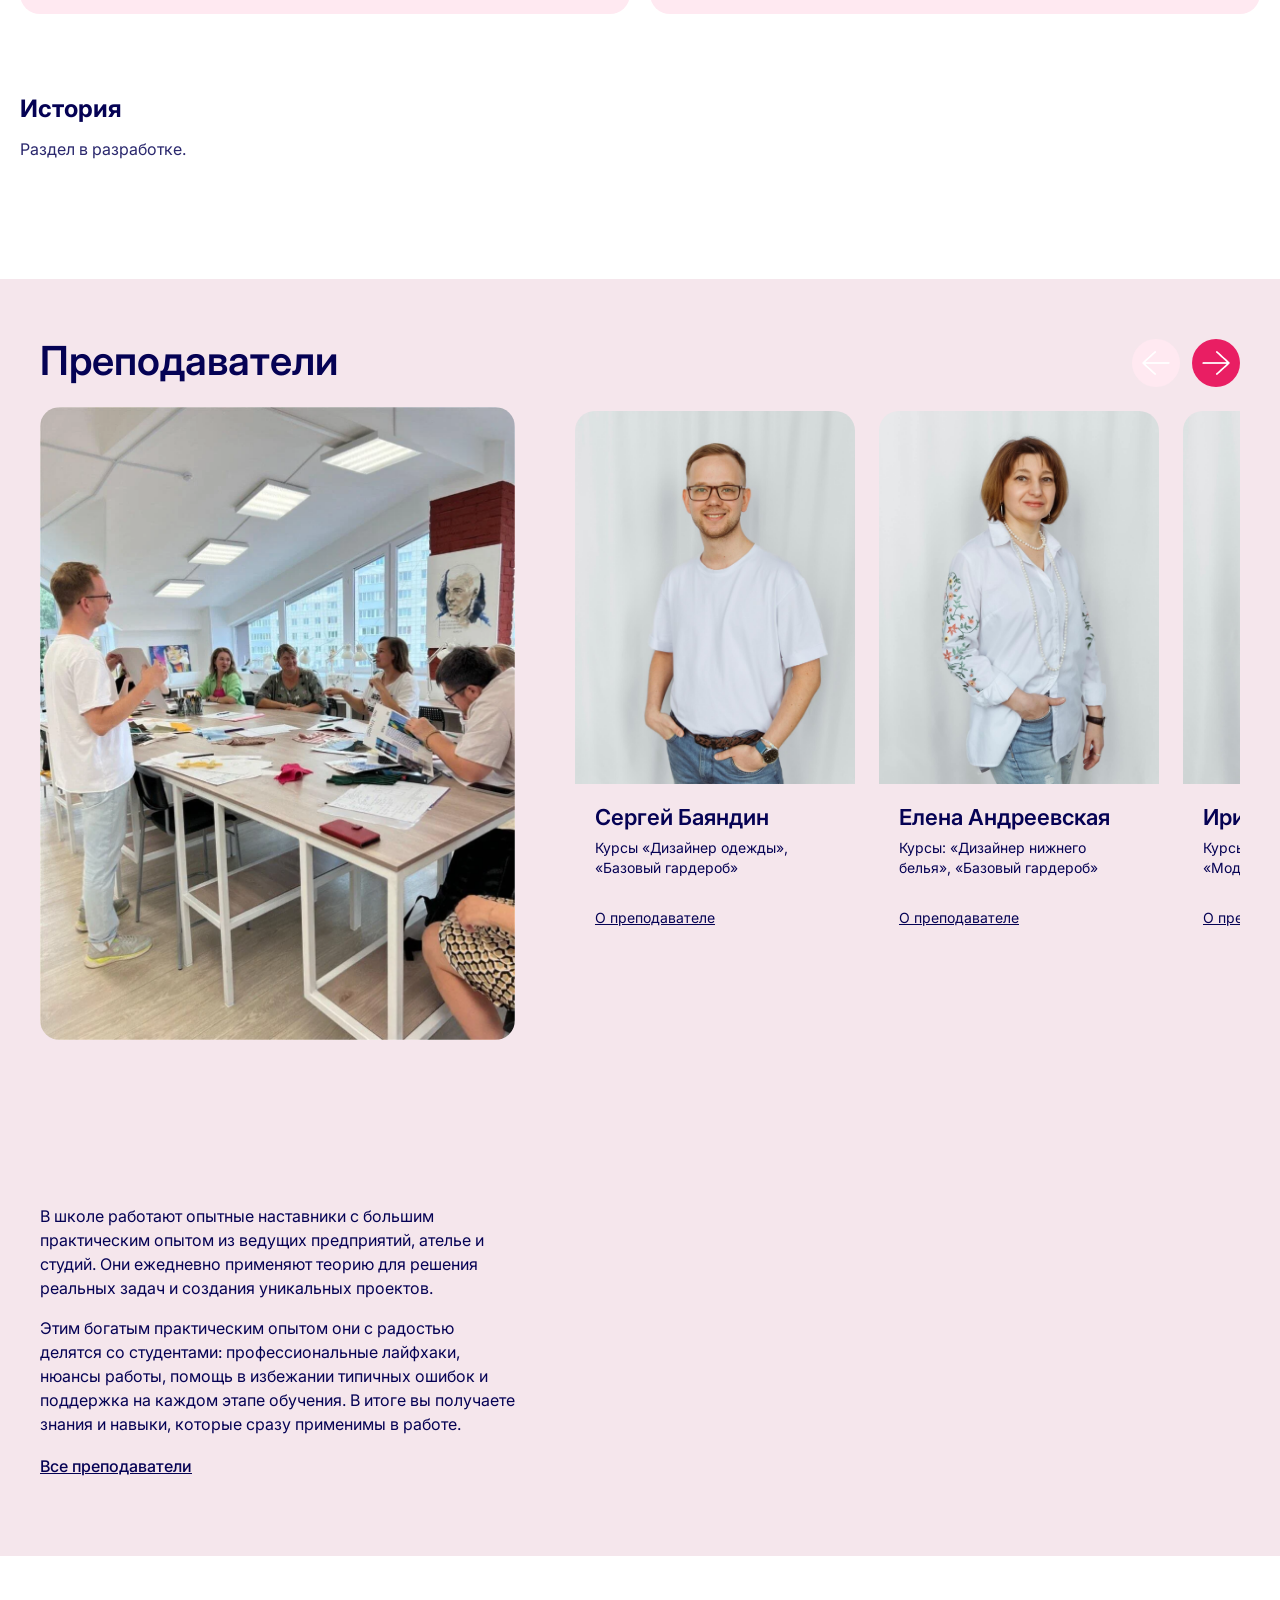
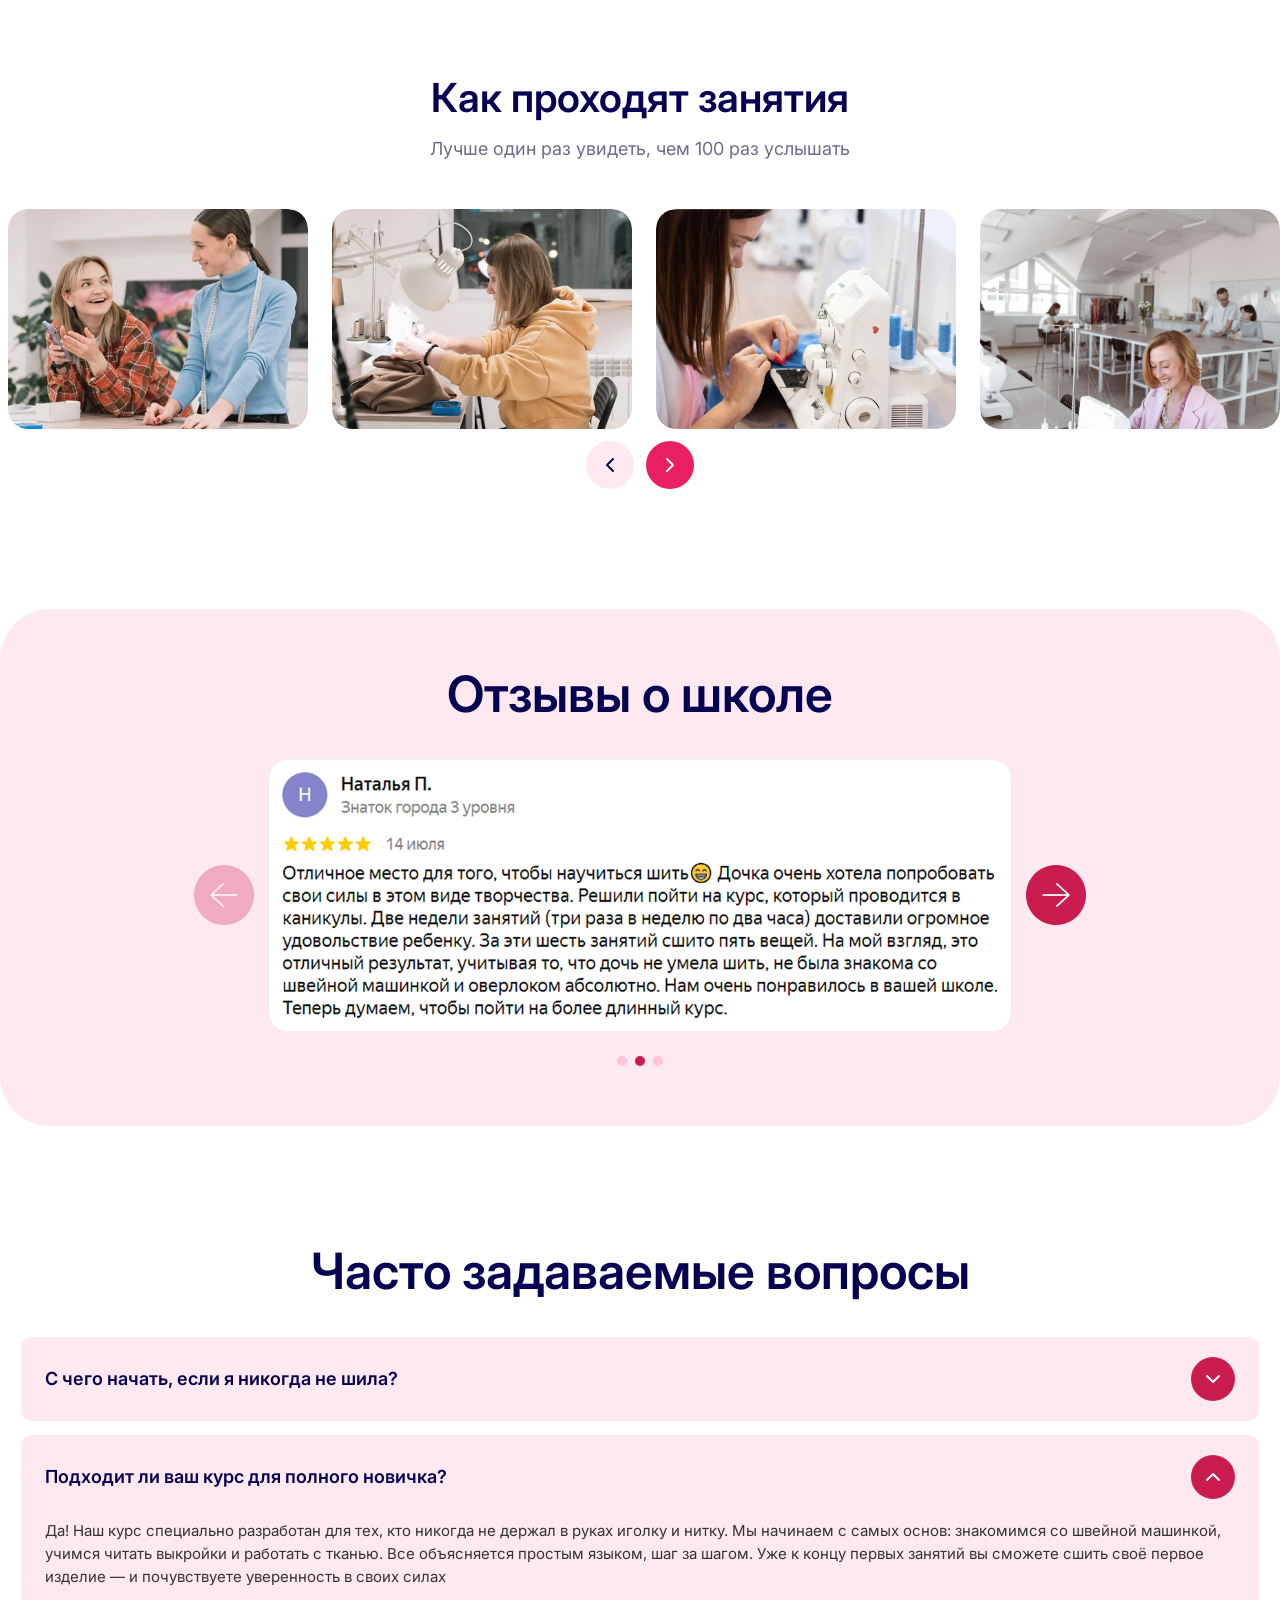
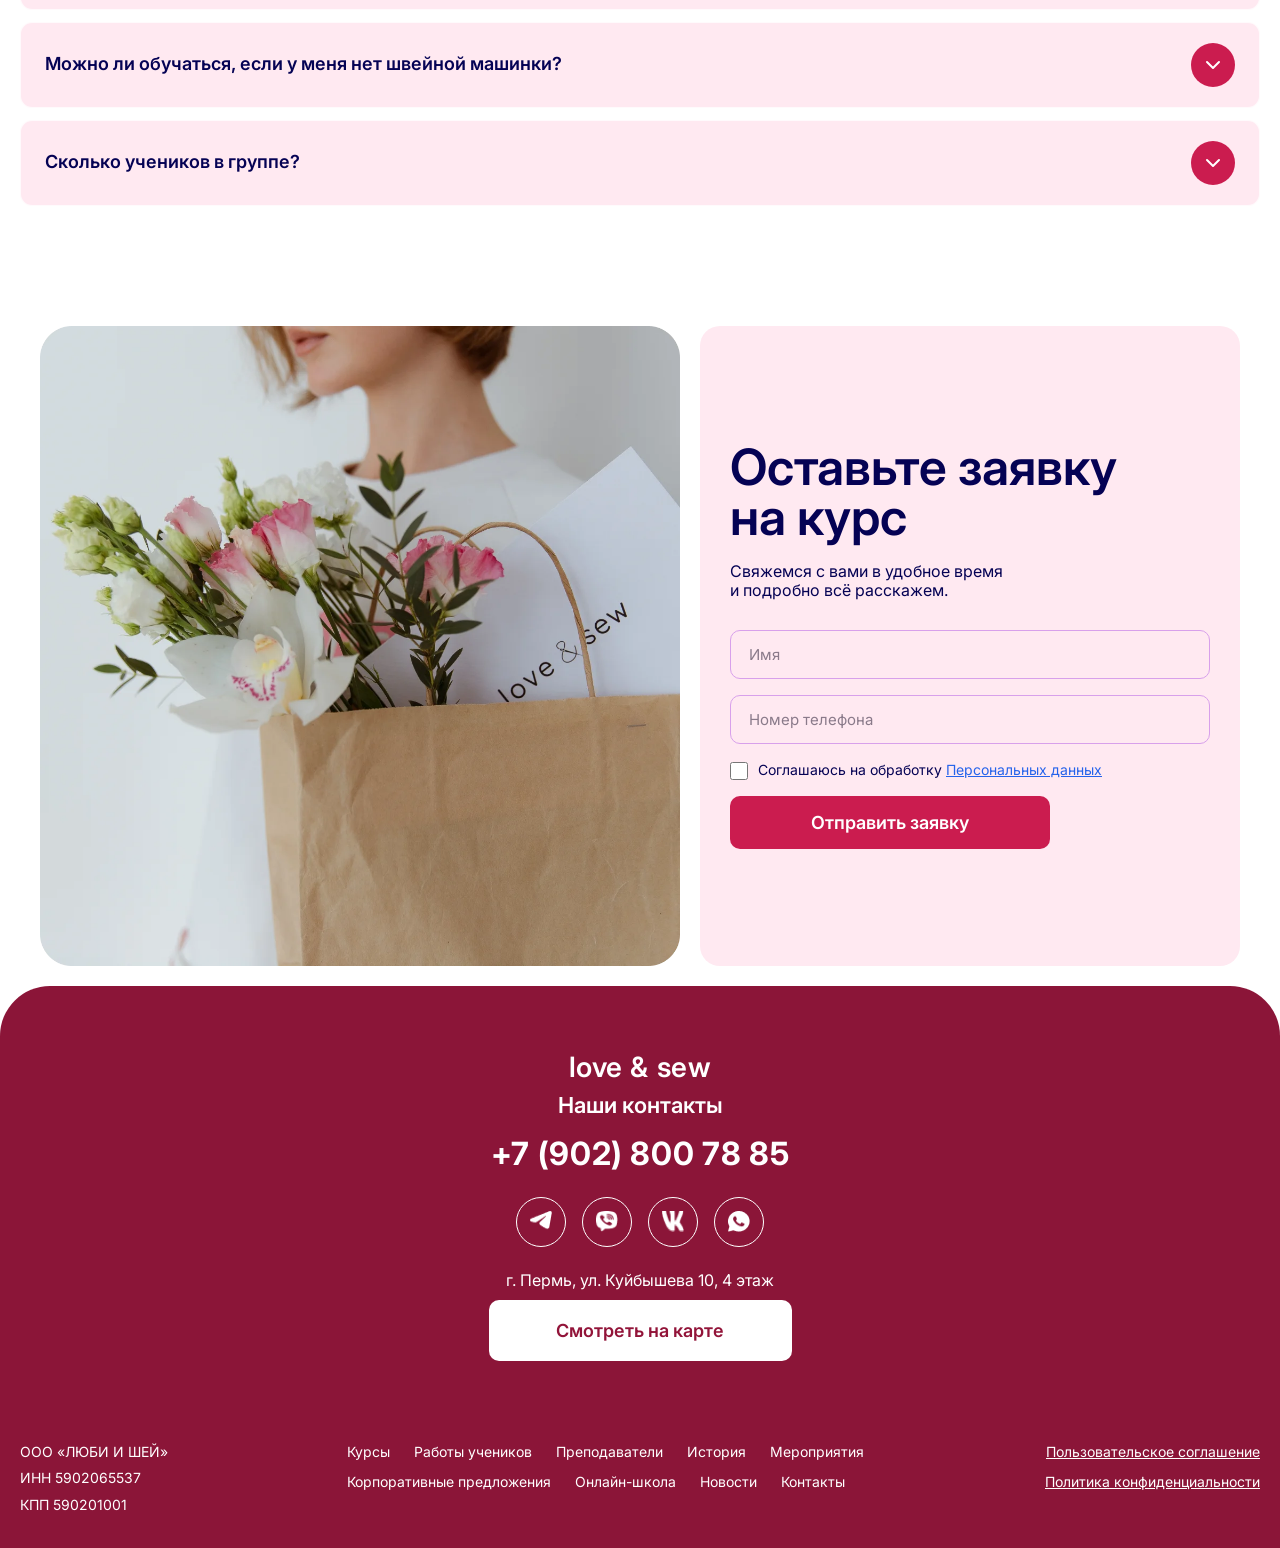
==== commit 230ac3d8: "new pages" ====
--- a/index.html
+++ b/index.html
@@ -11,20 +11,20 @@
 <body>
     <header class="header">
         <div class="header-inner">
-            <div class="logo">
-                <img src="img/Logo.png" alt="Love &amp; Sew logo">
-            </div>
+            <a class="logo" href="index.html" aria-label="На главную">
+                <img src="img/Logo.png" alt="Love &amp; Sew logo" />
+              </a>
 
             <nav class="nav">
-                <a href="#" class="nav-link">Курсы</a>
-                <a href="#" class="nav-link">Работы учеников</a>
-                <a href="#" class="nav-link">История</a>
-                <a href="#" class="nav-link">Преподаватели</a>
-                <a href="#" class="nav-link">Мероприятия</a>
-                <a href="#" class="nav-link">Корпоративные предложения</a>
-                <a href="#" class="nav-link">Онлайн-школа</a>
-                <a href="#" class="nav-link">Новости</a>
-                <a href="#" class="nav-link">Контакты</a>
+                <a href="#courses" class="nav-link">Курсы</a>
+                <a href="#students" class="nav-link">Работы учеников</a>
+                <a href="#history" class="nav-link">История</a>
+                <a href="#teachers" class="nav-link">Преподаватели</a>
+                <a href="#events" class="nav-link">Мероприятия</a>
+                <a href="#corporate" class="nav-link">Корпоративные предложения</a>
+                <a href="#online-school" class="nav-link">Онлайн-школа</a>
+                <a href="#news" class="nav-link">Новости</a>
+                <a href="contacts.html" class="nav-link">Контакты</a>
             </nav>
 
             <div class="header-right">
@@ -48,15 +48,15 @@
     <div class="nav-overlay" aria-hidden="true"></div>
     <div class="nav-panel" aria-hidden="true">
         <nav class="nav-panel-inner">
-            <a href="#" class="nav-panel-link">Курсы</a>
-            <a href="#" class="nav-panel-link">Работы учеников</a>
-            <a href="#" class="nav-panel-link">История</a>
-            <a href="#" class="nav-panel-link">Преподаватели</a>
-            <a href="#" class="nav-panel-link">Мероприятия</a>
-            <a href="#" class="nav-panel-link">Корпоративные предложения</a>
-            <a href="#" class="nav-panel-link">Онлайн-школа</a>
-            <a href="#" class="nav-panel-link">Новости</a>
-            <a href="#" class="nav-panel-link">Контакты</a>
+            <a href="#courses" class="nav-panel-link">Курсы</a>
+            <a href="#students" class="nav-panel-link">Работы учеников</a>
+            <a href="#history" class="nav-panel-link">История</a>
+            <a href="#teachers" class="nav-panel-link">Преподаватели</a>
+            <a href="#events" class="nav-panel-link">Мероприятия</a>
+            <a href="#corporate" class="nav-panel-link">Корпоративные предложения</a>
+            <a href="#online-school" class="nav-panel-link">Онлайн-школа</a>
+            <a href="#news" class="nav-panel-link">Новости</a>
+            <a href="contacts.html" class="nav-panel-link">Контакты</a>
         </nav>
         <div class="nav-panel-footer">
             <div class="nav-panel-phone">+7 (902) 800 78 88</div>
@@ -81,7 +81,7 @@
                 </div>
             </div>
             <div class="right">
-                <img src="img/icons.png" alt="Icons" class="right-image">
+                <img src="img/icons2.png" alt="Icons" class="right-image">
             </div>
         </div>
     </div>
@@ -92,7 +92,7 @@
             </div>
             <div class="dream-middle">
                 <div class="dream-image">
-                    <img src="img/icons.png" alt="Icons" class="dream-right-image">
+                    <img src="img/icons2.png" alt="Icons" class="dream-right-image">
                 </div>
 
                 <div class="dream-bottom">
@@ -494,6 +494,11 @@
         </div>
     </div>
 
+    <section id="history" class="container" style="margin-top: 80px;">
+        <h2 style="margin: 0 0 16px; color: #050254;">История</h2>
+        <p style="margin: 0; color: #050254; opacity: 0.85;">Раздел в разработке.</p>
+    </section>
+
     <section class="teachers" id="teachers">
         <div class="teachers-inner container">
             <div class="teachers-intro">
@@ -505,7 +510,7 @@
                 <p class="teachers-intro-text">Этим богатым практическим опытом они с радостью делятся со студентами:
                     профессиональные лайфхаки, нюансы работы, помощь в избежании типичных ошибок и поддержка на каждом
                     этапе обучения. В итоге вы получаете знания и навыки, которые сразу применимы в работе.</p>
-                <a href="#" class="teachers-intro-link">Все преподаватели</a>
+                <a href="teachers.html" class="teachers-intro-link">Все преподаватели</a>
             </div>
             <div class="teachers-right">
                 <div class="teachers-header">
@@ -525,6 +530,9 @@
             </div>
         </div>
     </section>
+
+    
+
 
     <section class="lessens">
         <div class="lessens-inner">
@@ -669,6 +677,7 @@
         </div>
     </section>
 
+    <div id="contacts"></div>
     <section class="call" id="call">
         <div class="container">
             <div class="call-body">
@@ -714,7 +723,7 @@
                    </div>
                 </div>
                 <p class="footer-address">г. Пермь, ул. Куйбышева 10, 4 этаж</p>
-                <a href="#" class="footer-map-btn">Смотреть на карте</a>
+                <a href="contacts.html" class="footer-map-btn">Смотреть на карте</a>
             </div>
             <div class="footer-bottom">
                 <div class="footer-col footer-company">
@@ -723,15 +732,15 @@
                     <div>КПП 590201001</div>
                 </div>
                 <nav class="footer-col footer-nav">
-                    <a href="#">Курсы</a>
-                    <a href="#">Работы учеников</a>
-                    <a href="#">Преподаватели</a>
-                    <a href="#">История</a>
-                    <a href="#">Мероприятия</a>
-                    <a href="#">Корпоративные предложения</a>
-                    <a href="#">Онлайн-школа</a>
-                    <a href="#">Новости</a>
-                    <a href="#">Контакты</a>
+                    <a href="#courses">Курсы</a>
+                    <a href="#students">Работы учеников</a>
+                    <a href="#teachers">Преподаватели</a>
+                    <a href="#history">История</a>
+                    <a href="#events">Мероприятия</a>
+                    <a href="#corporate">Корпоративные предложения</a>
+                    <a href="#online-school">Онлайн-школа</a>
+                    <a href="#news">Новости</a>
+                    <a href="contacts.html">Контакты</a>
                 </nav>
                 <div class="footer-col footer-legal">
                     <a href="#">Пользовательское соглашение</a>
@@ -743,41 +752,6 @@
 
     <script src="mobile-menu.js"></script>
     <script type="module" src="teachers-index.js"></script>
-    <script>
-        (function () {
-            var wrap = document.querySelector('.lessens-carousel-wrap');
-            var prev = document.querySelector('.lessens-arrow-prev');
-            var next = document.querySelector('.lessens-arrow-next');
-            if (wrap && prev && next) {
-                prev.addEventListener('click', function () { wrap.scrollBy({ left: -320, behavior: 'smooth' }); });
-                next.addEventListener('click', function () { wrap.scrollBy({ left: 320, behavior: 'smooth' }); });
-            }
-        })();
-        (function () {
-            var headers = document.querySelectorAll('.question-header');
-            headers.forEach(function (btn) {
-                btn.addEventListener('click', function () {
-                    var item = btn.closest('.question-item');
-                    var content = document.getElementById(btn.getAttribute('aria-controls'));
-                    var isOpen = item.classList.contains('question-item-open');
-                    document.querySelectorAll('.question-item').forEach(function (other) {
-                        other.classList.remove('question-item-open');
-                        var otherContent = other.querySelector('.question-content');
-                        if (otherContent) {
-                            otherContent.hidden = true;
-                            other.querySelector('.question-header').setAttribute('aria-expanded', 'false');
-                        }
-                    });
-                    if (!isOpen) {
-                        item.classList.add('question-item-open');
-                        if (content) { content.hidden = false; }
-                        btn.setAttribute('aria-expanded', 'true');
-                    }
-                });
-            });
-        })();
-    </script>
-
 </body>
 
 </html>
--- a/style.css
+++ b/style.css
@@ -1610,6 +1610,237 @@
   margin-top: 120px !important;
 }
 
+/* Teachers page (all teachers) */
+.teachers-page {
+  width: 100%;
+}
+
+.teachers-page-hero {
+  padding: 48px 0 20px;
+}
+
+.teachers-page-hero-inner {
+  display: flex;
+  align-items: baseline;
+  justify-content: space-between;
+  gap: 16px;
+  flex-wrap: wrap;
+}
+
+.teachers-page-title {
+  margin: 0;
+  color: #050254;
+  font-family: Inter, sans-serif;
+  font-size: clamp(28px, 4vw, 44px);
+  font-weight: 600;
+  line-height: 1.1;
+}
+
+.teachers-page-back {
+  color: #050254;
+  text-decoration: underline;
+  font-size: 14px;
+}
+
+.teachers-page-list {
+  padding: 20px 0 70px;
+}
+
+.teachers-page-grid {
+  display: grid;
+  grid-template-columns: repeat(4, minmax(0, 1fr));
+  gap: 28px 24px;
+  align-items: start;
+}
+
+.teachers-item--grid {
+  flex: initial;
+}
+
+@media (max-width: 1024px) {
+  .teachers-page-grid {
+    grid-template-columns: repeat(3, minmax(0, 1fr));
+  }
+}
+
+@media (max-width: 768px) {
+  .teachers-page-hero {
+    padding: 32px 0 12px;
+  }
+  .teachers-page-list {
+    padding: 12px 0 56px;
+  }
+  .teachers-page-grid {
+    grid-template-columns: repeat(2, minmax(0, 1fr));
+    gap: 20px 16px;
+  }
+}
+
+@media (max-width: 360px) {
+  .teachers-page-grid {
+    grid-template-columns: 1fr;
+  }
+}
+
+/* Contacts page */
+.contacts-page {
+  width: 100%;
+}
+
+.contacts-section {
+  padding: 48px 0 80px;
+  min-height: calc(100vh - 120px);
+  display: flex;
+  align-items: center;
+}
+
+.contacts-section > .container {
+  width: 100%;
+}
+
+.contacts-layout {
+  display: grid;
+  grid-template-columns: 1fr 1.35fr;
+  gap: 24px;
+  align-items: stretch;
+}
+
+.contacts-card {
+  position: relative;
+  overflow: hidden;
+  background: #ffe9f1;
+  border-radius: 26px;
+  padding: 44px 40px;
+  box-sizing: border-box;
+  min-height: 520px;
+  display: flex;
+  flex-direction: column;
+  align-content: center;
+  justify-content: center;
+  text-align: center;
+  align-items: center;
+}
+
+.contacts-title {
+  margin: 0 0 28px;
+  color: #050254;
+  font-family: Inter, sans-serif;
+  font-size: clamp(28px, 4vw, 44px);
+  font-weight: 600;
+  line-height: 1.1;
+}
+
+.contacts-lines {
+  display: grid;
+  gap: 10px;
+  margin-bottom: 26px;
+}
+
+.adress {
+  margin: 60px auto !important;
+}
+
+.contacts-line {
+  margin: 0 auto;
+  color: #050254;
+  font-family: Inter, sans-serif;
+  font-size: 15px;
+  font-weight: 600;
+  text-decoration: none;
+}
+
+.contacts-line:hover {
+  text-decoration: underline;
+}
+
+.contacts-line--muted {
+  font-weight: 500;
+  opacity: 0.9;
+}
+
+.contacts-social {
+  display: flex;
+  gap: 10px;
+ 
+}
+
+.contacts-social-btn {
+  width: 36px;
+  height: 36px;
+  border-radius: 999px;
+  border: 1px solid rgba(5, 2, 84, 0.18);
+  display: inline-flex;
+  align-items: center;
+  justify-content: center;
+  background: transparent;
+  box-sizing: border-box;
+}
+
+.contacts-social-btn img {
+  width: 18px;
+  height: 18px;
+  object-fit: contain;
+}
+
+.contacts-watermark {
+  position: absolute;
+  left: 22px;
+  bottom: 14px;
+  font-family: Inter, sans-serif;
+  font-size: clamp(44px, 7vw, 78px);
+  letter-spacing: 0.12em;
+  text-transform: lowercase;
+  color: rgba(233, 30, 99, 0.12);
+  line-height: 1;
+  white-space: nowrap;
+  pointer-events: none;
+  user-select: none;
+}
+
+.contacts-map {
+  border-radius: 26px;
+  overflow: hidden;
+  background: #f5f5f5;
+  min-height: 520px;
+}
+
+.contacts-map-embed {
+  width: 100%;
+  height: 100%;
+  min-height: 520px;
+  border: 0;
+  filter: grayscale(1) contrast(1.05);
+}
+
+@media (max-width: 1024px) {
+  .contacts-layout {
+    grid-template-columns: 1fr;
+  }
+  .contacts-card,
+  .contacts-map,
+  .contacts-map-embed {
+    min-height: 420px;
+  }
+}
+
+@media (max-width: 480px) {
+  .contacts-section {
+    padding: 32px 0 60px;
+  }
+  .contacts-card {
+    padding: 28px 18px;
+    border-radius: 20px;
+    min-height: 0;
+  }
+  .contacts-map {
+    border-radius: 20px;
+    min-height: 320px;
+  }
+  .contacts-map-embed {
+    min-height: 320px;
+  }
+}
+
 .teachers-inner {
   display: grid;
   grid-template-columns: 1fr 1.4fr;
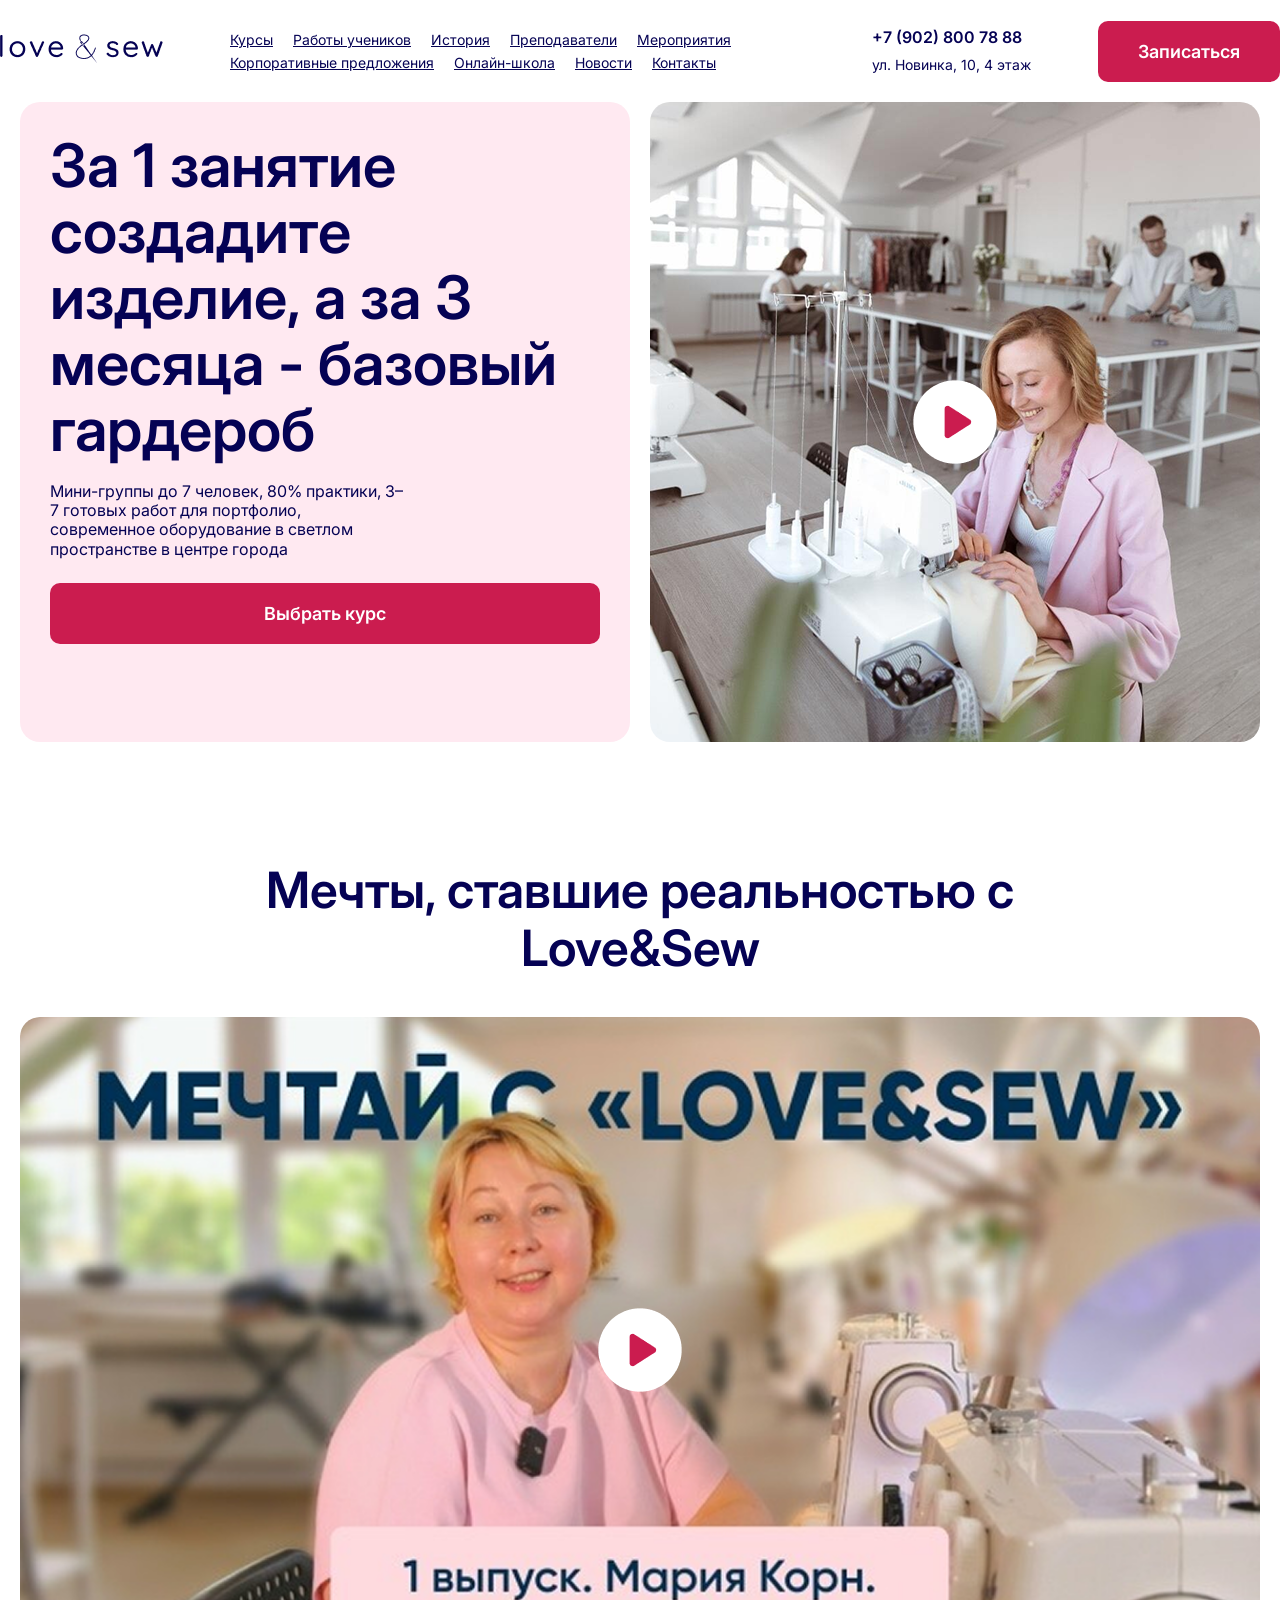
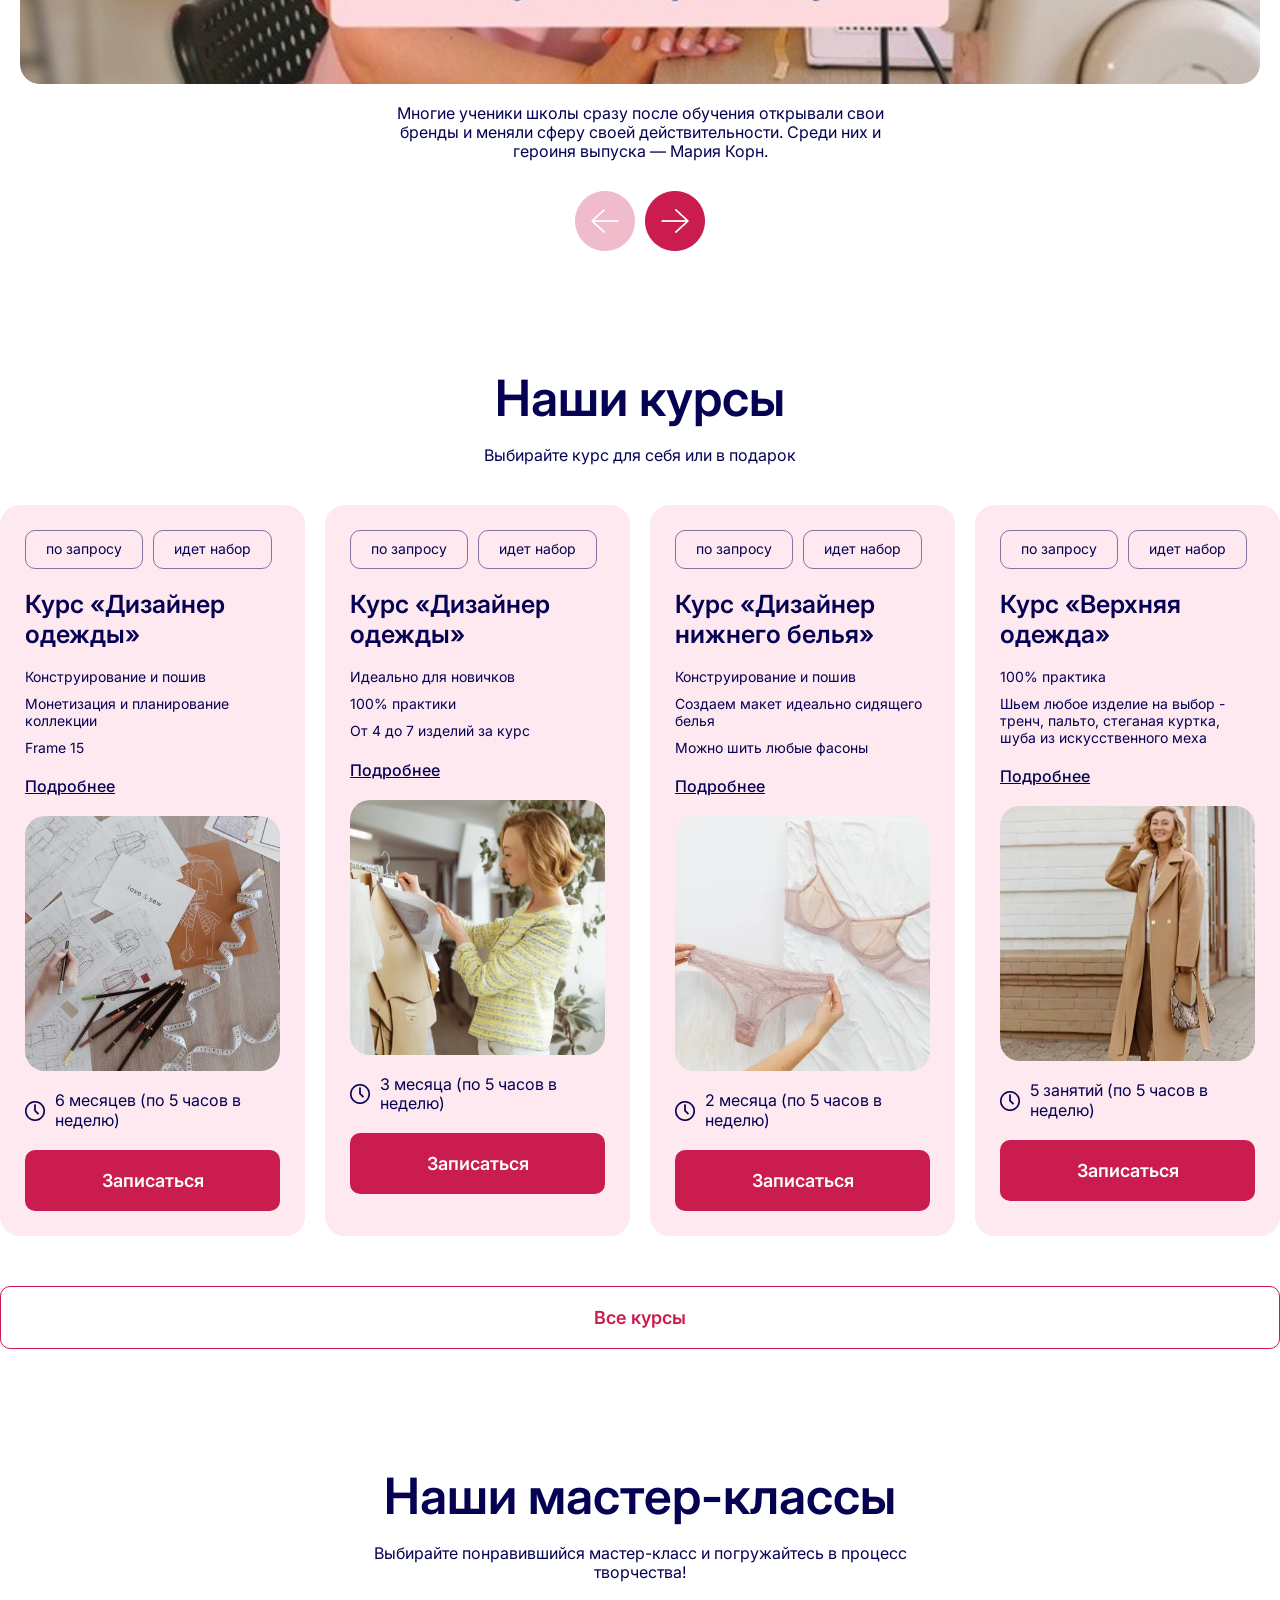
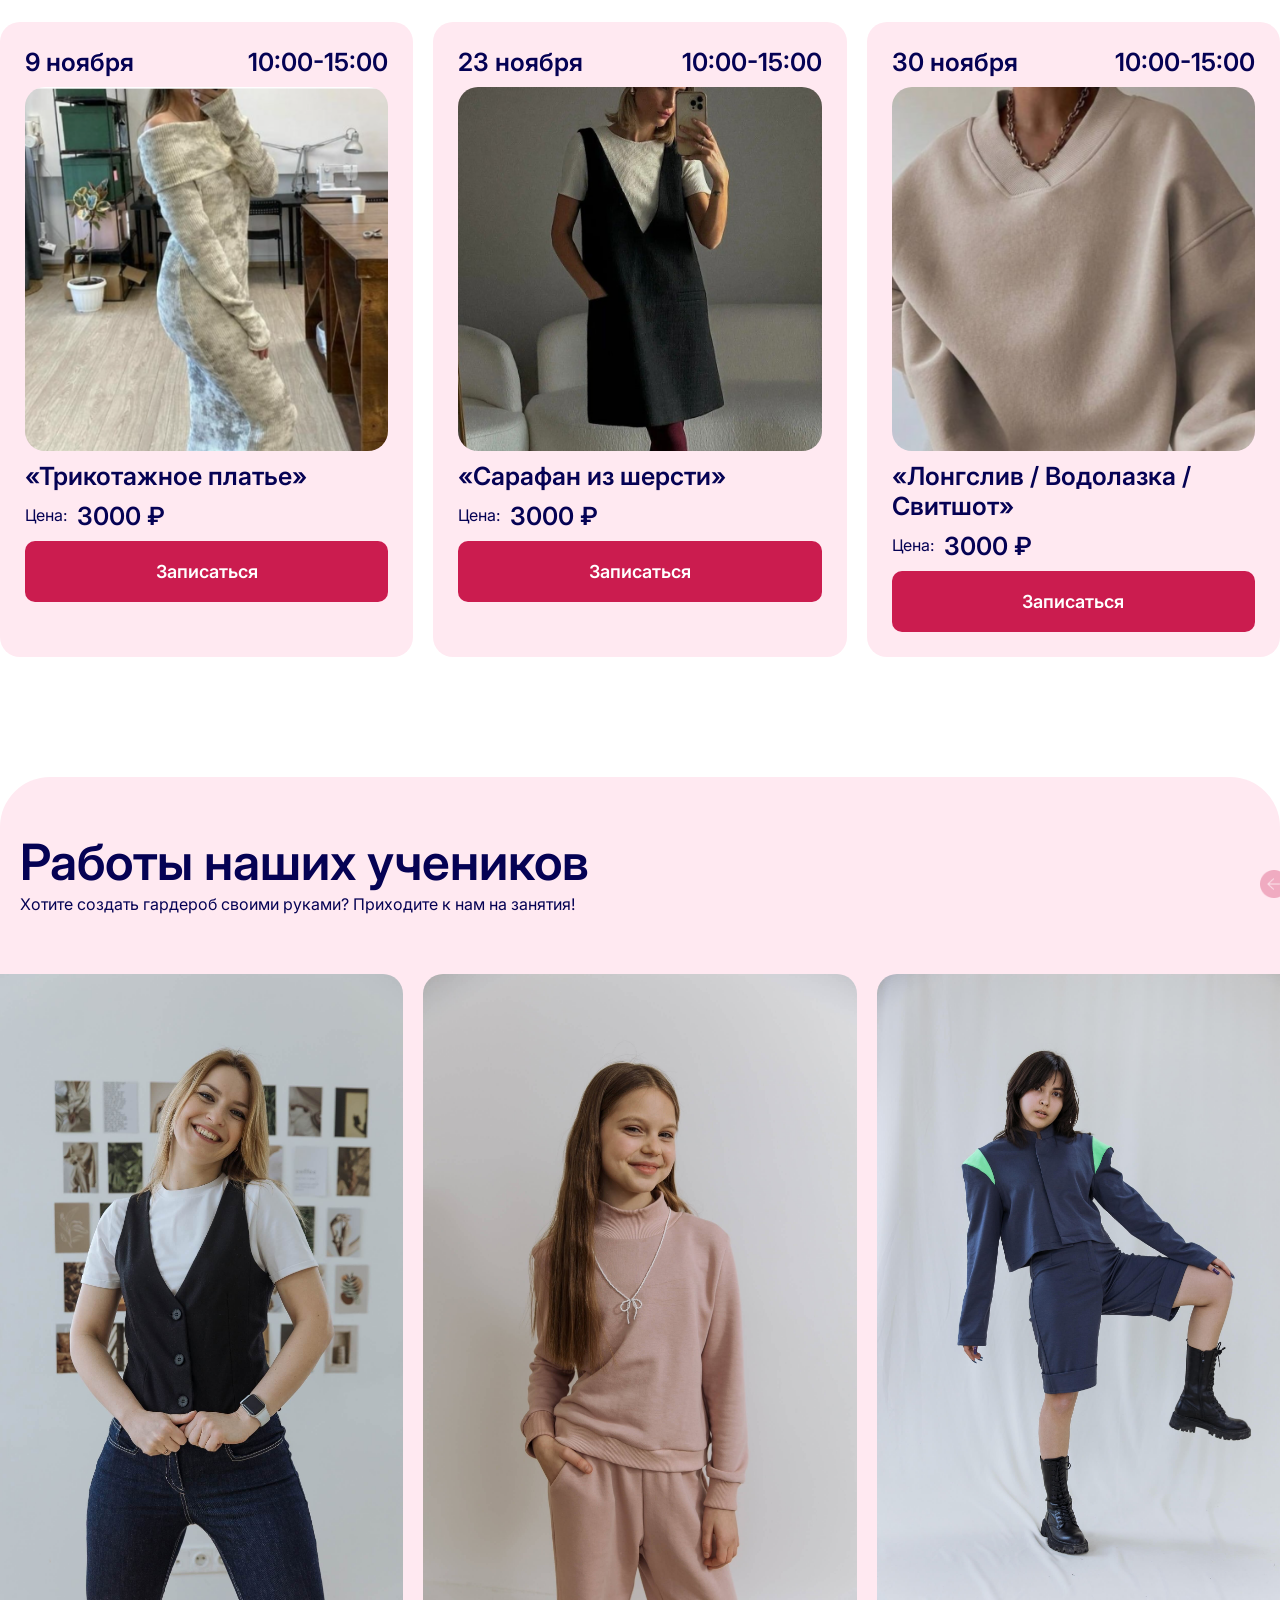
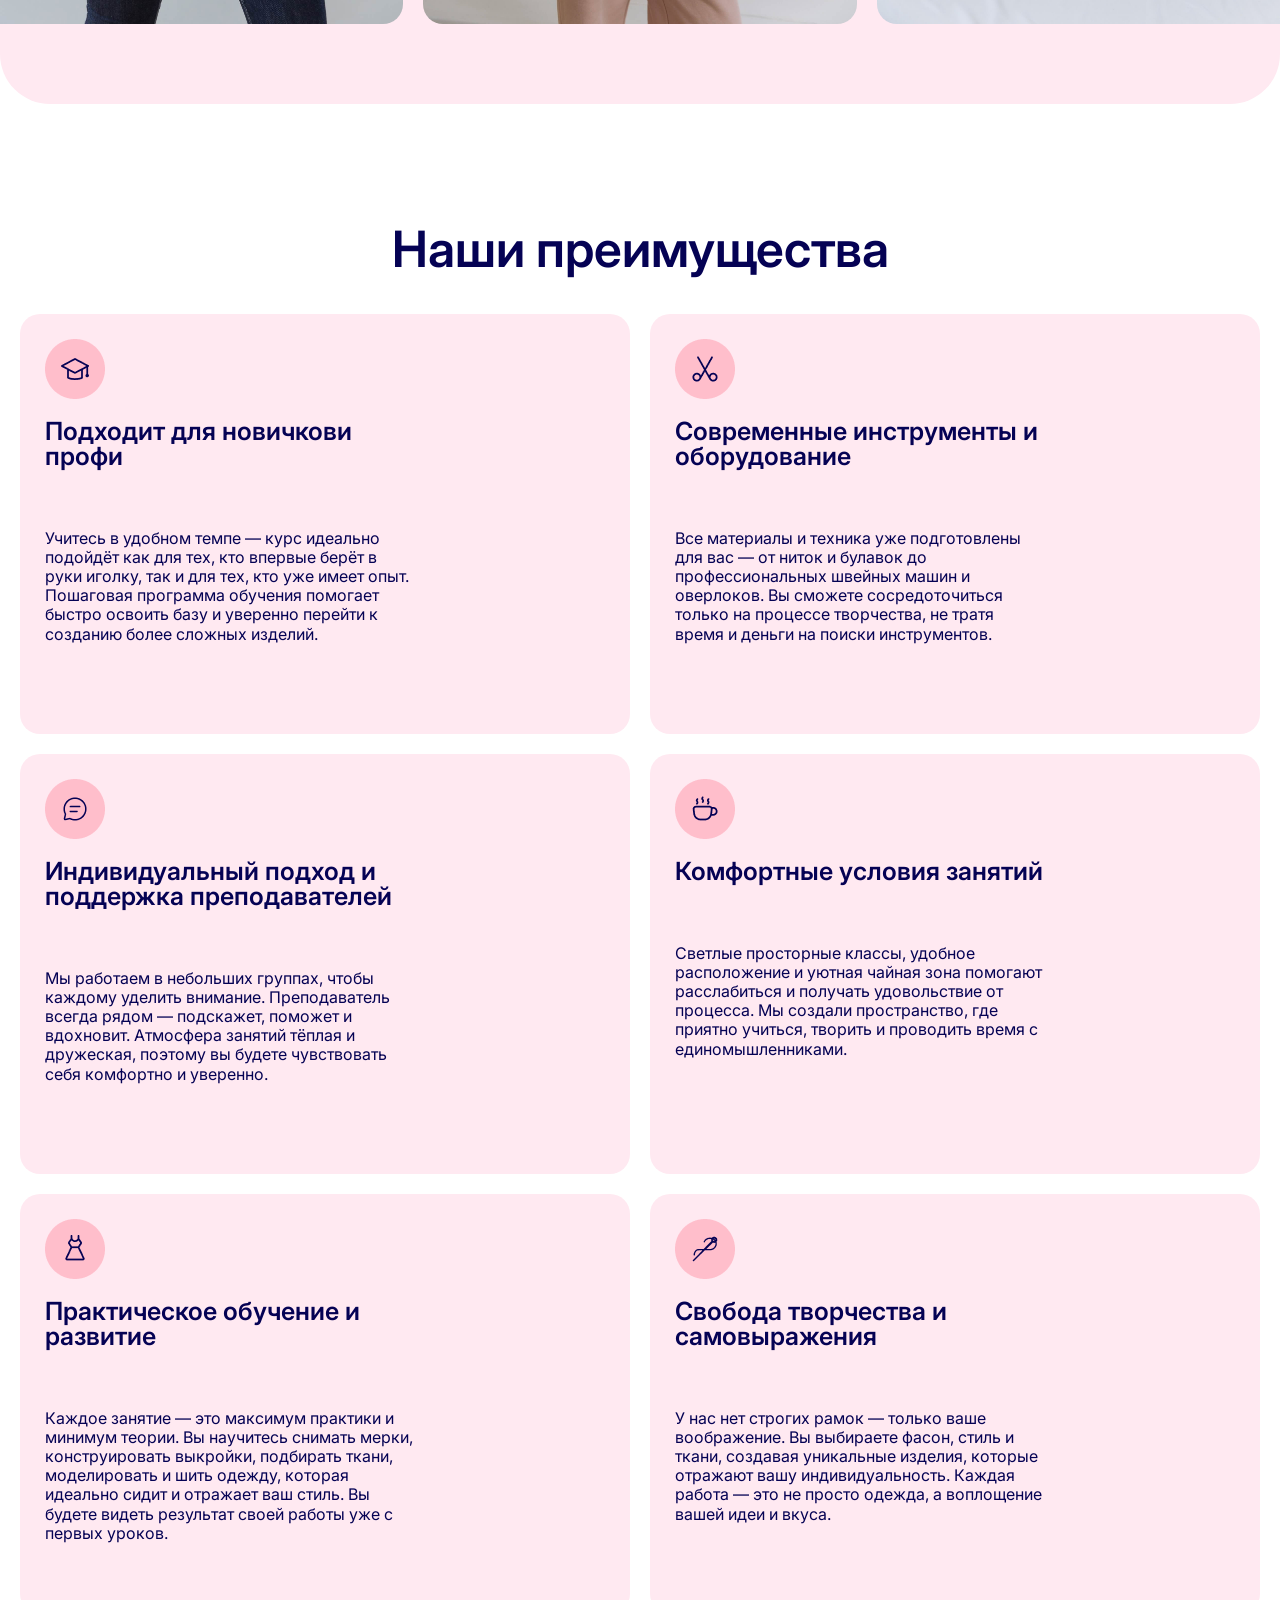
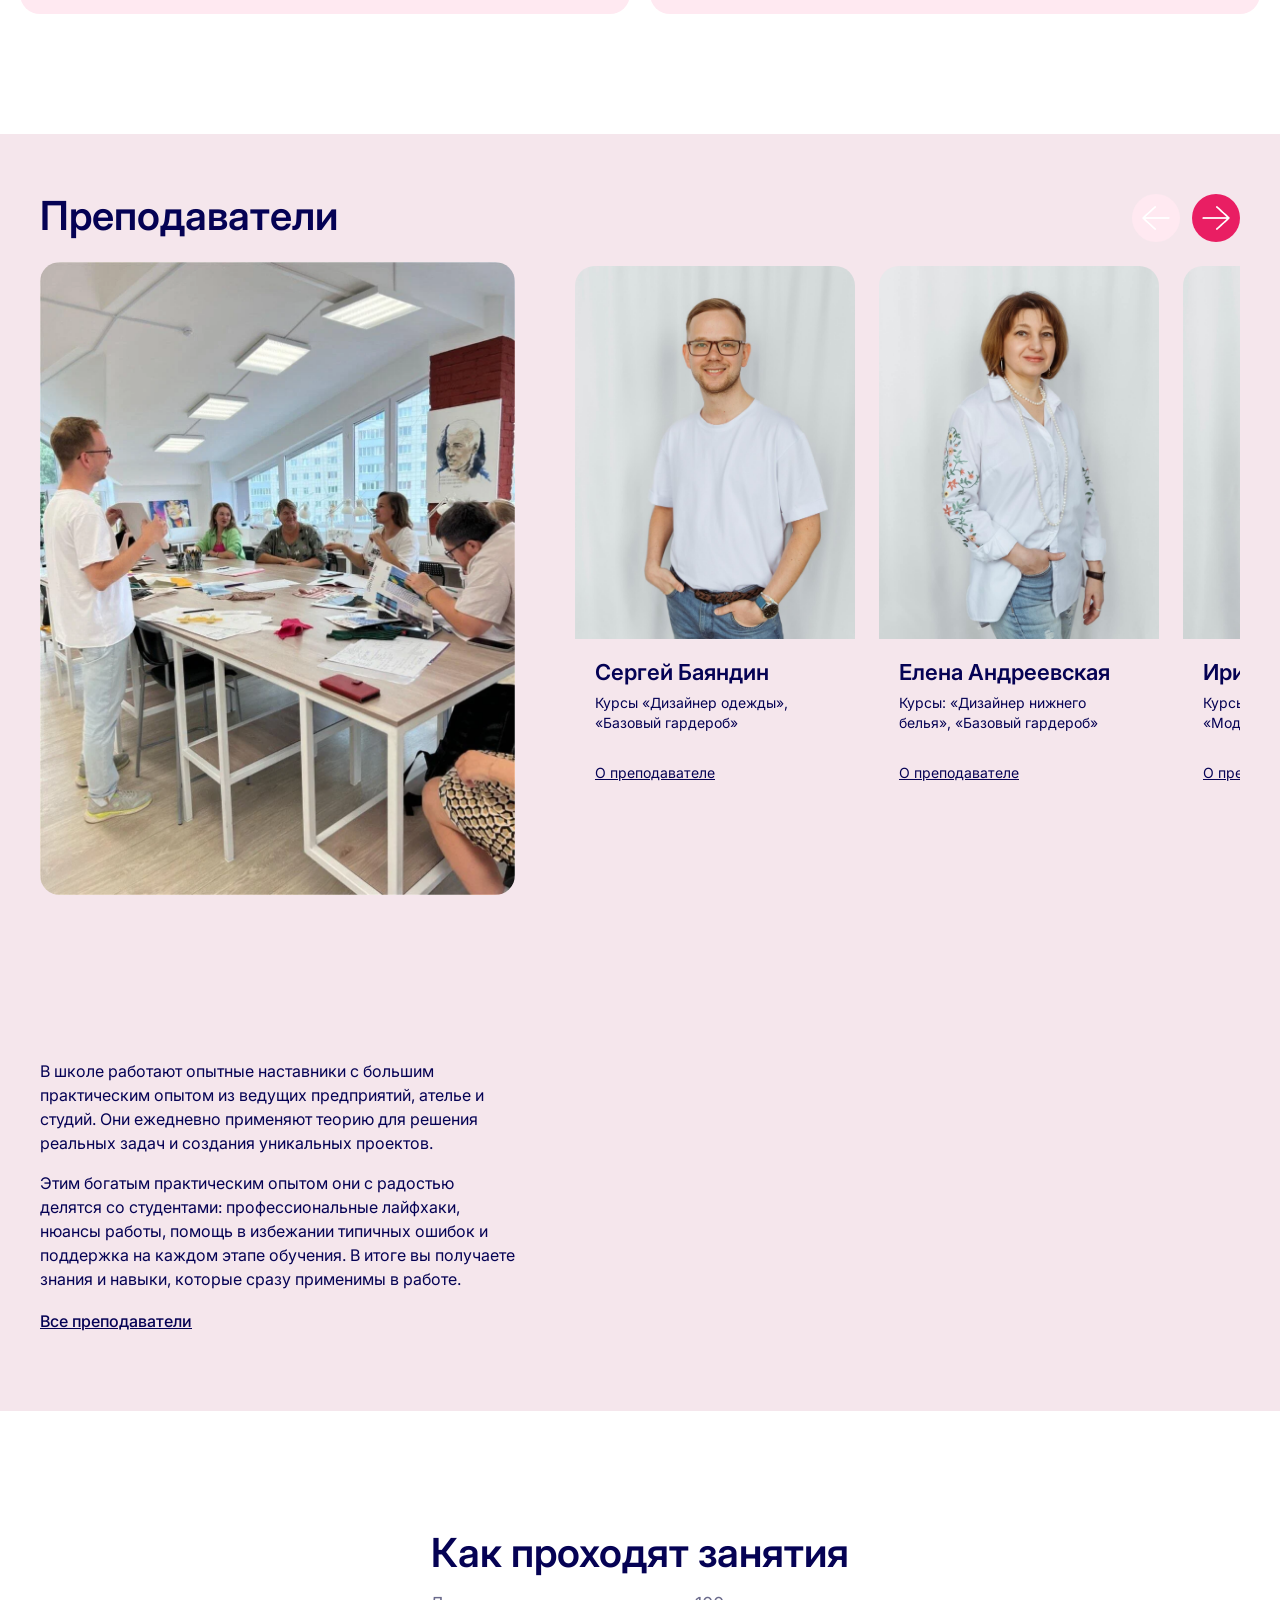
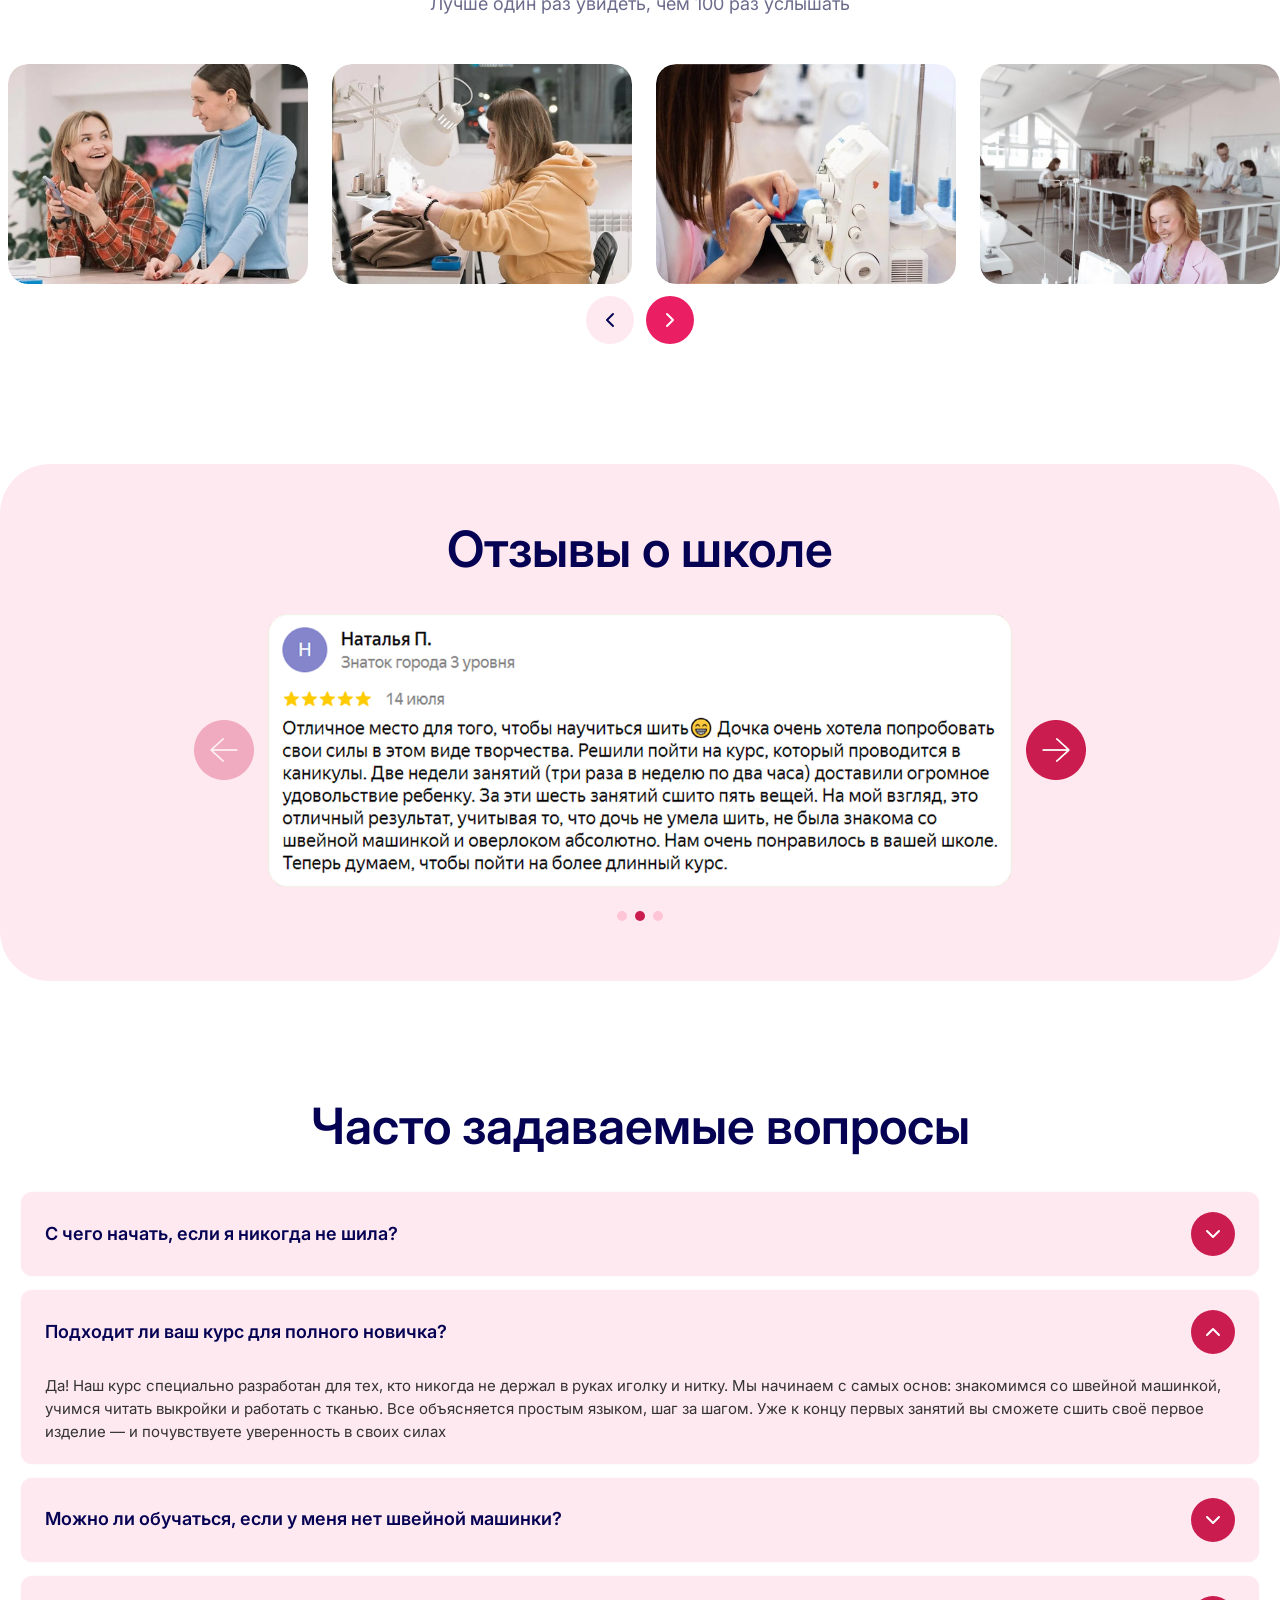
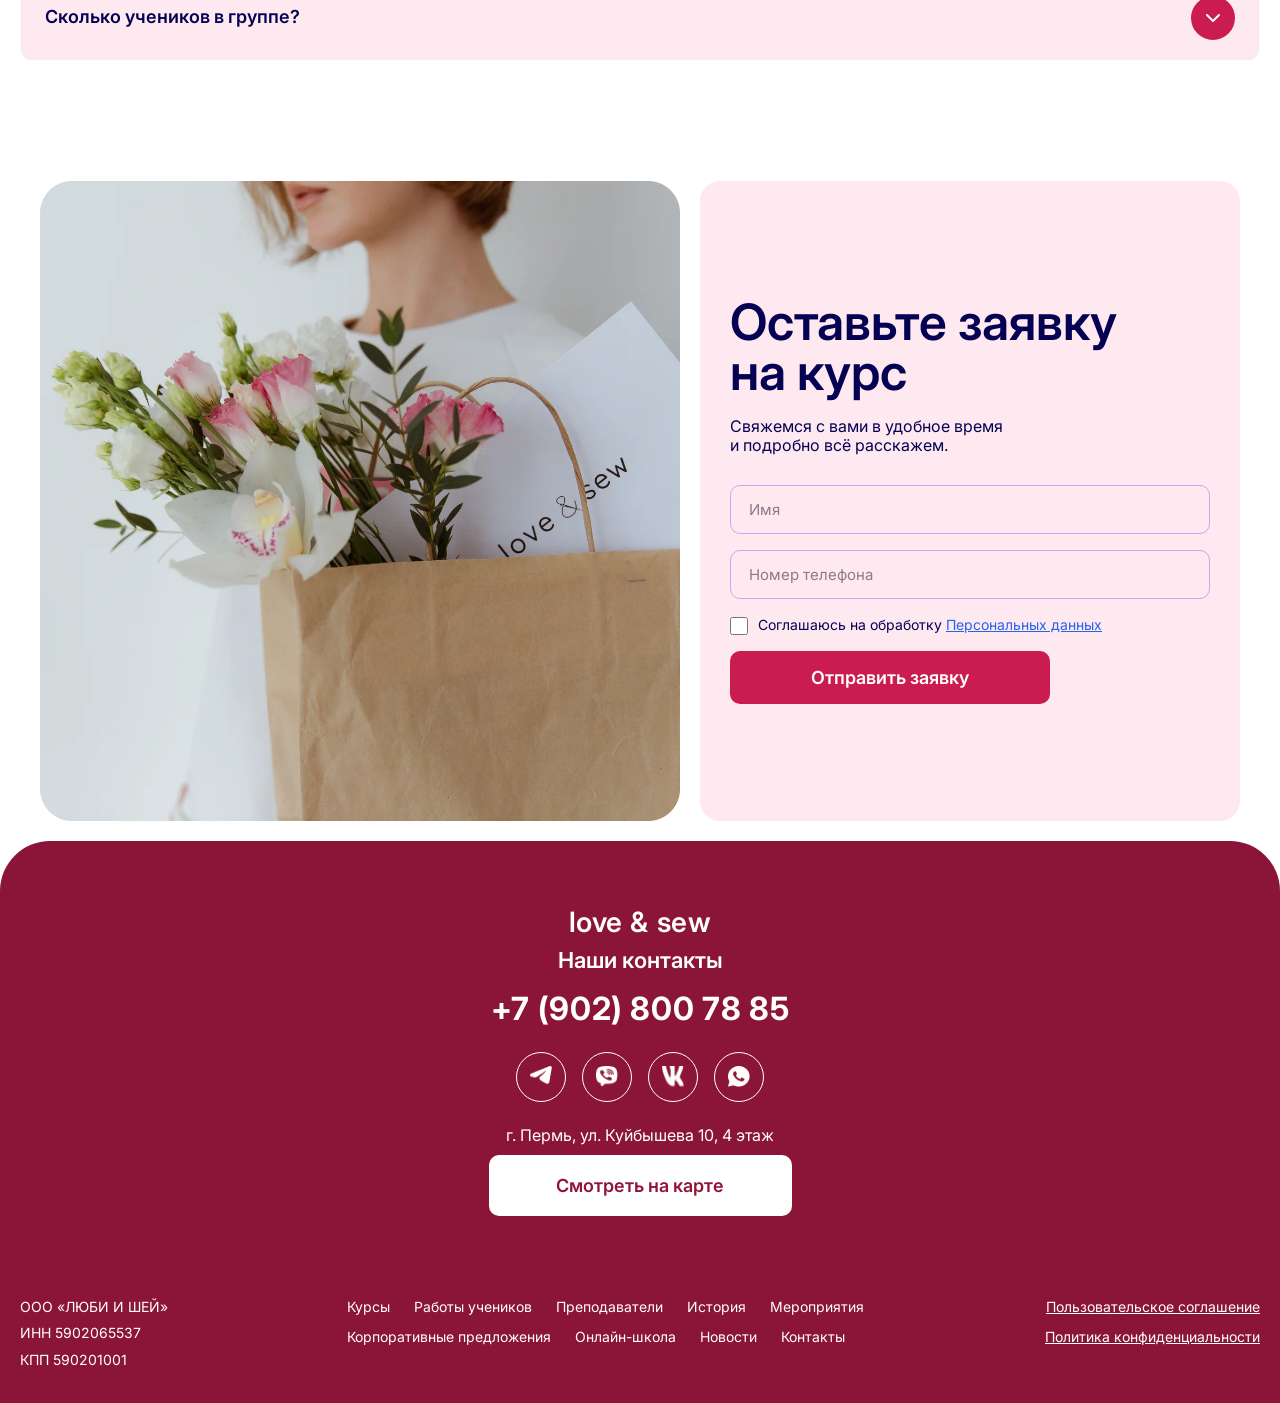
==== commit 6e5bc16c: "new pages" ====
--- a/index.html
+++ b/index.html
@@ -317,9 +317,9 @@
                     </div>
                 </div>
             </div>
-            <button type="button" class="card-link courses-toggle" aria-expanded="false">
+            <a class="card-link" href="courses.html">
                 <p>Все курсы</p>
-            </button>
+            </a>
         </div>
     </div>
 
@@ -494,10 +494,7 @@
         </div>
     </div>
 
-    <section id="history" class="container" style="margin-top: 80px;">
-        <h2 style="margin: 0 0 16px; color: #050254;">История</h2>
-        <p style="margin: 0; color: #050254; opacity: 0.85;">Раздел в разработке.</p>
-    </section>
+  
 
     <section class="teachers" id="teachers">
         <div class="teachers-inner container">
--- a/style.css
+++ b/style.css
@@ -950,6 +950,7 @@
   box-sizing: border-box;
   cursor: pointer;
   background: transparent;
+  text-decoration: none;
 }
 
 .card-link p {
@@ -1625,6 +1626,7 @@
   justify-content: space-between;
   gap: 16px;
   flex-wrap: wrap;
+  text-align: center;
 }
 
 .teachers-page-title {
@@ -1633,6 +1635,8 @@
   font-family: Inter, sans-serif;
   font-size: clamp(28px, 4vw, 44px);
   font-weight: 600;
+  text-align: center;
+  margin: 0 auto;
   line-height: 1.1;
 }
 
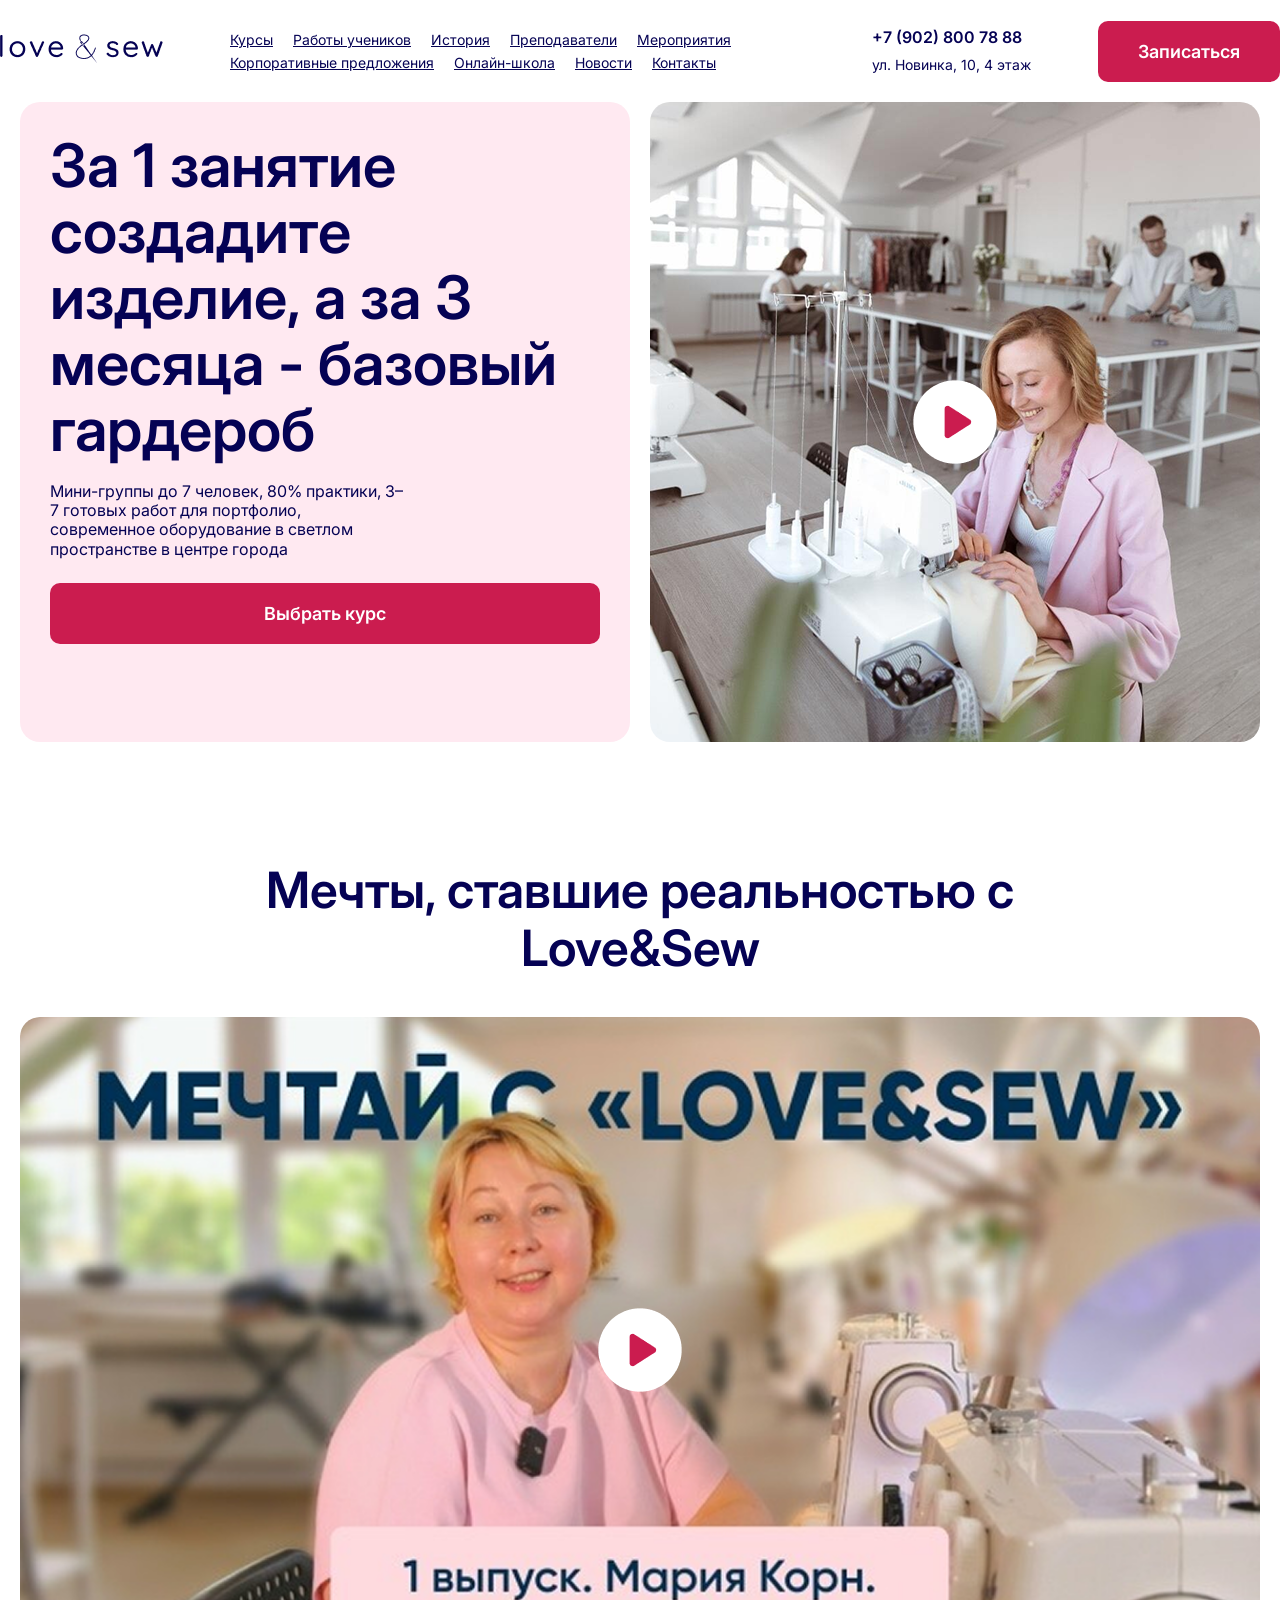
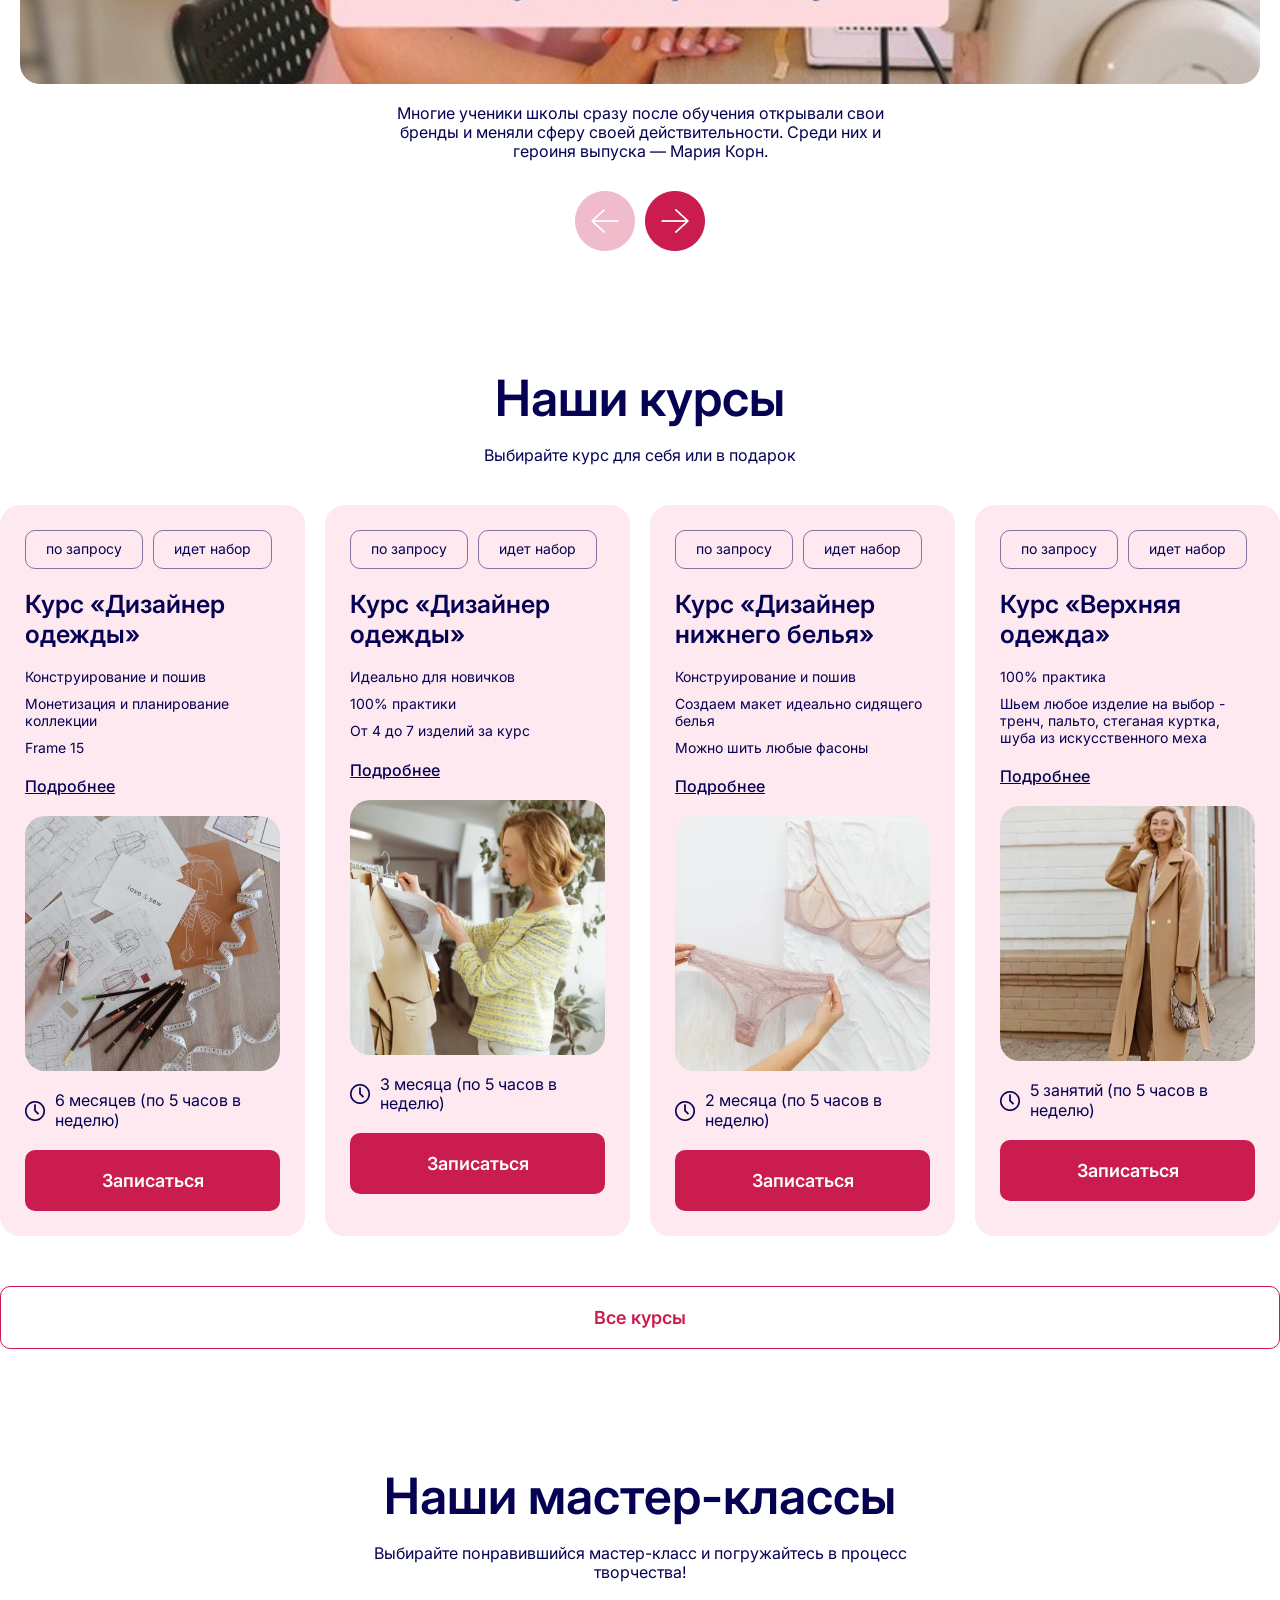
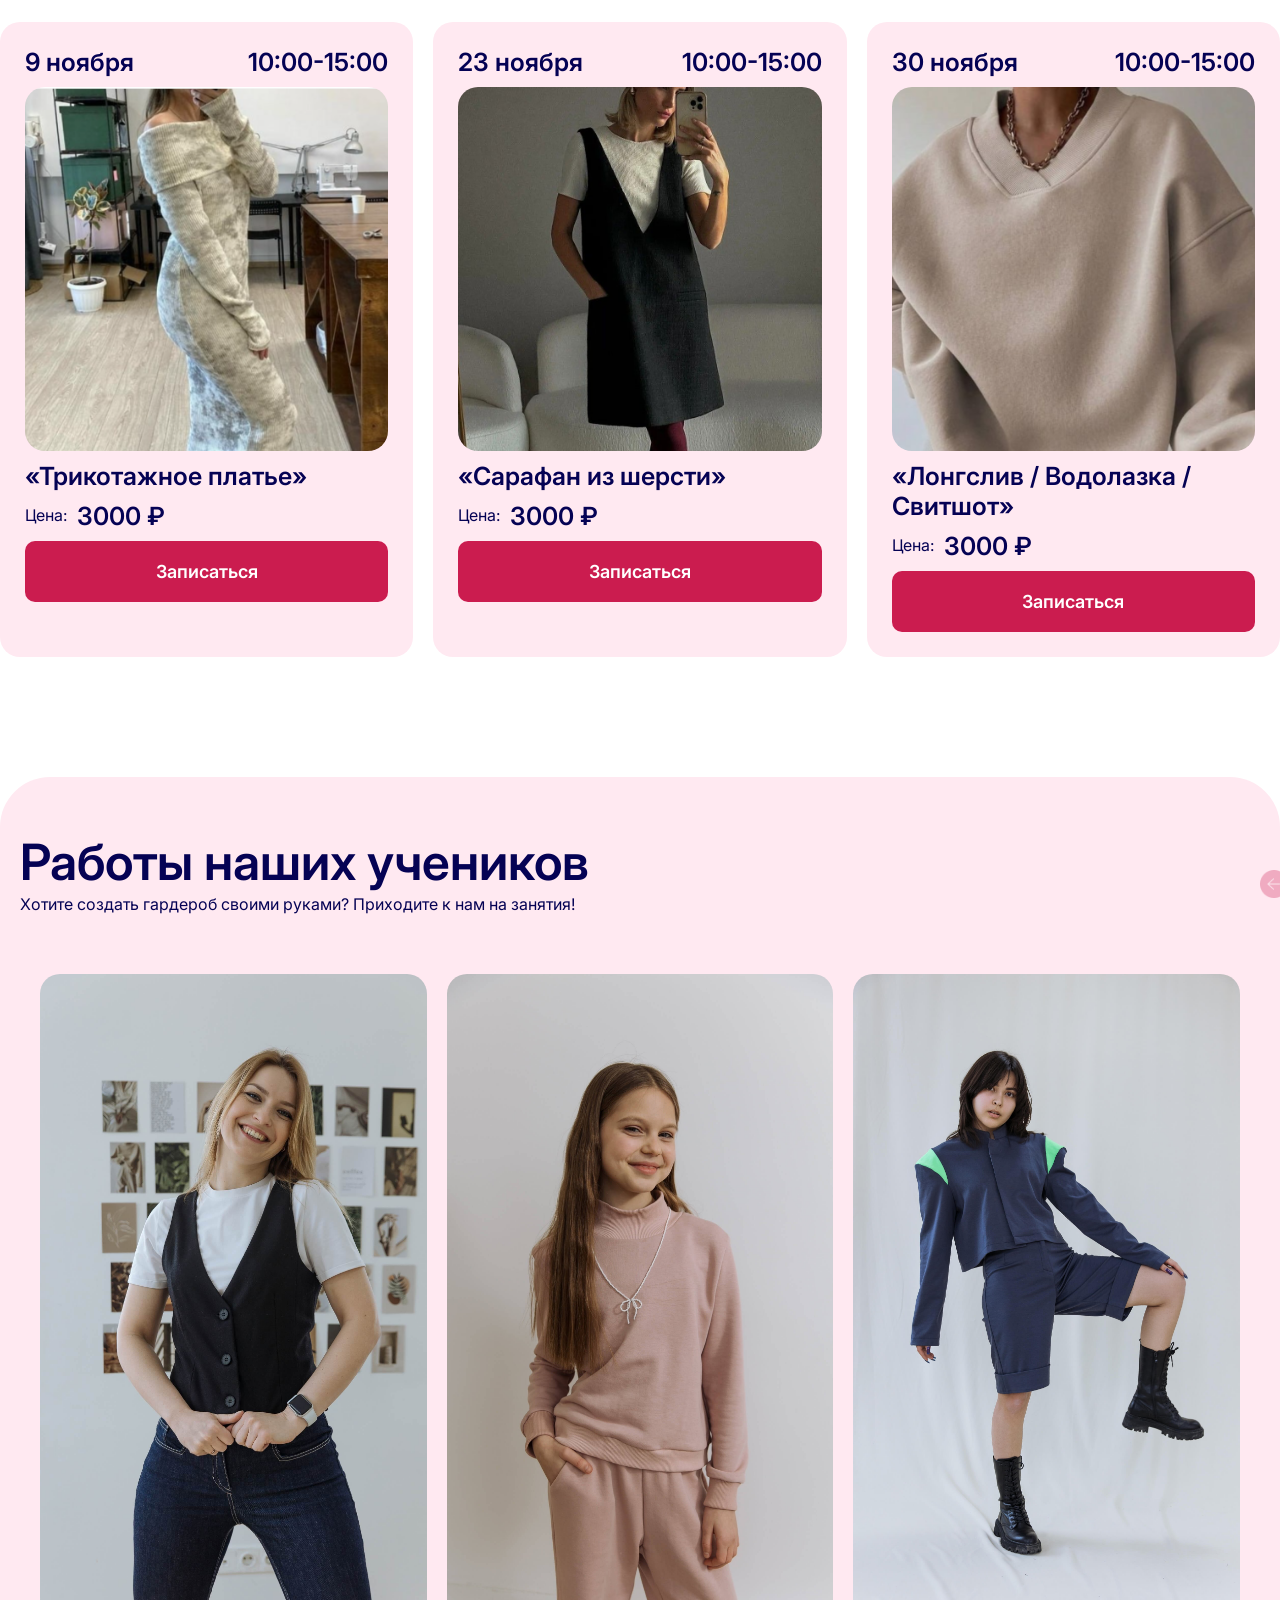
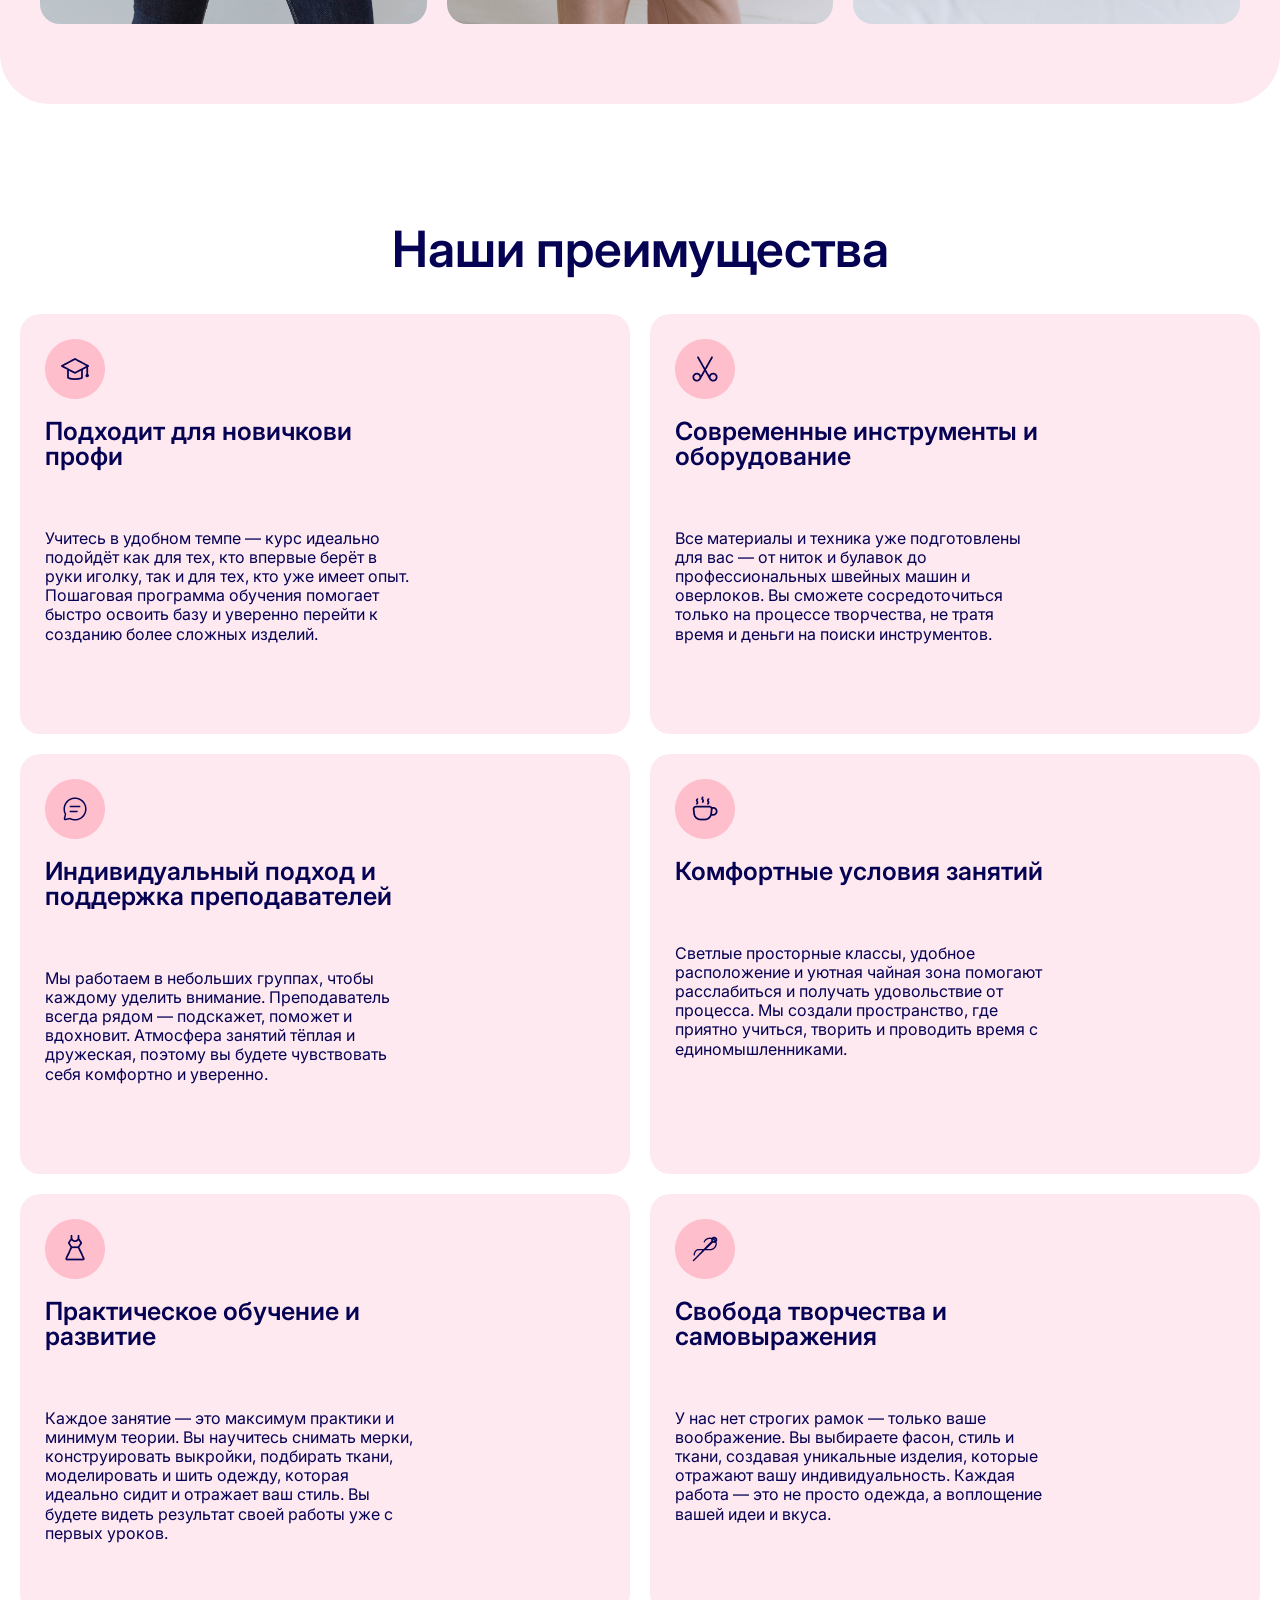
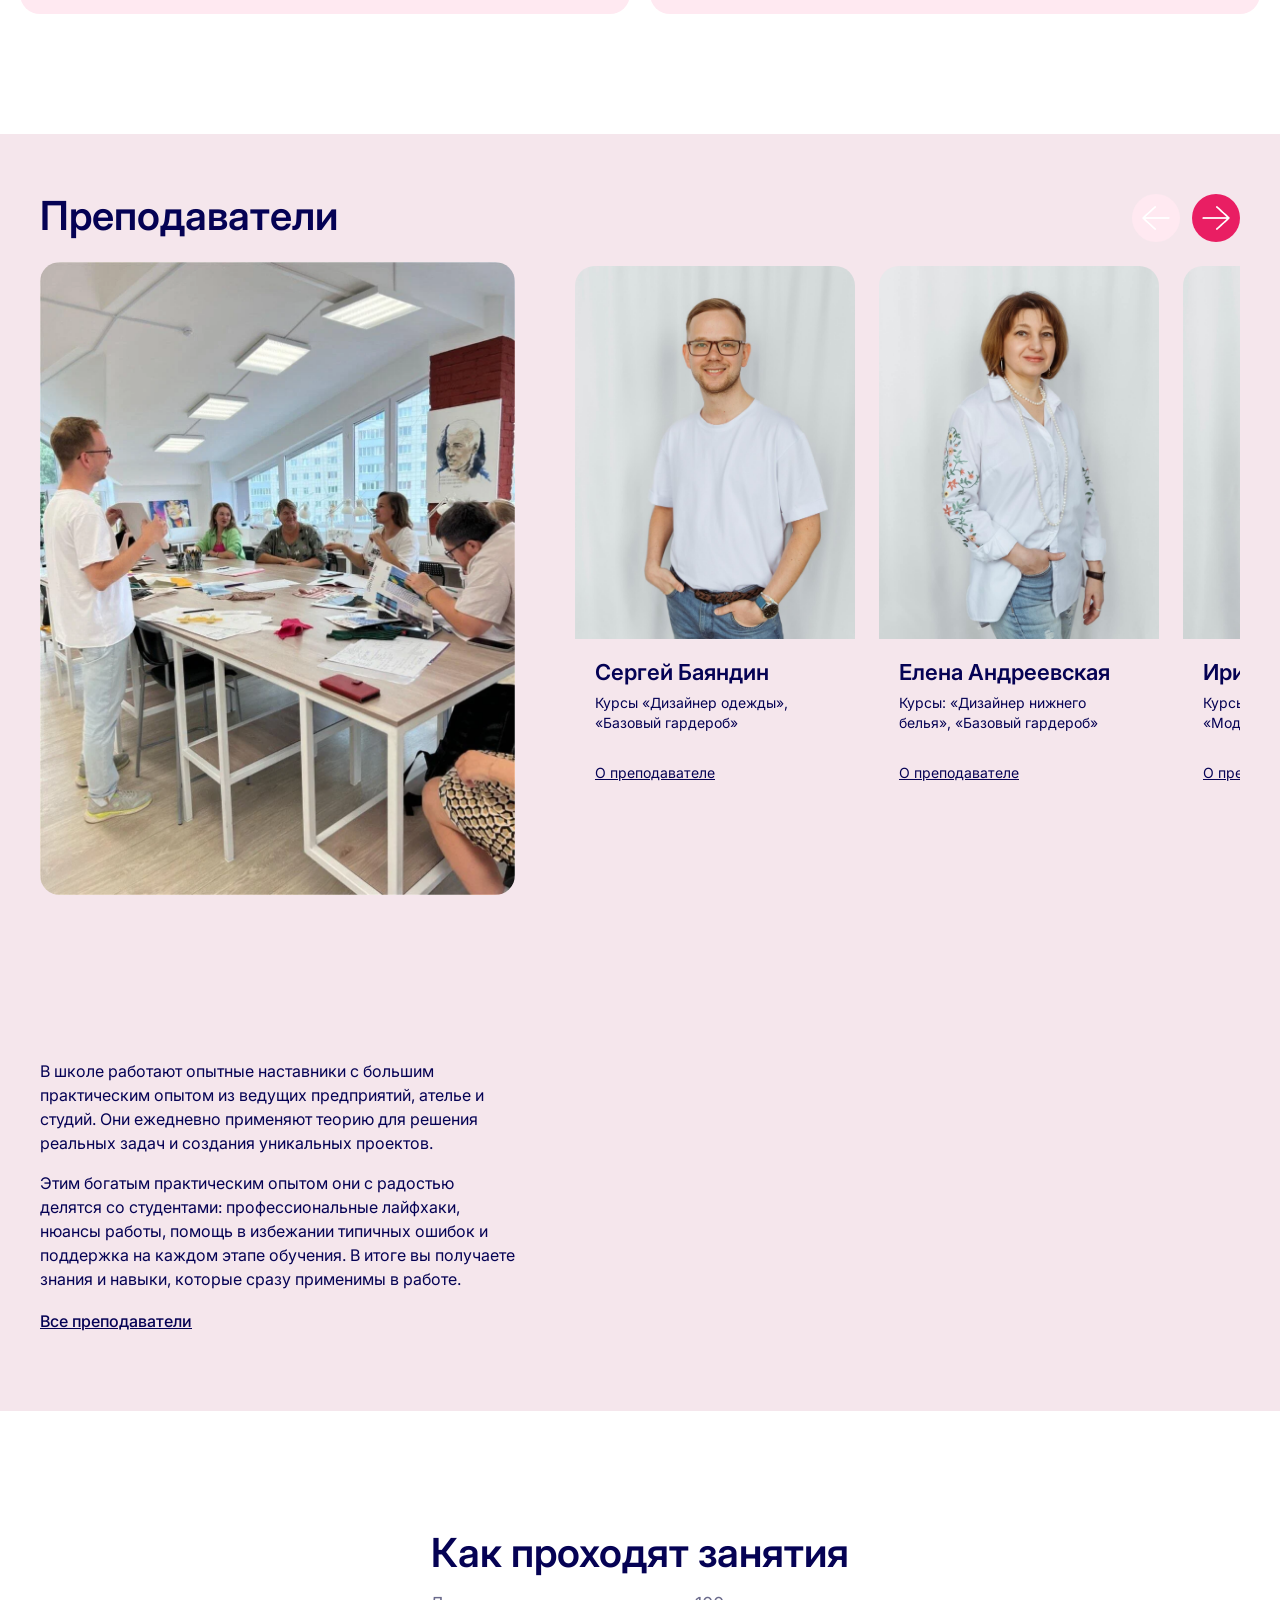
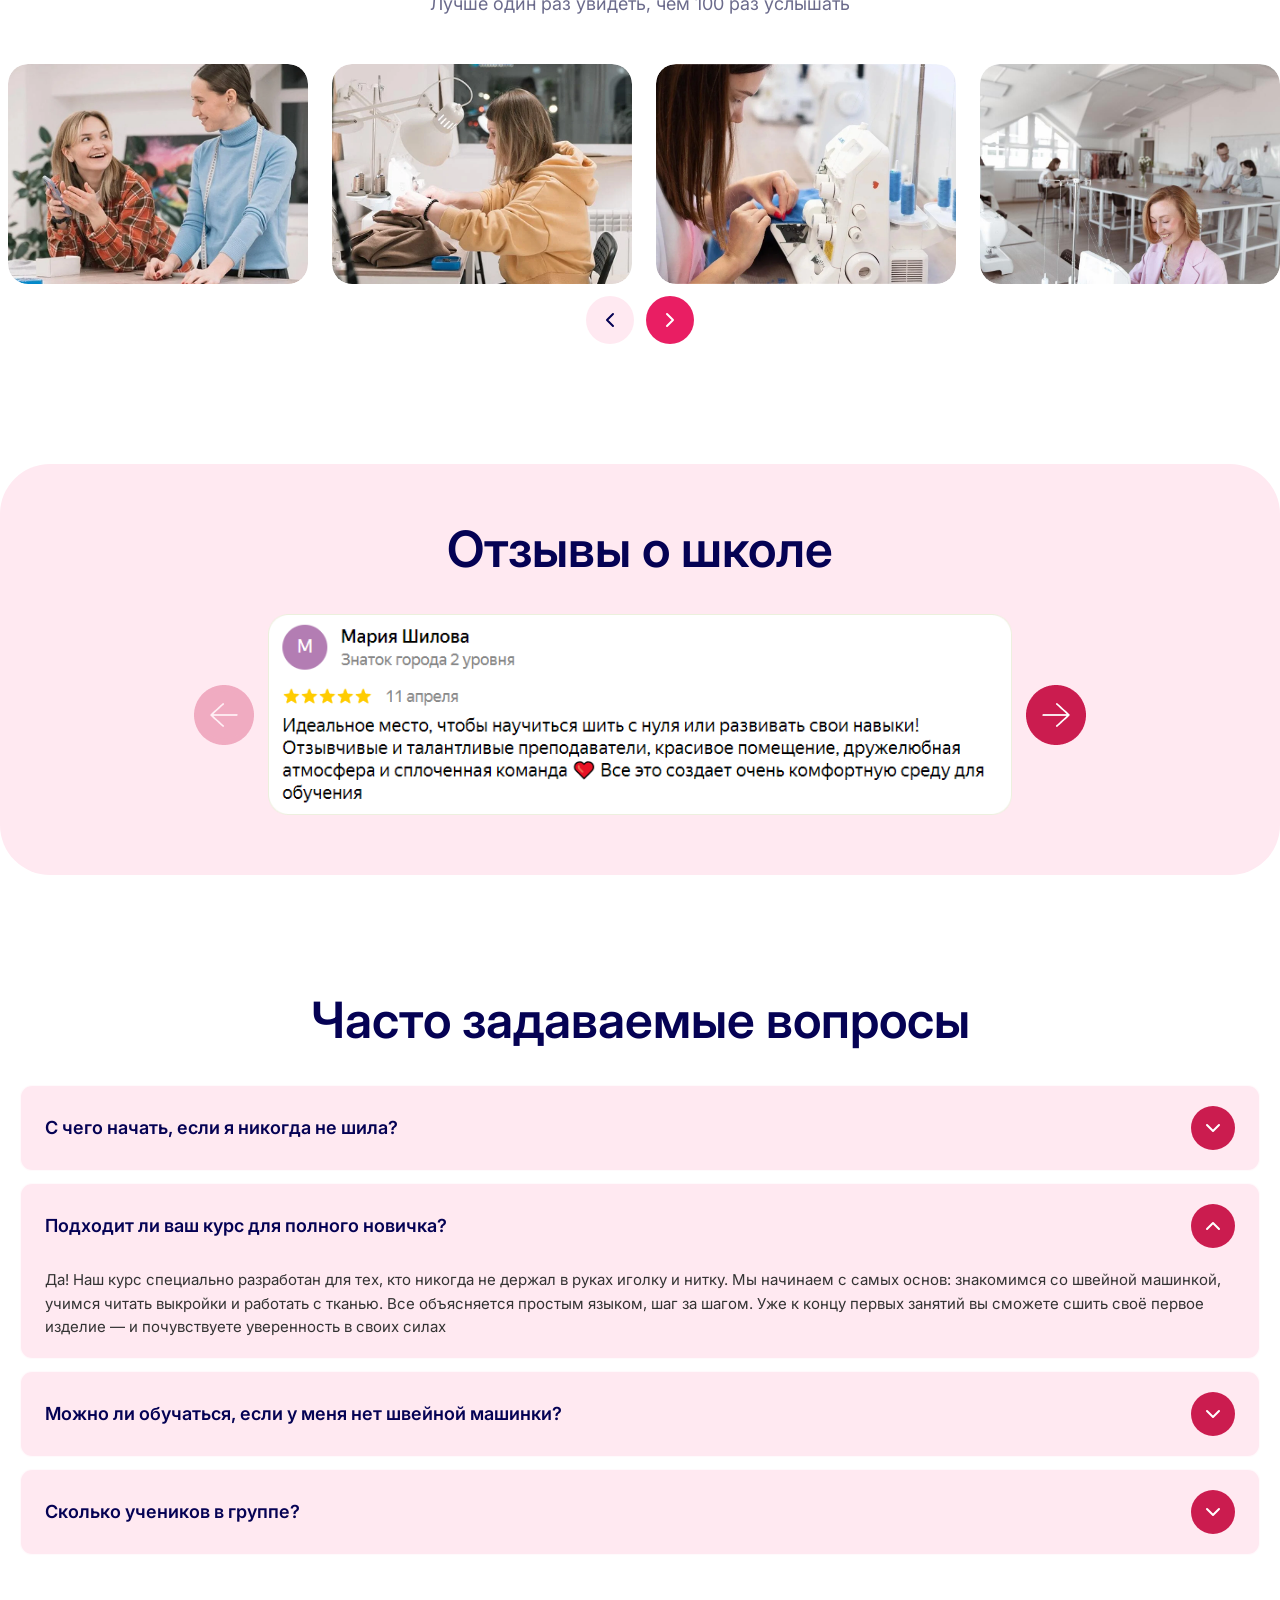
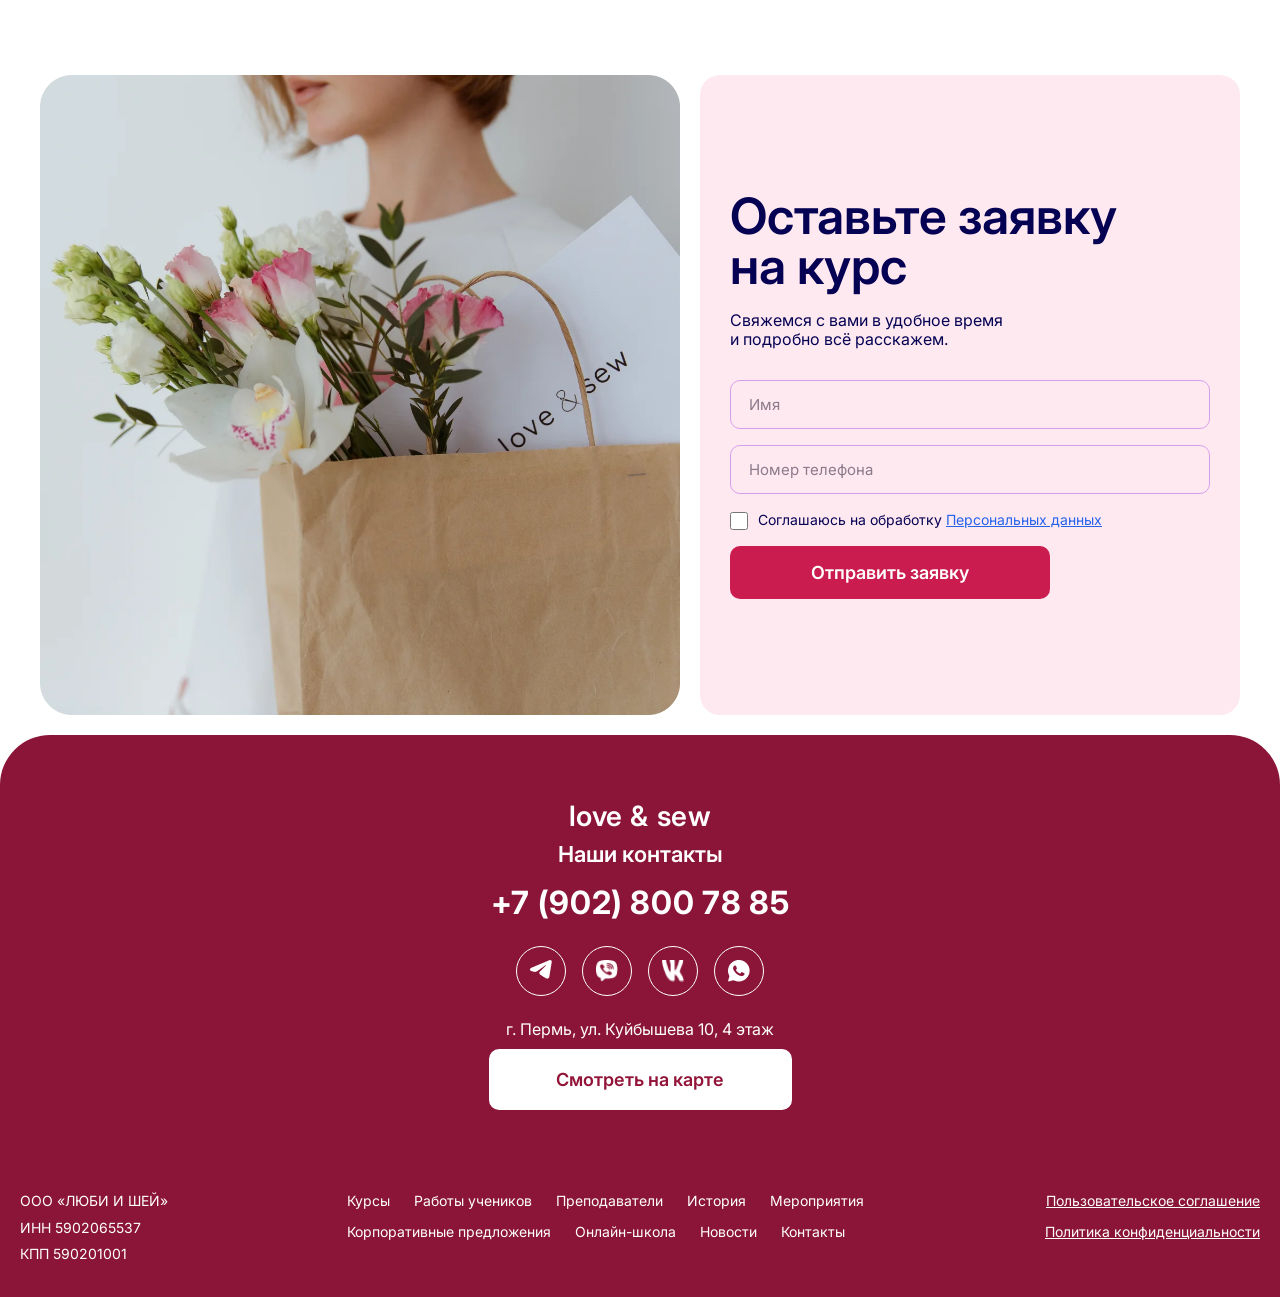
==== commit 2fb0355a: "new" ====
--- a/index.html
+++ b/index.html
@@ -18,7 +18,7 @@
             <nav class="nav">
                 <a href="#courses" class="nav-link">Курсы</a>
                 <a href="#students" class="nav-link">Работы учеников</a>
-                <a href="#history" class="nav-link">История</a>
+                <a href="history.html" class="nav-link">История</a>
                 <a href="#teachers" class="nav-link">Преподаватели</a>
                 <a href="#events" class="nav-link">Мероприятия</a>
                 <a href="#corporate" class="nav-link">Корпоративные предложения</a>
@@ -50,7 +50,7 @@
         <nav class="nav-panel-inner">
             <a href="#courses" class="nav-panel-link">Курсы</a>
             <a href="#students" class="nav-panel-link">Работы учеников</a>
-            <a href="#history" class="nav-panel-link">История</a>
+            <a href="history.html" class="nav-panel-link">История</a>
             <a href="#teachers" class="nav-panel-link">Преподаватели</a>
             <a href="#events" class="nav-panel-link">Мероприятия</a>
             <a href="#corporate" class="nav-panel-link">Корпоративные предложения</a>
@@ -410,9 +410,25 @@
             </button>
         </div>
         <div class="students-images">
-            <img src="img/students/1.jpg" alt="Image">
+            <img src="img/students/1.jpg" class="is-active" alt="Image">
             <img src="img/students/2.jpg" alt="Image">
             <img src="img/students/3.jpg" alt="Image">
+            <img src="img/students/4.jpg" alt="Image">
+            <img src="img/students/5.jpg" alt="Image">
+            <img src="img/students/6.jpg" alt="Image">
+            <img src="img/students/7.jpg" alt="Image">
+            <img src="img/students/8.jpg" alt="Image">
+            <img src="img/students/9.jpg" alt="Image">
+            <img src="img/students/10.jpg" alt="Image">
+            <img src="img/students/11.jpg" alt="Image">
+            <img src="img/students/12.jpg" alt="Image">
+            <img src="img/students/13.jpg" alt="Image">
+            <img src="img/students/14.jpg" alt="Image">
+            <img src="img/students/15.jpg" alt="Image">
+            <img src="img/students/16.jpg" alt="Image">
+            <img src="img/students/17.jpg" alt="Image">
+            <img src="img/students/18.jpg" alt="Image">
+            <img src="img/students/19.jpg" alt="Image">
 
         </div>
         <button class="students-button students-button--mobile">
@@ -583,17 +599,13 @@
                         <img src="img/left.png" alt="Image">
                     </button>
                     <div class="review-card">
-                        <img src="img/rev.png" alt="Image">
+                        <img src="img/rev2.png" alt="Image">
                     </div>
                     <button type="button" class="review-arrow review-arrow-next" aria-label="Следующий отзыв">
                         <img src="img/right.png" alt="Image">
                     </button>
                 </div>
-                <div class="review-dots">
-                    <button type="button" class="review-dot" aria-label="Отзыв 1"></button>
-                    <button type="button" class="review-dot review-dot-active" aria-label="Отзыв 2"></button>
-                    <button type="button" class="review-dot" aria-label="Отзыв 3"></button>
-                </div>
+               
             </div>
         </div>
     </section>
@@ -732,7 +744,7 @@
                     <a href="#courses">Курсы</a>
                     <a href="#students">Работы учеников</a>
                     <a href="#teachers">Преподаватели</a>
-                    <a href="#history">История</a>
+                    <a href="history.html">История</a>
                     <a href="#events">Мероприятия</a>
                     <a href="#corporate">Корпоративные предложения</a>
                     <a href="#online-school">Онлайн-школа</a>
--- a/style.css
+++ b/style.css
@@ -11,6 +11,8 @@
   font-family: "Inter", sans-serif;
   margin: 0 auto;
 }
+
+
 
 .container {
   width: 100%;
@@ -122,9 +124,10 @@
   height: 44px;
   padding: 10px;
   border: none;
-  background: none;
+  background-color: #cb1c4f;
   cursor: pointer;
-  color: #050254;
+  color: #ffffff;
+  border-radius: 50%;
 }
 
 .burger-line {
@@ -266,6 +269,9 @@
   text-align: right;
   margin: 0 auto;
 }
+.students-images img{
+  width: 100% !important;
+}
   .footer-company {
     align-items: center;
   }
@@ -1435,6 +1441,7 @@
   align-items: center;
   justify-content: center;
   gap: 20px;
+  flex-wrap: nowrap;
 
   max-width: 1300px;
   margin: 0 auto;
@@ -1442,9 +1449,16 @@
 }
 
 .students-images img {
-  width: 530px;
+  display: none;
+  width: calc((100% - 40px) / 3);
   height: 650px;
   border-radius: 20px;
+  object-fit: cover;
+  flex: 0 0 auto;
+}
+
+.students-images img.is-active {
+  display: block;
 }
 
 .why {
@@ -1843,6 +1857,14 @@
   .contacts-map-embed {
     min-height: 320px;
   }
+
+  .teachers-intro .teachers-title {
+    margin-bottom: 24px;
+    font-size: 30px !important;
+  }
+ .students-images img{
+  width: 100% !important;
+ }  
 }
 
 .teachers-inner {
@@ -1857,6 +1879,7 @@
 
 .teachers-intro .teachers-title {
   margin-bottom: 24px;
+ 
 }
 
 .teachers-intro-img {
@@ -2113,6 +2136,22 @@
 @media (max-width: 1024px) {
   .lessens-item {
     flex: 0 0 260px;
+  }
+}
+
+@media (max-width: 480px) {
+  .lessens-items {
+    justify-content: flex-start;
+    gap: 16px;
+  }
+
+  /* On small screens show 1 slide per view */
+  .lessens-item {
+    flex: 0 0 100%;
+  }
+
+  .lessens-item-img {
+    height: 200px;
   }
 }
 
@@ -2370,6 +2409,8 @@
   margin-top: 8px;
 }
 
+
+
 .teacher-education {
   margin-top: 80px;
   padding: 60px 0;
@@ -2460,7 +2501,9 @@
   .teacher-hero-inner {
     grid-template-columns: 1fr;
   }
-
+.students-header{
+  width: 100% !important;
+}
   .teacher-hero-img {
     max-height: none;
 
@@ -2873,13 +2916,16 @@
     font-size: 13px;
   }
 }
-
+.courses-page{
+  margin-bottom: 20px;
+}
 .call {
   margin-top: 120px;
   background-color: #ffffff;
   width: 100%;
   padding: 0 20px;
   box-sizing: border-box;
+  margin-bottom: 20px;
 }
 
 .call-body {
@@ -3136,7 +3182,7 @@
   color: #fff;
   padding: 64px 0 32px;
   border-radius: 50px 50px 0 0;
-  margin-top: 20px;
+ 
 }
 
 .footer-top {
@@ -3323,7 +3369,102 @@
     object-fit: cover;
 }
 }
-
+@media (max-width: 600px) {
+  .why-boxes-inner {
+    display: grid;
+    grid-template-columns: repeat(1, 1fr);
+    gap: 20px;
+    width: 100%;
+}
+.history-text {
+  color: #050254;
+  font-family: Inter, sans-serif;
+  font-size: 15px;
+  line-height: 1.7;
+}
+
+.footer-map-btn {
+  display: flex;
+  padding: 20px 40px;
+  justify-content: center;
+  align-items: center;
+  text-decoration: none;
+
+  display: flex;
+  justify-content: center;
+  align-items: center;
+  margin: 0 auto;
+  align-self: stretch;
+  border-radius: 10px;
+  background-color: #FFF;
+  color: #921439;
+  font-family: Inter;
+  font-size: 15px;
+  font-style: normal;
+  font-weight: 600;
+  line-height: normal;
+}
+
+  /* Footer responsiveness */
+  .footer {
+    padding: 48px 0 24px;
+    border-radius: 40px 40px 0 0;
+    margin-top: 12px;
+  }
+
+  .footer-top {
+    padding-bottom: 24px;
+    margin-bottom: 20px;
+  }
+
+  .footer-brand {
+    font-size: 22px;
+    margin-bottom: 6px;
+  }
+
+  .footer-heading {
+    font-size: 18px;
+    margin: 0 0 12px;
+  }
+
+  .footer-phone {
+    font-size: 26px;
+    margin-bottom: 16px;
+  }
+
+  .footer-social {
+    margin-bottom: 16px;
+  }
+
+  .footer-social-link {
+    width: 40px;
+    height: 40px;
+  }
+
+  .footer-address {
+    font-size: 14px;
+    margin-bottom: 6px;
+  }
+
+  .footer-bottom {
+    gap: 16px;
+    text-align: center;
+  }
+
+  .footer-col {
+    text-align: center;
+  }
+
+  .footer-nav {
+    justify-content: center;
+    gap: 8px 16px;
+  }
+
+  .footer-legal {
+    text-align: center;
+  }
+
+}
 
 .teacher-items{
   margin-top: 24px;
@@ -3348,4 +3489,87 @@
   font-weight: 400;
   line-height: 1.2;
   color: #050254;
+}
+
+@media (max-width: 320px) {
+  .footer-map-btn {
+    display: flex;
+    padding: 20px 40px;
+    justify-content: center;
+    align-items: center;
+    text-decoration: none;
+    width: 80%;
+    display: flex;
+    justify-content: center;
+    align-items: center;
+    margin: 0 auto;
+    align-self: stretch;
+    border-radius: 10px;
+    background-color: #FFF;
+    color: #921439;
+    font-family: Inter;
+    font-size: 13px;
+    font-style: normal;
+    font-weight: 600;
+    line-height: normal;
+  }
+}
+
+/* History page */
+.history-page {
+  width: 100%;
+  background-color: #ffe9f1;
+}
+
+.history-section {
+  padding: 48px 0 80px;
+}
+
+.history-card {
+  width: 100%;
+  background: #ffffff;
+  border-radius: 26px;
+  padding: 44px 40px;
+  box-sizing: border-box;
+}
+
+.history-title {
+  margin: 0 0 28px;
+  color: #050254;
+  font-family: Inter, sans-serif;
+  font-size: clamp(28px, 4vw, 44px);
+  font-weight: 600;
+  line-height: 1.1;
+  text-align: center;
+}
+
+.history-text {
+  color: #050254;
+  font-family: Inter, sans-serif;
+  font-size: 18px;
+  line-height: 1.7;
+}
+
+.history-text p {
+  margin: 0 0 14px;
+}
+
+.history-bullets {
+  list-style: none;
+  padding: 0;
+  margin: 0 0 18px;
+}
+
+.history-bullets li {
+  margin: 6px 0;
+}
+
+@media (max-width: 768px) {
+  .history-section {
+    padding: 32px 0 56px;
+  }
+
+  .history-card {
+    padding: 24px 16px;
+  }
 }
